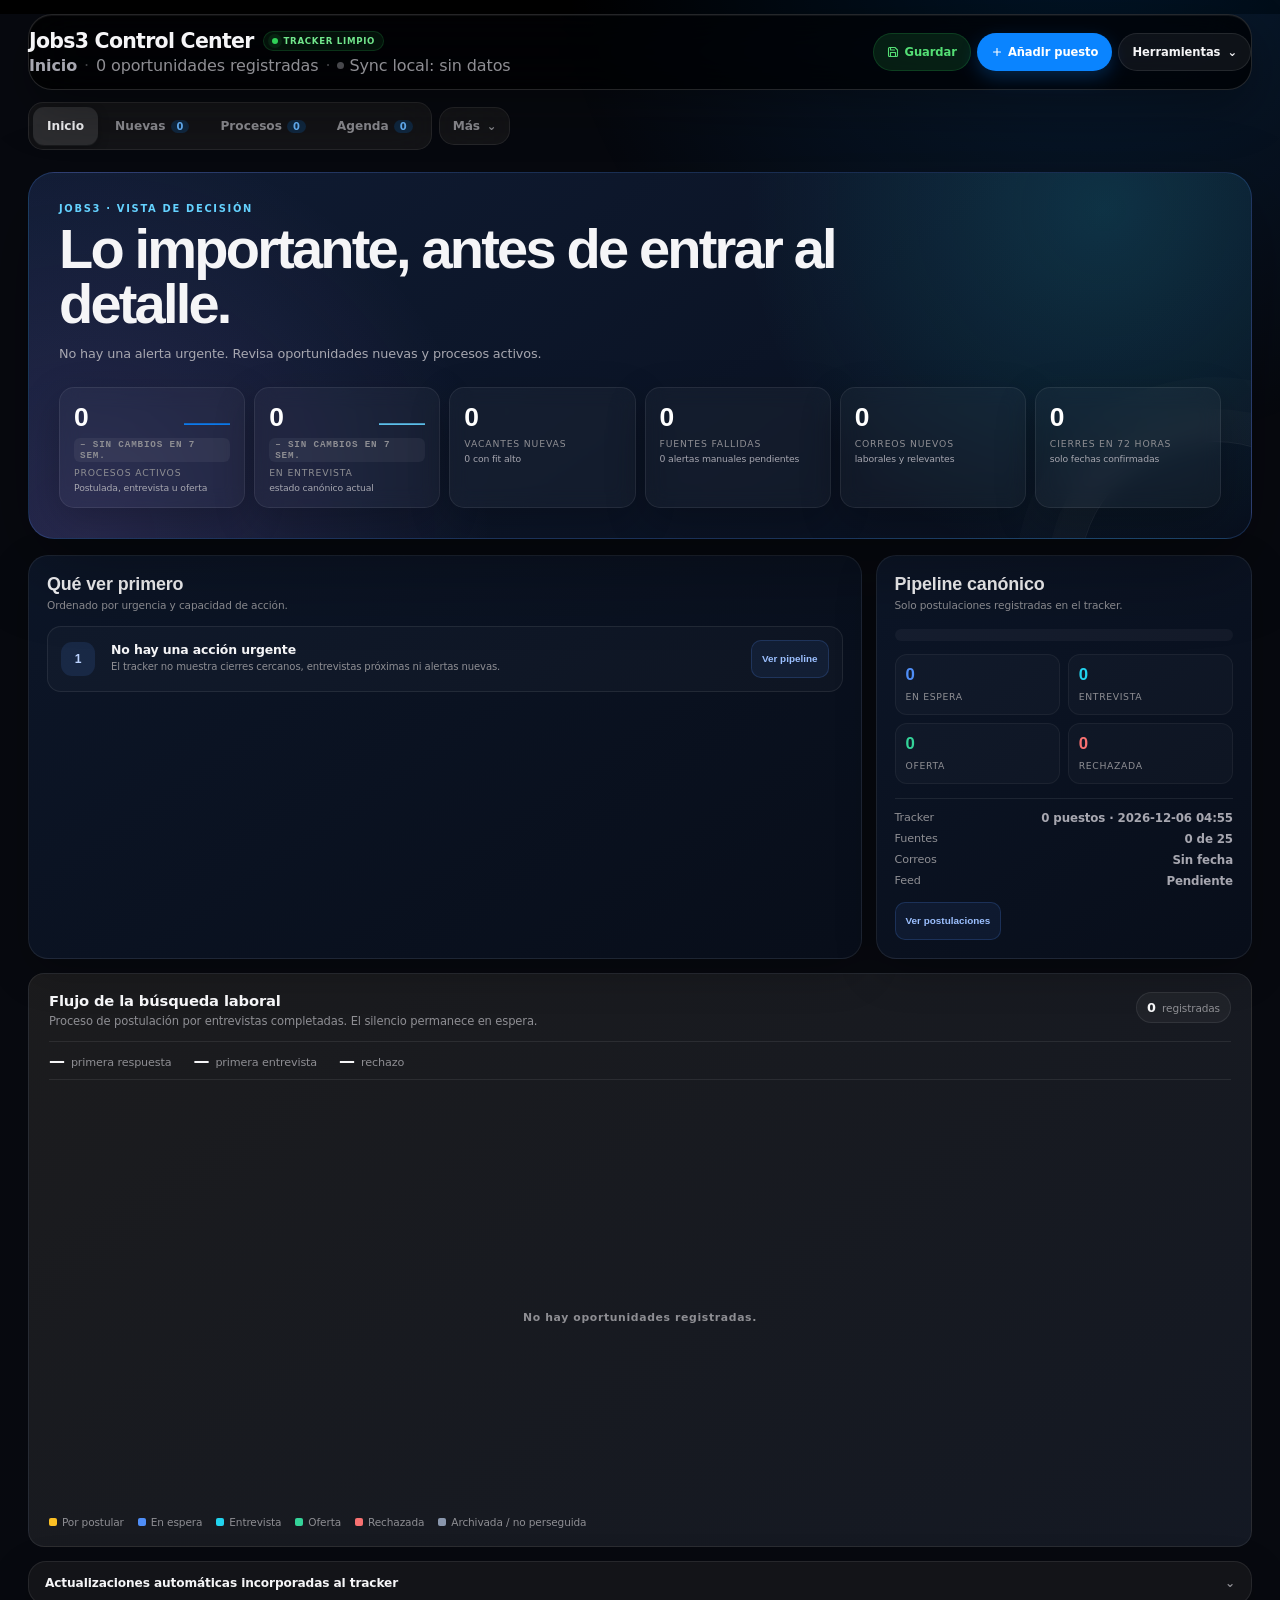
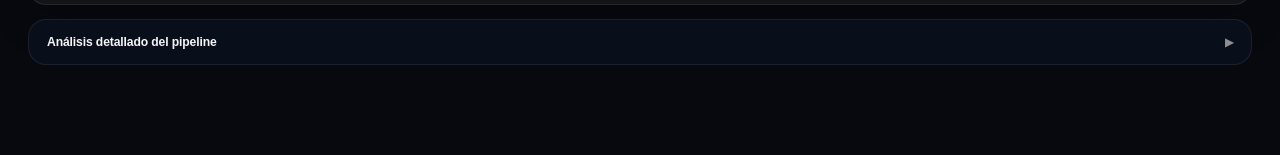
==== docs/job-tracker/index.html @ 02049992 "Publish data-free job tracker and training dashboard; refine credentials - docs/job-tracker and docs" ====
<!DOCTYPE html>
<html lang="es"><head>
<meta charset="UTF-8">
<meta name="viewport" content="width=device-width, initial-scale=1.0, viewport-fit=cover">
<meta http-equiv="Content-Security-Policy" content="default-src 'self'; script-src 'self' 'unsafe-inline'; style-src 'self' 'unsafe-inline'; img-src 'self' data:; font-src 'self'; connect-src 'self'; object-src 'none'; base-uri 'none'; form-action 'self'">
<title>Jobs3 · Centro de control 2026</title>
<script src="tracker-assets/chart.umd.js"></script>
<style>
:root{--bg:#000;--card:#1c1c1e;--card2:#242426;--border:rgba(255,255,255,.10);--border2:rgba(255,255,255,.18);--text:#f2f2f7;--text2:#c7c7cc;--text3:#98989d;--blue:#0a84ff;--blue2:#0071e3;--purple:#bf5af2;--cyan:#64d2ff;--green:#30d158;--amber:#ff9f0a;--red:#ff453a;--orange:#ff9f0a;}
*{margin:0;padding:0;box-sizing:border-box;}
html{scroll-behavior:smooth;}
body{background:var(--bg);color:var(--text);font-family:-apple-system,BlinkMacSystemFont,'SF Pro Text','Helvetica Neue',Arial,sans-serif;min-height:100vh;}
body::before{content:'';position:fixed;inset:0;background-image:linear-gradient(rgba(79,142,247,.02) 1px,transparent 1px),linear-gradient(90deg,rgba(79,142,247,.02) 1px,transparent 1px);background-size:44px 44px;pointer-events:none;z-index:0;}
.wrap{position:relative;z-index:95;max-width:1860px;margin:0 auto;padding:0 24px 80px;}
/* HEADER */
.hdr{display:flex;align-items:center;justify-content:space-between;padding:18px 0 14px;border-bottom:1px solid var(--border);margin-bottom:14px;flex-wrap:wrap;gap:10px;}
.hdr-l h1{font-family:-apple-system,BlinkMacSystemFont,'SF Pro Display',sans-serif;font-size:1.5rem;font-weight:800;background:linear-gradient(130deg,#0a84ff,#bf5af2,#64d2ff);-webkit-background-clip:text;-webkit-text-fill-color:transparent;letter-spacing:-.4px;}
.hdr-l p{color:var(--text3);font-size:.7rem;margin-top:2px;}
.hdr-r{display:flex;gap:7px;align-items:center;flex-wrap:wrap;}
.btn{display:inline-flex;align-items:center;gap:5px;padding:8px 13px;border-radius:11px;font-family:inherit;font-size:.76rem;font-weight:650;cursor:pointer;border:none;transition:all .15s;white-space:nowrap;}
.btn svg{width:12px;height:12px;stroke:currentColor;fill:none;stroke-width:2.2;stroke-linecap:round;stroke-linejoin:round;flex-shrink:0;}
.btn-primary{background:var(--blue);color:#fff;}.btn-primary:hover{background:var(--blue2);}
.btn-ghost{background:var(--card);color:var(--text);border:1px solid var(--border2);}.btn-ghost:hover{background:var(--card2);}
.btn-save{background:rgba(52,211,153,.12);color:var(--green);border:1px solid rgba(52,211,153,.2);}.btn-save:hover{background:rgba(52,211,153,.2);}
.btn-drop{background:rgba(34,211,238,.07);color:var(--cyan);border:1px dashed rgba(34,211,238,.3);}.btn-drop:hover{background:rgba(34,211,238,.15);border-style:solid;}
.btn-ai{background:rgba(159,122,234,.1);color:var(--purple);border:1px solid rgba(159,122,234,.25);}.btn-ai:hover{background:rgba(159,122,234,.2);}
/* NAV TABS */
.nav{display:flex;gap:4px;margin-bottom:16px;border-bottom:1px solid var(--border);}
.nav button{background:none;border:none;color:var(--text3);font-family:'DM Sans',sans-serif;font-size:.82rem;font-weight:600;padding:9px 16px;cursor:pointer;border-bottom:2px solid transparent;transition:.15s;}
.nav button:hover{color:var(--text2);}
.nav button.on{color:var(--blue);border-bottom-color:var(--blue);}
.nav button .cnt{font-size:.62rem;background:rgba(79,142,247,.12);color:var(--blue);border-radius:999px;padding:1px 7px;margin-left:5px;font-weight:700;}
.page{display:none;}
.page.active{display:block;}
/* STATS */
.stats-row{display:grid;grid-template-columns:auto 1fr;gap:14px;margin-bottom:14px;align-items:stretch;}
.stat-cards{display:flex;gap:10px;flex-wrap:wrap;}
.s-card{background:var(--card);border:1px solid var(--border);border-radius:12px;padding:12px 16px;min-width:110px;position:relative;overflow:hidden;flex:1;}
.s-card::before{content:'';position:absolute;top:0;left:0;right:0;height:2px;background:var(--acc,var(--blue));opacity:.6;}
.s-card .lbl{font-size:.6rem;color:var(--text2);text-transform:uppercase;letter-spacing:.07em;font-weight:700;margin-bottom:6px;}
.s-card .val{font-family:'Syne',sans-serif;font-size:1.6rem;font-weight:800;line-height:1;}
.s-card .sub{font-size:.62rem;color:var(--text3);margin-top:4px;}
.pipe-wrap{background:var(--card);border:1px solid var(--border);border-radius:12px;padding:12px 18px;display:flex;flex-direction:column;justify-content:center;gap:10px;}
.pipe-bar{display:flex;gap:2px;height:28px;border-radius:8px;overflow:hidden;}
.pipe-seg{display:flex;align-items:center;justify-content:center;font-size:.62rem;font-weight:700;color:#fff;min-width:28px;transition:flex .4s ease;}
.pipe-legend{display:flex;gap:12px;flex-wrap:wrap;}
.pipe-legend span{font-size:.62rem;color:var(--text2);display:flex;align-items:center;gap:4px;}
.pipe-legend .dot{width:7px;height:7px;border-radius:2px;flex-shrink:0;}
.secondary-stats{display:flex;gap:16px;flex-wrap:wrap;margin-top:2px;}
.ss{font-size:.65rem;color:var(--text3);}.ss b{color:var(--text2);font-weight:600;}
/* CHARTS (dashboard page: roomy 2x2) */
.charts{display:grid;grid-template-columns:1fr 1fr;gap:12px;}
.ch{background:var(--card);border:1px solid var(--border);border-radius:12px;padding:14px 16px;}
.ch h3{font-size:.62rem;text-transform:uppercase;letter-spacing:.08em;color:var(--text3);font-weight:700;margin-bottom:4px;}
.ch .ch-sub{font-size:.66rem;color:var(--text3);margin-bottom:8px;}
.ch-leg{display:flex;flex-wrap:wrap;gap:8px;margin-top:8px;}
.ch-leg span{display:flex;align-items:center;gap:3px;font-size:.6rem;color:var(--text3);}
.ch-leg .cd{width:7px;height:7px;border-radius:2px;flex-shrink:0;}
.sankey-card{margin:14px 0;background:linear-gradient(145deg,rgba(28,28,30,.98),rgba(20,25,36,.98));border:1px solid var(--border);border-radius:16px;padding:18px 20px;overflow:hidden;}
.sankey-head{display:flex;justify-content:space-between;align-items:flex-start;gap:18px;margin-bottom:12px;}
.sankey-head h3{font-size:.92rem;letter-spacing:-.01em;margin-bottom:4px;}
.sankey-head p{font-size:.72rem;color:var(--text3);line-height:1.45;max-width:720px;}
.sankey-total{font-size:.66rem;color:var(--text3);white-space:nowrap;background:rgba(255,255,255,.04);border:1px solid var(--border);border-radius:999px;padding:7px 10px;}
.sankey-total b{color:var(--text);font-size:.8rem;margin-right:3px;}
.sankey-timing{display:flex;gap:22px;flex-wrap:wrap;margin:4px 0 14px;padding:9px 0;border-top:1px solid var(--border);border-bottom:1px solid var(--border);}
.sankey-timing span{display:flex;align-items:baseline;gap:6px;font-size:.7rem;color:var(--text3);}.sankey-timing b{color:var(--text);font-size:1rem;}
.sankey-wrap{width:100%;overflow-x:auto;overscroll-behavior-inline:contain;}
.sankey-svg{display:block;width:100%;min-width:760px;height:auto;min-height:280px;}
.sankey-flow{fill:none;stroke-opacity:.32;transition:stroke-opacity .16s;}
.sankey-flow:hover{stroke-opacity:.62;}
.sankey-node{rx:7;ry:7;}
.sankey-label{fill:var(--text2);font-size:12px;font-weight:650;}
.sankey-value{fill:var(--text);font-size:17px;font-weight:800;}
.sankey-note{fill:var(--text3);font-size:11px;font-weight:700;letter-spacing:.06em;}
.sankey-foot{display:flex;gap:14px;flex-wrap:wrap;margin-top:8px;color:var(--text3);font-size:.66rem;}
.sankey-foot span{display:flex;align-items:center;gap:5px;}
.sankey-foot i{width:8px;height:8px;border-radius:2px;display:inline-block;}
@media(max-width:900px){.charts{grid-template-columns:1fr;}.stats-row{grid-template-columns:1fr;}}
@media(max-width:700px){.sankey-card{padding:16px 14px}.sankey-head{display:block}.sankey-total{display:inline-block;margin-top:10px}.sankey-svg{min-width:700px}.sankey-wrap{padding-bottom:6px}}
/* FILTER */
.fbar{display:flex;gap:7px;margin-bottom:12px;flex-wrap:wrap;align-items:center;}
.f-search{flex:1;min-width:170px;background:var(--card);border:1px solid var(--border);color:var(--text);padding:8px 12px;border-radius:8px;font-family:inherit;font-size:.78rem;}
.f-search:focus{outline:none;border-color:var(--border2);}
.f-sel{background:var(--card);border:1px solid var(--border);color:var(--text);padding:8px 11px;border-radius:8px;font-family:inherit;font-size:.78rem;cursor:pointer;}.f-sel:focus{outline:none;}
.sort-btn{background:var(--card);border:1px solid var(--border);color:var(--text3);padding:8px 11px;border-radius:8px;font-size:.72rem;cursor:pointer;font-family:inherit;font-weight:600;transition:.15s;}.sort-btn:hover{color:var(--text);}.sort-btn.on{color:var(--blue);border-color:rgba(79,142,247,.35);}
/* TABLE */
.t-wrap{background:var(--card);border:1px solid var(--border);border-radius:14px;overflow:hidden;}
.t-scroll{width:100%;overflow-x:auto;}
table{width:100%;border-collapse:collapse;min-width:840px;}
thead th{background:var(--card2);padding:10px 14px;text-align:left;font-size:.62rem;text-transform:uppercase;letter-spacing:.08em;color:var(--text3);font-weight:700;border-bottom:1px solid var(--border);white-space:nowrap;}
.co-hdr{background:linear-gradient(90deg,rgba(79,142,247,.06),transparent);border-bottom:1px solid var(--border);cursor:pointer;user-select:none;transition:.15s;}
.co-hdr:hover{background:linear-gradient(90deg,rgba(79,142,247,.11),transparent);}
.co-hdr td{padding:11px 14px;}
.co-arrow{display:inline-flex;align-items:center;justify-content:center;width:18px;height:18px;border-radius:5px;background:rgba(79,142,247,.12);color:var(--blue);font-size:.6rem;transition:transform .2s;margin-right:8px;}
.co-arrow.open{transform:rotate(90deg);}
.co-nm{font-weight:700;font-size:.88rem;color:var(--blue);}
.co-type{font-size:.68rem;color:var(--text3);margin-left:7px;}
.co-pills{display:flex;gap:4px;flex-wrap:wrap;}
.sp{font-size:.6rem;font-weight:700;padding:2px 7px;border-radius:999px;}
.j-row{border-bottom:1px solid rgba(255,255,255,.025);transition:.1s;}
.j-row:hover{background:rgba(255,255,255,.018);}
.j-row td{padding:11px 14px;vertical-align:middle;font-size:.8rem;}
.j-row.hidden{display:none;}
.sbadge{display:inline-flex;align-items:center;min-height:36px;padding:9px 12px;border-radius:999px;font-size:.67rem;font-weight:700;cursor:pointer;transition:.1s;}.sbadge:hover{filter:brightness(1.15);}
.s-todo{background:rgba(251,191,36,.12);color:#fbbf24;}.s-applied{background:rgba(79,142,247,.12);color:#4f8ef7;}.s-interview{background:rgba(34,211,238,.12);color:#22d3ee;}.s-offer{background:rgba(52,211,153,.12);color:#34d399;}.s-rejected{background:rgba(248,113,113,.12);color:#f87171;}.s-withdrawn{background:rgba(138,151,173,.12);color:#8a97ad;}
.pbadge{font-size:.62rem;font-weight:800;letter-spacing:.05em;padding:2px 8px;border-radius:5px;}
.p-HIGH{background:rgba(52,211,153,.1);color:#34d399;}.p-MEDIUM{background:rgba(251,191,36,.1);color:#fbbf24;}.p-LOW{background:rgba(248,113,113,.1);color:#f87171;}
.fscore{font-family:'JetBrains Mono',monospace;font-weight:500;font-size:.82rem;}
.fh{color:#34d399;}.fm{color:#fbbf24;}.fl{color:#f87171;}
.dl-tag{font-size:.6rem;font-weight:700;padding:1px 6px;border-radius:4px;margin-left:4px;}
.dl-over{background:rgba(248,113,113,.12);color:#f87171;}.dl-soon{background:rgba(251,191,36,.1);color:#fbbf24;}.dl-ok{background:rgba(52,211,153,.08);color:#34d399;}
/* STAGE pills */
.stage-pill{display:inline-block;font-size:.64rem;font-weight:700;padding:2px 8px;border-radius:999px;white-space:nowrap;}
.stg-iv{background:rgba(34,211,238,.1);color:#22d3ee;}
.stg-rej{background:rgba(248,113,113,.1);color:#f87171;}
.stg-none{color:var(--text3);font-weight:500;}
.iv-next{display:block;font-size:.62rem;color:#22d3ee;margin-top:2px;}
.acts{display:flex;gap:6px;}
.ibtn{width:36px;height:36px;border-radius:8px;border:none;cursor:pointer;display:flex;align-items:center;justify-content:center;transition:.15s;font-size:12px;font-family:inherit;}
.ibtn-e{background:rgba(79,142,247,.1);color:var(--blue);}.ibtn-e:hover{background:rgba(79,142,247,.2);}
.ibtn-d{background:rgba(248,113,113,.1);color:var(--red);}.ibtn-d:hover{background:rgba(248,113,113,.2);}
.ibtn-v{background:rgba(159,122,234,.1);color:var(--purple);}.ibtn-v:hover{background:rgba(159,122,234,.2);}
.ibtn-a{background:rgba(52,211,153,.1);color:var(--green);}.ibtn-a:hover{background:rgba(52,211,153,.2);}
.ibtn-f{background:rgba(251,191,36,.08);color:var(--amber);}.ibtn-f:hover{background:rgba(251,191,36,.18);}
/* DETAIL */
.d-row{display:none;}.d-row.open{display:table-row;}
.d-row td{padding:0;background:rgba(8,14,28,.5);border-bottom:1px solid var(--border);}
.d-inner{padding:16px 20px;display:grid;grid-template-columns:repeat(4,1fr);gap:12px;}
.d-sec h4{font-size:.6rem;text-transform:uppercase;letter-spacing:.08em;color:var(--text3);font-weight:700;margin-bottom:8px;}
.d-sec ul{list-style:none;padding:0;}.d-sec ul li{font-size:.74rem;color:var(--text2);padding:2px 0 2px 10px;position:relative;}.d-sec ul li::before{content:'›';position:absolute;left:0;color:var(--text3);}
.d-notes{grid-column:1/-1;background:rgba(255,255,255,.02);border-radius:8px;padding:12px;}
.d-notes h4{font-size:.6rem;text-transform:uppercase;letter-spacing:.08em;color:var(--text3);font-weight:700;margin-bottom:6px;}
.d-notes p{font-size:.76rem;color:var(--text2);white-space:pre-line;line-height:1.6;}
.kws{grid-column:1/-1;display:flex;flex-wrap:wrap;gap:4px;}
.kw{background:rgba(255,255,255,.03);border:1px solid var(--border);padding:2px 8px;border-radius:5px;font-size:.66rem;color:var(--text2);}
.d-meta{grid-column:1/-1;display:flex;gap:16px;flex-wrap:wrap;}.d-meta-item{font-size:.7rem;color:var(--text3);}.d-meta-item span{color:var(--text2);font-weight:600;}
.d-link{font-size:.7rem;color:var(--blue);}
/* Interview timeline in detail */
.iv-timeline{grid-column:1/-1;background:rgba(34,211,238,.03);border:1px solid rgba(34,211,238,.1);border-radius:8px;padding:12px;}
.iv-timeline h4{font-size:.6rem;text-transform:uppercase;letter-spacing:.08em;color:var(--cyan);font-weight:700;margin-bottom:8px;}
.iv-item{display:flex;align-items:baseline;gap:10px;padding:5px 0;border-bottom:1px solid rgba(255,255,255,.03);font-size:.75rem;flex-wrap:wrap;}
.iv-item:last-child{border-bottom:none;}
.iv-round{font-family:'JetBrains Mono',monospace;color:var(--cyan);font-weight:600;font-size:.7rem;min-width:32px;}
.iv-date{color:var(--text);font-weight:600;}
.iv-type{font-size:.62rem;background:rgba(34,211,238,.1);color:var(--cyan);border-radius:4px;padding:1px 7px;}
.iv-notes{color:var(--text2);flex:1;min-width:140px;}
/* Folder bar in detail */
.d-folder{grid-column:1/-1;display:flex;align-items:center;gap:8px;background:rgba(251,191,36,.04);border:1px solid rgba(251,191,36,.12);border-radius:8px;padding:8px 12px;flex-wrap:wrap;}
.d-folder .fp{font-family:'JetBrains Mono',monospace;font-size:.72rem;color:var(--amber);word-break:break-all;}
.copy-mini{background:rgba(255,255,255,.05);border:1px solid var(--border2);color:var(--text2);border-radius:5px;padding:2px 8px;font-size:.62rem;cursor:pointer;font-family:inherit;}
.copy-mini:hover{color:var(--text);background:rgba(255,255,255,.09);}
/* AI EXPORT PAGE */
.ai-grid{display:grid;grid-template-columns:280px 1fr;gap:14px;align-items:start;}
@media(max-width:900px){.ai-grid{grid-template-columns:1fr;}}
.ai-side{background:var(--card);border:1px solid var(--border);border-radius:12px;padding:16px;display:flex;flex-direction:column;gap:12px;}
.ai-side h3{font-family:'Syne',sans-serif;font-size:.95rem;font-weight:800;}
.ai-side p{font-size:.72rem;color:var(--text2);line-height:1.55;}
.ai-opt{display:flex;align-items:center;gap:8px;font-size:.74rem;color:var(--text2);cursor:pointer;}
.ai-opt input{accent-color:var(--blue);}
.ai-main{background:var(--card);border:1px solid var(--border);border-radius:12px;padding:14px;display:flex;flex-direction:column;gap:10px;}
.ai-bar{display:flex;gap:7px;align-items:center;flex-wrap:wrap;}
.ai-area{width:100%;min-height:420px;background:#060d1c;border:1px solid var(--border);border-radius:10px;color:var(--text2);font-family:'JetBrains Mono',monospace;font-size:.7rem;line-height:1.6;padding:14px;resize:vertical;white-space:pre;overflow:auto;}
.ai-area:focus{outline:none;border-color:rgba(79,142,247,.4);}
.ai-block{margin-bottom:18px;}
.ai-block .ai-area.short{min-height:260px;}
.ins-row{display:grid;grid-template-columns:2fr 3fr;gap:14px;margin-bottom:14px;}
@media(max-width:900px){.ins-row{grid-template-columns:1fr;}}
.tim-grid{display:grid;grid-template-columns:1fr 1fr;gap:8px;margin-top:8px;}
.tim-item{background:rgba(255,255,255,.02);border:1px solid var(--border);border-radius:9px;padding:9px 11px;}
.tim-item .tv{font-family:'Syne',sans-serif;font-size:1.15rem;font-weight:800;}
.tim-item .tl{font-size:.6rem;text-transform:uppercase;letter-spacing:.07em;color:var(--text3);margin-top:2px;line-height:1.4;}
.stale-list{margin-top:8px;display:flex;flex-direction:column;gap:5px;max-height:170px;overflow:auto;}
.stale-it{display:flex;align-items:center;gap:8px;font-size:.72rem;background:rgba(251,191,36,.05);border:1px solid rgba(251,191,36,.18);border-radius:8px;padding:6px 10px;}
.stale-it b{color:var(--text);font-weight:700;}
.stale-it .sd{margin-left:auto;font-family:'JetBrains Mono',monospace;font-size:.66rem;color:#fbbf24;white-space:nowrap;}
.stale-it.dead .sd{color:#f87171;}
.stale-it.dead{background:rgba(248,113,113,.05);border-color:rgba(248,113,113,.2);}
/* MODAL */
.moverlay{position:fixed;inset:0;background:rgba(0,0,0,.78);z-index:100;display:flex;align-items:center;justify-content:center;padding:16px;opacity:0;pointer-events:none;transition:opacity .2s;backdrop-filter:blur(5px);}
.moverlay.open{opacity:1;pointer-events:all;}
.modal{background:#0c1525;border:1px solid var(--border2);border-radius:18px;width:100%;max-width:860px;max-height:90vh;display:flex;flex-direction:column;transform:translateY(16px);transition:transform .2s;}
.moverlay.open .modal{transform:translateY(0);}
.mhdr{display:flex;align-items:center;justify-content:space-between;padding:16px 22px;border-bottom:1px solid var(--border);flex-shrink:0;}
.mhdr h2{font-family:'Syne',sans-serif;font-size:1.05rem;font-weight:800;}
.mbody{flex:1;overflow-y:auto;padding:20px 22px;}
.mftr{padding:12px 22px;border-top:1px solid var(--border);display:flex;gap:8px;justify-content:flex-end;flex-shrink:0;}
.fg{display:flex;flex-direction:column;gap:4px;}
.fg label{font-size:.62rem;font-weight:700;text-transform:uppercase;letter-spacing:.06em;color:var(--text3);}
.fg input,.fg select,.fg textarea{background:rgba(255,255,255,.04);border:1px solid var(--border);color:var(--text);padding:8px 10px;border-radius:7px;font-family:'DM Sans',sans-serif;font-size:.8rem;transition:border-color .15s;}
.fg input:focus,.fg select:focus,.fg textarea:focus{outline:none;border-color:rgba(79,142,247,.5);}
.fg textarea{resize:vertical;min-height:70px;line-height:1.5;}
.fgrid{display:grid;gap:10px;margin-bottom:10px;}.g2{grid-template-columns:1fr 1fr;}.g3{grid-template-columns:1fr 1fr 1fr;}.g4{grid-template-columns:1fr 1fr 1fr 1fr;}.g1{grid-template-columns:1fr;}
.sec-ttl{font-size:.62rem;font-weight:700;text-transform:uppercase;letter-spacing:.08em;color:var(--blue);margin:16px 0 10px;padding-bottom:6px;border-bottom:1px solid rgba(79,142,247,.12);}.sec-ttl:first-child{margin-top:0;}
input[type="range"]{-webkit-appearance:none;width:100%;height:4px;border-radius:2px;background:var(--border);outline:none;cursor:pointer;}
input[type="range"]::-webkit-slider-thumb{-webkit-appearance:none;width:15px;height:15px;border-radius:50%;background:var(--blue);cursor:pointer;}
/* Interview rows in modal */
.iv-row{display:grid;grid-template-columns:44px 130px 130px 1fr 30px;gap:7px;align-items:center;margin-bottom:7px;}
.iv-row .rnd{font-family:'JetBrains Mono',monospace;font-size:.68rem;color:var(--cyan);text-align:center;}
.iv-row input,.iv-row select{background:rgba(255,255,255,.04);border:1px solid var(--border);color:var(--text);padding:7px 9px;border-radius:7px;font-family:'DM Sans',sans-serif;font-size:.76rem;}
.iv-row input:focus,.iv-row select:focus{outline:none;border-color:rgba(34,211,238,.5);}
.iv-del{width:27px;height:27px;border-radius:6px;border:none;cursor:pointer;background:rgba(248,113,113,.1);color:var(--red);font-size:12px;}
.iv-del:hover{background:rgba(248,113,113,.2);}
.fold-row{display:grid;grid-template-columns:1fr auto;gap:7px;align-items:end;}
.toast{position:fixed;bottom:20px;right:20px;background:var(--card2);border:1px solid var(--border2);border-radius:10px;padding:10px 16px;font-size:.78rem;color:var(--text);z-index:999;transform:translateY(70px);opacity:0;pointer-events:none;transition:all .3s cubic-bezier(.34,1.56,.64,1);}.toast.show{transform:translateY(0);opacity:1;pointer-events:auto;}
.empty{text-align:center;padding:50px 20px;color:var(--text3);}.empty p{margin-top:8px;font-size:.85rem;}
/* DROP */
.drop-overlay{position:fixed;inset:0;z-index:200;display:flex;align-items:center;justify-content:center;pointer-events:none;opacity:0;transition:opacity .18s;background:rgba(2,6,14,.85);backdrop-filter:blur(6px);}
.drop-overlay.active{opacity:1;pointer-events:all;}
.drop-ring{border:2px dashed rgba(34,211,238,.4);border-radius:22px;padding:60px 80px;text-align:center;transition:.18s;}
.drop-overlay.over .drop-ring{border-color:var(--cyan);background:rgba(34,211,238,.05);transform:scale(1.02);}
.drop-ring h2{font-family:'Syne',sans-serif;font-size:1.3rem;font-weight:800;margin-bottom:6px;}
.drop-ring p{color:var(--text2);font-size:.8rem;}
.drop-ring .hint{margin-top:14px;font-size:.66rem;color:var(--text3);}
.parse-field{display:flex;gap:8px;font-size:.76rem;padding:3px 0;}
.parse-key{color:var(--text3);min-width:90px;font-weight:600;}
.parse-val{color:var(--text);}
.parse-list{list-style:none;padding:0;}
.parse-list li{font-size:.72rem;color:var(--text2);padding:2px 0 2px 10px;position:relative;}
.parse-list li::before{content:'›';position:absolute;left:0;color:var(--text3);}
@media(max-width:700px){.d-inner{grid-template-columns:1fr;}.iv-row{grid-template-columns:36px 1fr 1fr;grid-auto-rows:auto;}.iv-row input.iv-notes-in{grid-column:1/-1;}}

/* iOS inspired visual system */
:root{
  color-scheme:dark;
  --bg:#07090f;
  --card:rgba(28,28,30,.76);
  --card2:rgba(44,44,46,.78);
  --border:rgba(255,255,255,.08);
  --border2:rgba(255,255,255,.14);
  --text:#f5f5f7;
  --text2:#a7a7b0;
  --text3:#8e8e93;
  --blue:#0a84ff;
  --blue2:#0071e3;
  --purple:#bf5af2;
  --cyan:#64d2ff;
  --green:#30d158;
  --amber:#ffd60a;
  --red:#ff453a;
  --orange:#ff9f0a;
}
body{
  font-family:-apple-system,BlinkMacSystemFont,'SF Pro Text','SF Pro Display','DM Sans',system-ui,sans-serif;
  background:#07090f;
  letter-spacing:-.008em;
}
body::before{
  background:
    radial-gradient(circle at 12% -8%,rgba(10,132,255,.22),transparent 30%),
    radial-gradient(circle at 88% 4%,rgba(191,90,242,.16),transparent 27%),
    radial-gradient(circle at 52% 108%,rgba(48,209,88,.08),transparent 34%);
  background-size:auto;
}
.wrap{max-width:1700px;padding:0 28px 90px;}
.hdr{
  position:sticky;
  top:12px;
  z-index:40;
  padding:13px 16px;
  margin:14px 0 12px;
  border:1px solid var(--border2);
  border-radius:24px;
  background:rgba(22,22,24,.72);
  box-shadow:0 20px 50px rgba(0,0,0,.32),inset 0 1px 0 rgba(255,255,255,.06);
  -webkit-backdrop-filter:saturate(180%) blur(24px);
  backdrop-filter:saturate(180%) blur(24px);
}
.hdr-l h1{
  font-family:inherit;
  font-size:1.28rem;
  font-weight:760;
  letter-spacing:-.035em;
  background:none;
  -webkit-text-fill-color:var(--text);
}
.hdr-l p{color:var(--text3);font-size:.69rem;margin-top:3px;}
.hdr-r{gap:6px;}
.btn{
  min-height:34px;
  border-radius:999px;
  padding:7px 13px;
  font-family:inherit;
  font-size:.72rem;
  letter-spacing:-.005em;
  border:1px solid transparent;
  transition:transform .18s ease,background .18s ease,border-color .18s ease,box-shadow .18s ease;
}
.btn:hover{transform:translateY(-1px);}
.btn:active{transform:scale(.97);}
.btn-primary{background:var(--blue);box-shadow:0 7px 18px rgba(10,132,255,.25);}
.btn-primary:hover{background:#2492ff;}
.btn-ghost{background:rgba(255,255,255,.055);border-color:rgba(255,255,255,.09);}
.btn-ghost:hover{background:rgba(255,255,255,.1);}
.btn-save{background:rgba(48,209,88,.13);color:#54df75;border-color:rgba(48,209,88,.18);}
.btn-drop{background:rgba(100,210,255,.08);color:var(--cyan);border:1px solid rgba(100,210,255,.2);}
.btn-ai{background:rgba(191,90,242,.11);color:#d28cff;border-color:rgba(191,90,242,.2);}
.nav{
  width:max-content;
  max-width:100%;
  gap:3px;
  margin:0 0 22px;
  padding:4px;
  border:1px solid var(--border);
  border-radius:15px;
  background:rgba(28,28,30,.66);
  -webkit-backdrop-filter:blur(18px);
  backdrop-filter:blur(18px);
}
.nav button{
  border:0;
  border-radius:11px;
  padding:8px 14px;
  color:var(--text3);
  font-family:inherit;
  font-size:.76rem;
}
.nav button.on{
  color:var(--text);
  border:0;
  background:rgba(255,255,255,.11);
  box-shadow:0 1px 1px rgba(255,255,255,.05),0 3px 12px rgba(0,0,0,.22);
}
.nav button .cnt{background:rgba(10,132,255,.18);color:#68b7ff;padding:1px 6px;}
.page.active{animation:iosIn .26s cubic-bezier(.22,.8,.34,1);}
@keyframes iosIn{from{opacity:0;transform:translateY(5px)}to{opacity:1;transform:none}}
.app-toolbar{
  display:flex;
  align-items:flex-end;
  justify-content:space-between;
  gap:20px;
  margin:0 2px 15px;
}
.app-title .eyebrow{
  display:block;
  margin-bottom:3px;
  color:var(--blue);
  font-size:.63rem;
  font-weight:750;
  letter-spacing:.08em;
  text-transform:uppercase;
}
.app-title h2{font-size:1.65rem;font-weight:760;letter-spacing:-.045em;line-height:1.08;}
.app-title p{margin-top:5px;color:var(--text3);font-size:.75rem;}
.scope-segment{
  display:flex;
  gap:3px;
  padding:4px;
  border:1px solid var(--border);
  border-radius:14px;
  background:rgba(44,44,46,.72);
  box-shadow:inset 0 1px 0 rgba(255,255,255,.04);
}
.scope-btn{
  border:0;
  border-radius:10px;
  padding:8px 13px;
  background:transparent;
  color:var(--text3);
  font:650 .73rem/1 inherit;
  cursor:pointer;
  transition:.18s ease;
  white-space:nowrap;
}
.scope-btn span{margin-left:5px;color:inherit;font-size:.63rem;opacity:.75;}
.scope-btn:hover{color:var(--text2);}
.scope-btn.on{
  color:var(--text);
  background:rgba(255,255,255,.13);
  box-shadow:0 3px 10px rgba(0,0,0,.2),inset 0 1px 0 rgba(255,255,255,.07);
}
.fbar{
  gap:8px;
  margin-bottom:12px;
  padding:10px;
  border:1px solid var(--border);
  border-radius:18px;
  background:rgba(28,28,30,.62);
  -webkit-backdrop-filter:blur(18px);
  backdrop-filter:blur(18px);
}
.f-search,.f-sel,.sort-btn{
  min-height:36px;
  border-color:rgba(255,255,255,.08);
  border-radius:11px;
  background:rgba(255,255,255,.055);
  color:var(--text);
  font-family:inherit;
}
.f-search{padding:8px 13px;}
.f-search:focus,.f-sel:focus{border-color:rgba(10,132,255,.6);box-shadow:0 0 0 3px rgba(10,132,255,.13);}
.sort-btn.on{color:#68b7ff;border-color:rgba(10,132,255,.35);background:rgba(10,132,255,.1);}
.stats-row{gap:12px;margin-bottom:12px;}
.stat-cards{gap:9px;}
.s-card,.pipe-wrap,.ch,.ai-side,.ai-main{
  border-color:var(--border);
  background:var(--card);
  box-shadow:0 14px 32px rgba(0,0,0,.18),inset 0 1px 0 rgba(255,255,255,.035);
  -webkit-backdrop-filter:saturate(150%) blur(18px);
  backdrop-filter:saturate(150%) blur(18px);
}
.s-card{border-radius:20px;padding:15px 17px;}
.s-card::before{left:16px;right:auto;width:30px;height:3px;top:10px;border-radius:99px;opacity:.9;}
.s-card .lbl{margin-top:6px;color:var(--text3);letter-spacing:.06em;}
.s-card .val,.tim-item .tv{font-family:inherit;font-weight:760;letter-spacing:-.045em;}
.pipe-wrap,.ch{border-radius:20px;}
.pipe-bar{height:30px;border-radius:10px;}
.pipe-seg:first-child{border-radius:9px 0 0 9px}.pipe-seg:last-child{border-radius:0 9px 9px 0}
.ch{padding:17px 18px;}
.ch h3{color:var(--text2);font-size:.64rem;letter-spacing:.07em;}
.tim-item{border-radius:13px;background:rgba(255,255,255,.035);}
.stale-it{border-radius:12px;}
.t-wrap{
  border-color:var(--border);
  border-radius:22px;
  background:rgba(28,28,30,.68);
  box-shadow:0 22px 50px rgba(0,0,0,.22),inset 0 1px 0 rgba(255,255,255,.035);
  -webkit-backdrop-filter:blur(18px);
  backdrop-filter:blur(18px);
}
thead th{background:rgba(44,44,46,.9);color:#7e7e88;border-color:var(--border);}
.co-hdr{background:linear-gradient(90deg,rgba(10,132,255,.1),rgba(10,132,255,.025));}
.co-hdr:hover{background:linear-gradient(90deg,rgba(10,132,255,.16),rgba(10,132,255,.04));}
.co-arrow{border-radius:7px;background:rgba(10,132,255,.15);color:#62b2ff;}
.co-nm{color:#62b2ff;}
.j-row{border-color:rgba(255,255,255,.045);}
.j-row:hover{background:rgba(255,255,255,.035);}
.j-row td{padding-top:12px;padding-bottom:12px;}
.sbadge,.stage-pill,.sp{border-radius:999px;}
.s-applied{background:rgba(10,132,255,.14);color:#62b2ff;}
.s-interview{background:rgba(100,210,255,.14);color:#8bdeff;}
.s-offer{background:rgba(48,209,88,.14);color:#55df76;}
.s-rejected{background:rgba(255,69,58,.14);color:#ff6961;}
.ibtn{width:36px;height:36px;border-radius:9px;}
.d-row td{background:rgba(10,10,12,.55);}
.d-inner{padding:19px 22px;gap:14px;}
.d-notes,.iv-timeline,.d-folder{border-radius:14px;}
.kw,.copy-mini{border-radius:8px;}
.ai-grid{grid-template-columns:310px 1fr;gap:12px;}
.ai-block{margin-bottom:14px;}
.ai-side,.ai-main{border-radius:20px;padding:17px;}
.ai-side h3{font-family:inherit;font-size:1.05rem;font-weight:750;letter-spacing:-.025em;}
.ai-side p{font-size:.74rem;line-height:1.58;}
.ai-area{
  min-height:420px;
  border-color:rgba(255,255,255,.07);
  border-radius:15px;
  background:rgba(0,0,0,.24);
  color:#b6b6bf;
  font-size:.69rem;
}
.ai-area:focus{border-color:rgba(10,132,255,.55);box-shadow:0 0 0 3px rgba(10,132,255,.12);}
.live-context-block .ai-side{background:linear-gradient(150deg,rgba(10,132,255,.16),rgba(28,28,30,.8) 58%);}
.live-pill{
  display:inline-flex;
  align-items:center;
  align-self:flex-start;
  gap:7px;
  padding:5px 9px;
  border:1px solid rgba(48,209,88,.2);
  border-radius:999px;
  background:rgba(48,209,88,.1);
  color:#67e183;
  font-size:.61rem;
  font-weight:720;
  letter-spacing:.035em;
  text-transform:uppercase;
}
.live-pill span{width:6px;height:6px;border-radius:50%;background:#30d158;box-shadow:0 0 0 4px rgba(48,209,88,.1);}
.live-note{padding:10px 11px;border-radius:12px;background:rgba(255,255,255,.045);color:var(--text3);font-size:.67rem;line-height:1.5;}
.live-area{min-height:300px!important;}
.ai-meta{font-size:.7rem;color:var(--text3);}
.modal{background:rgba(28,28,30,.93);border-color:var(--border2);border-radius:24px;box-shadow:0 30px 90px rgba(0,0,0,.55);-webkit-backdrop-filter:blur(28px);backdrop-filter:blur(28px);}
.mhdr h2{font-family:inherit;font-weight:750;letter-spacing:-.025em;}
.fg input,.fg select,.fg textarea,.iv-row input,.iv-row select{border-radius:11px;background:rgba(255,255,255,.055);}
.toast{right:24px;bottom:24px;border-radius:15px;background:rgba(44,44,46,.9);box-shadow:0 16px 40px rgba(0,0,0,.35);-webkit-backdrop-filter:blur(18px);backdrop-filter:blur(18px);}
*{scrollbar-width:thin;scrollbar-color:rgba(255,255,255,.15) transparent;}
*::-webkit-scrollbar{width:8px;height:8px;}*::-webkit-scrollbar-track{background:transparent;}*::-webkit-scrollbar-thumb{background:rgba(255,255,255,.13);border-radius:999px;}
button:focus-visible,input:focus-visible,select:focus-visible,textarea:focus-visible{outline:2px solid rgba(10,132,255,.75);outline-offset:2px;}
@media(max-width:900px){
  .wrap{padding-left:16px;padding-right:16px;}
  .hdr{position:static;border-radius:20px;}
  .app-toolbar{align-items:stretch;flex-direction:column;gap:12px;}
  .scope-segment{align-self:flex-start;}
  .ai-grid{grid-template-columns:1fr;}
}
@media(max-width:620px){
  .wrap{padding-left:10px;padding-right:10px;}
  .hdr{padding:13px;}
  .hdr-r{width:100%;overflow-x:auto;flex-wrap:nowrap;padding-bottom:2px;}
  .nav{width:100%;}.nav button{flex:1;padding-left:8px;padding-right:8px;}
  .scope-segment{width:100%;}.scope-btn{flex:1;padding-left:8px;padding-right:8px;}
  .app-title h2{font-size:1.45rem;}
  .fbar{padding:8px;}
}

/* Unified Jobs3 report */
.report-hero{position:relative;overflow:hidden;border:1px solid rgba(124,152,255,.22);border-radius:24px;padding:28px;margin-bottom:18px;background:radial-gradient(circle at 86% 10%,rgba(34,211,238,.17),transparent 30%),radial-gradient(circle at 7% 88%,rgba(159,122,234,.18),transparent 32%),linear-gradient(145deg,rgba(14,25,48,.96),rgba(8,15,30,.98));box-shadow:0 24px 70px rgba(0,0,0,.28);}
.report-hero::after{content:'';position:absolute;width:240px;height:240px;border-radius:50%;right:-90px;bottom:-150px;border:1px solid rgba(255,255,255,.08);box-shadow:0 0 0 28px rgba(255,255,255,.018),0 0 0 56px rgba(255,255,255,.012);pointer-events:none;}
.hero-kicker{font-size:.64rem;text-transform:uppercase;letter-spacing:.16em;color:var(--cyan);font-weight:800;margin-bottom:8px;}
.report-hero h2{font-family:'Syne',sans-serif;font-size:clamp(1.7rem,4vw,2.8rem);line-height:1.02;max-width:760px;letter-spacing:-.045em;}
.report-hero p{color:var(--text2);font-size:.82rem;line-height:1.65;max-width:780px;margin-top:10px;}
.hero-metrics{display:grid;grid-template-columns:repeat(4,minmax(120px,1fr));gap:10px;margin-top:22px;max-width:900px;}
.hero-metric{padding:13px 15px;border:1px solid rgba(255,255,255,.08);border-radius:14px;background:rgba(255,255,255,.035);backdrop-filter:blur(12px);}
.hero-metric b{display:block;font-family:'Syne',sans-serif;font-size:1.4rem;color:#fff;}
.hero-metric span{display:block;font-size:.62rem;color:var(--text3);text-transform:uppercase;letter-spacing:.09em;margin-top:3px;}
.section-head{display:flex;align-items:end;justify-content:space-between;gap:14px;margin:22px 2px 12px;}
.section-head h3{font-family:'Syne',sans-serif;font-size:1.15rem;}
.section-head p{color:var(--text3);font-size:.7rem;margin-top:3px;}
.mode-segment{display:inline-flex;background:rgba(255,255,255,.04);border:1px solid var(--border);border-radius:12px;padding:3px;gap:3px;}
.mode-btn{border:none;background:transparent;color:var(--text3);padding:7px 12px;border-radius:9px;font:700 .69rem 'DM Sans',sans-serif;cursor:pointer;}
.mode-btn.on{background:rgba(79,142,247,.18);color:#bcd3ff;box-shadow:inset 0 0 0 1px rgba(79,142,247,.2);}
.history-controls{display:grid;grid-template-columns:minmax(220px,1fr) 220px auto;gap:8px;padding:10px;background:rgba(13,21,38,.72);border:1px solid var(--border);border-radius:16px;margin-bottom:10px;}
.history-count{display:flex;align-items:center;justify-content:center;padding:0 12px;border-radius:10px;background:rgba(255,255,255,.035);color:var(--text3);font-size:.68rem;white-space:nowrap;}
.history-list{display:grid;gap:8px;}
.history-row{display:grid;grid-template-columns:42px minmax(230px,1.8fr) minmax(140px,.75fr) minmax(150px,.85fr) auto 104px;gap:14px;align-items:center;padding:12px 14px;background:linear-gradient(135deg,rgba(14,24,43,.94),rgba(9,17,31,.96));border:1px solid var(--border);border-radius:15px;transition:transform .16s,border-color .16s,background .16s;}
.history-row:hover{transform:translateY(-1px);border-color:rgba(124,152,255,.2);background:linear-gradient(135deg,rgba(17,29,52,.97),rgba(10,19,35,.98));}
.company-mark{width:38px;height:38px;border-radius:12px;display:flex;align-items:center;justify-content:center;background:linear-gradient(145deg,rgba(79,142,247,.2),rgba(159,122,234,.14));border:1px solid rgba(124,152,255,.18);color:#c9d8ff;font-family:'Syne',sans-serif;font-size:.7rem;font-weight:800;}
.history-main{min-width:0;}.history-main strong{display:block;font-size:.82rem;color:var(--text);white-space:nowrap;overflow:hidden;text-overflow:ellipsis;}.history-main span{display:block;color:var(--text3);font-size:.64rem;margin-top:3px;white-space:nowrap;overflow:hidden;text-overflow:ellipsis;}
.history-meta{font-size:.68rem;color:var(--text2);min-width:0;}.history-meta b{display:block;color:var(--text3);font-size:.58rem;text-transform:uppercase;letter-spacing:.08em;margin-bottom:3px;}.history-meta span{display:block;white-space:nowrap;overflow:hidden;text-overflow:ellipsis;}
.source-badge,.mail-badge{display:inline-flex;align-items:center;width:max-content;max-width:100%;padding:4px 8px;border-radius:999px;font-size:.6rem;font-weight:800;letter-spacing:.02em;white-space:nowrap;}
.src-open,.mail-confirmed{background:rgba(52,211,153,.11);color:var(--green);}.src-removed{background:rgba(248,113,113,.11);color:var(--red);}.src-unverified,.mail-action{background:rgba(251,191,36,.11);color:var(--amber);}.src-linkedin{background:rgba(34,211,238,.1);color:var(--cyan);}.mail-info{background:rgba(79,142,247,.12);color:#8db8ff;}
.history-link{display:inline-flex;align-items:center;justify-content:center;text-decoration:none;border:1px solid rgba(79,142,247,.2);border-radius:9px;padding:7px 9px;color:#8db8ff;font-size:.64rem;font-weight:700;background:rgba(79,142,247,.07);}.history-link:hover{background:rgba(79,142,247,.15);}
.mail-summary{display:grid;grid-template-columns:repeat(3,1fr);gap:10px;margin-bottom:14px;}
.mail-summary-card{padding:15px;border-radius:16px;border:1px solid var(--border);background:rgba(13,21,38,.78);}.mail-summary-card b{font-family:'Syne',sans-serif;font-size:1.35rem;display:block;}.mail-summary-card span{color:var(--text3);font-size:.64rem;display:block;margin-top:3px;}
.mail-list{display:grid;gap:10px;}
.mail-card{display:block;border:1px solid var(--border);border-radius:18px;background:linear-gradient(135deg,rgba(14,24,43,.96),rgba(8,15,29,.98));overflow:hidden;}
.mail-card>summary{list-style:none;display:grid;grid-template-columns:10px minmax(220px,1fr) auto;gap:16px;align-items:center;padding:16px;cursor:pointer}.mail-card>summary::-webkit-details-marker{display:none}.mail-card>summary::after{content:'▶';color:var(--text3);font-size:.68rem;transition:transform .16s}.mail-card[open]>summary::after{transform:rotate(90deg)}.mail-expanded{display:grid;grid-template-columns:minmax(260px,1.8fr) 190px;gap:16px;padding:0 16px 16px 42px;border-top:1px solid rgba(255,255,255,.05);padding-top:14px}
.mail-accent{border-radius:999px;background:var(--blue);box-shadow:0 0 20px rgba(79,142,247,.34);}.mail-accent.confirmed{background:var(--green);box-shadow:0 0 20px rgba(52,211,153,.3);}.mail-accent.action{background:var(--amber);box-shadow:0 0 20px rgba(251,191,36,.28);}
.mail-card h4{font-size:.86rem;margin:7px 0 4px;}.mail-from{font-size:.62rem;color:var(--text3);white-space:nowrap;overflow:hidden;text-overflow:ellipsis;}.mail-time{font-family:'JetBrains Mono',monospace;font-size:.6rem;color:var(--text3);margin-top:8px;}.mail-body{font-size:.72rem;line-height:1.6;color:var(--text2);}.mail-body strong{color:var(--text);}.mail-action-box{padding:11px;border-radius:12px;background:rgba(255,255,255,.03);border:1px solid var(--border);font-size:.67rem;color:var(--text2);line-height:1.5;}.mail-action-box b{display:block;color:var(--text3);font-size:.58rem;text-transform:uppercase;letter-spacing:.08em;margin-bottom:5px;}.mail-action-box a{display:inline-block;margin-top:8px;color:#8db8ff;text-decoration:none;font-weight:700;}
.data-boundary{display:flex;gap:8px;align-items:flex-start;padding:11px 13px;border:1px solid rgba(34,211,238,.14);background:rgba(34,211,238,.045);border-radius:13px;color:var(--text2);font-size:.68rem;line-height:1.55;margin-top:12px;}.data-boundary b{color:var(--cyan);}
.collapse-stack{display:grid;gap:9px}.collapse-card{border:1px solid var(--border);border-radius:16px;background:linear-gradient(135deg,rgba(14,24,43,.94),rgba(9,17,31,.96));overflow:hidden}.collapse-card>summary{list-style:none;display:grid;grid-template-columns:minmax(220px,1fr) auto auto;gap:12px;align-items:center;padding:14px 16px;cursor:pointer}.collapse-card>summary::-webkit-details-marker{display:none}.collapse-card>summary::after{content:'▶';font-size:.68rem;color:var(--text3);transition:transform .16s}.collapse-card[open]>summary::after{transform:rotate(90deg)}.collapse-title{min-width:0}.collapse-title strong{display:block;font-size:.82rem}.collapse-title span{display:block;font-size:.64rem;color:var(--text3);margin-top:3px;white-space:nowrap;overflow:hidden;text-overflow:ellipsis}.collapse-body{padding:14px 16px 16px;border-top:1px solid rgba(255,255,255,.06);font-size:.72rem;line-height:1.58;color:var(--text2)}.collapse-body p+p{margin-top:9px}.collapse-body b{color:var(--text)}.decision-pill{padding:5px 9px;border-radius:999px;font-size:.6rem;font-weight:800;white-space:nowrap}.decision-no{color:var(--red);background:rgba(248,113,113,.11)}.decision-consider{color:var(--amber);background:rgba(251,191,36,.11)}.decision-yes{color:var(--green);background:rgba(52,211,153,.11)}.review-grid{display:grid;grid-template-columns:repeat(2,minmax(0,1fr));gap:9px}.source-time{font-family:'JetBrains Mono',monospace;font-size:.59rem;color:var(--text3)}.incident-box{border:1px solid rgba(251,191,36,.3);border-radius:20px;background:radial-gradient(circle at 8% 20%,rgba(251,191,36,.14),transparent 34%),linear-gradient(145deg,rgba(37,27,10,.72),rgba(15,17,25,.96));padding:18px;margin-bottom:15px}.incident-head{display:flex;gap:12px;align-items:center}.incident-eye{width:45px;height:45px;border-radius:14px;display:flex;align-items:center;justify-content:center;background:rgba(251,191,36,.13);border:1px solid rgba(251,191,36,.24);font-size:1.25rem}.incident-head h3{font-family:'Syne',sans-serif;font-size:1.08rem;color:#ffe3a3}.incident-head p{font-size:.7rem;color:var(--text2);margin-top:3px}.scope-note{padding:12px 14px;border-radius:14px;border:1px solid rgba(79,142,247,.18);background:rgba(79,142,247,.06);font-size:.69rem;line-height:1.55;color:var(--text2);margin-bottom:12px}.scope-note b{color:#bcd3ff}
.home-hero{position:relative;overflow:hidden;padding:30px;border:1px solid rgba(79,142,247,.22);border-radius:26px;background:radial-gradient(circle at 88% 10%,rgba(34,211,238,.16),transparent 32%),radial-gradient(circle at 5% 100%,rgba(159,122,234,.18),transparent 33%),linear-gradient(145deg,rgba(16,28,52,.98),rgba(8,15,29,.98));box-shadow:0 28px 80px rgba(0,0,0,.3);margin-bottom:16px}.home-hero::after{content:'';position:absolute;width:270px;height:270px;right:-100px;bottom:-175px;border-radius:50%;border:1px solid rgba(255,255,255,.07);box-shadow:0 0 0 32px rgba(255,255,255,.016),0 0 0 64px rgba(255,255,255,.01);pointer-events:none}.home-kicker{font-size:.62rem;text-transform:uppercase;letter-spacing:.17em;color:var(--cyan);font-weight:800}.home-hero h2{font-family:'Syne',sans-serif;font-size:clamp(2rem,5vw,3.5rem);line-height:.98;letter-spacing:-.05em;max-width:780px;margin-top:8px}.home-hero>p{max-width:760px;color:var(--text2);font-size:.8rem;line-height:1.65;margin-top:11px}.home-metrics{display:grid;grid-template-columns:repeat(6,minmax(110px,1fr));gap:9px;margin-top:23px;position:relative;z-index:1}.home-metric{min-height:92px;padding:14px;border:1px solid rgba(255,255,255,.08);border-radius:15px;background:rgba(255,255,255,.035);backdrop-filter:blur(10px)}.home-metric b{display:block;font:800 1.65rem 'Syne',sans-serif;color:#fff}.home-metric span{display:block;font-size:.58rem;color:var(--text3);text-transform:uppercase;letter-spacing:.09em;margin-top:5px}.home-metric small{display:block;font-size:.58rem;color:var(--text2);margin-top:4px}.home-metric.has-spark{display:flex;flex-direction:column}.home-metric-row{display:flex;align-items:baseline;justify-content:space-between;gap:6px}.home-metric-row svg{flex:none;opacity:.9}.home-metric-trend{display:inline-block;margin-top:3px;font:700 .58rem 'JetBrains Mono',monospace;padding:1px 6px;border-radius:6px;width:fit-content}.home-metric-trend.good{color:#9bf5c9;background:rgba(52,211,153,.14)}.home-metric-trend.bad{color:#ffabab;background:rgba(248,113,113,.14)}.home-metric-trend.flat{color:var(--text3);background:rgba(255,255,255,.05)}.home-main{display:grid;grid-template-columns:minmax(0,1.55fr) minmax(280px,.7fr);gap:14px;margin-bottom:14px}.home-panel{border:1px solid var(--border);border-radius:20px;background:linear-gradient(145deg,rgba(13,23,42,.94),rgba(8,14,26,.98));padding:18px}.home-panel-head{display:flex;align-items:flex-end;justify-content:space-between;gap:12px;margin-bottom:12px}.home-panel h3{font-family:'Syne',sans-serif;font-size:1.12rem}.home-panel-head p,.home-panel>p{font-size:.66rem;color:var(--text3);line-height:1.5;margin-top:3px}.home-priority-list{display:grid;gap:8px}.home-priority{display:grid;grid-template-columns:38px minmax(0,1fr) auto;gap:12px;align-items:center;padding:13px;border:1px solid var(--border);border-radius:14px;background:rgba(255,255,255,.025)}.home-priority.alert{border-color:rgba(251,191,36,.22);background:rgba(251,191,36,.045)}.home-priority.urgent{border-color:rgba(248,113,113,.24);background:rgba(248,113,113,.05)}.home-rank{width:34px;height:34px;border-radius:11px;display:flex;align-items:center;justify-content:center;background:rgba(79,142,247,.13);color:#bcd3ff;font:800 .76rem 'Syne',sans-serif}.home-priority.alert .home-rank{background:rgba(251,191,36,.12);color:var(--amber)}.home-priority.urgent .home-rank{background:rgba(248,113,113,.12);color:var(--red)}.home-priority-main{min-width:0}.home-priority-main b{display:block;font-size:.78rem}.home-priority-main span{display:block;font-size:.63rem;color:var(--text3);line-height:1.45;margin-top:3px}.home-go{border:1px solid rgba(79,142,247,.2);background:rgba(79,142,247,.08);color:#9cc0ff;border-radius:10px;padding:8px 10px;font:800 .62rem 'DM Sans',sans-serif;cursor:pointer;white-space:nowrap}.home-go:hover{background:rgba(79,142,247,.16)}.home-pipeline{margin-top:15px}.home-pipeline-bar{height:12px;display:flex;overflow:hidden;border-radius:999px;background:rgba(255,255,255,.04)}.home-pipeline-bar span{min-width:2px}.home-pipeline-legend{display:grid;grid-template-columns:1fr 1fr;gap:8px;margin-top:13px}.home-pipeline-item{padding:10px;border-radius:12px;background:rgba(255,255,255,.025);border:1px solid rgba(255,255,255,.05)}.home-pipeline-item b{display:block;font:800 1.05rem 'Syne',sans-serif}.home-pipeline-item span{font-size:.58rem;color:var(--text3);text-transform:uppercase;letter-spacing:.07em}.home-freshness{margin-top:14px;padding-top:12px;border-top:1px solid var(--border);display:grid;gap:7px}.home-freshness div{display:flex;justify-content:space-between;gap:12px;font-size:.59rem;color:var(--text3)}.home-freshness b{color:var(--text2);font-weight:700;text-align:right}.home-analytics{border:1px solid var(--border);border-radius:18px;background:rgba(10,17,30,.78);overflow:hidden}.home-analytics>summary{list-style:none;display:flex;align-items:center;justify-content:space-between;gap:12px;padding:15px 18px;cursor:pointer;font:800 .76rem 'Syne',sans-serif}.home-analytics>summary::-webkit-details-marker{display:none}.home-analytics>summary::after{content:'▶';font-size:.68rem;color:var(--text3);transition:transform .16s}.home-analytics[open]>summary::after{transform:rotate(90deg)}.home-analytics-body{padding:0 14px 14px;border-top:1px solid var(--border)}
.home-analytics,.home-analytics-body,.home-analytics .stats-row,.home-analytics .stat-cards,.home-analytics .pipe-wrap,.home-analytics .ins-row,.home-analytics .charts,.home-analytics .ch{min-width:0;max-width:100%}
.home-analytics-body{overflow:hidden}
.home-analytics .stats-row{grid-template-columns:minmax(0,1fr) minmax(0,1fr)}
.home-analytics .stat-cards{display:grid;grid-template-columns:repeat(auto-fit,minmax(110px,1fr))}
.home-analytics .ins-row{grid-template-columns:minmax(0,2fr) minmax(0,3fr)}
.home-analytics .charts{grid-template-columns:repeat(2,minmax(0,1fr))}
.home-analytics .ch>div[style*="position:relative"]{min-width:0;max-width:100%;overflow:hidden}
.home-analytics canvas{display:block!important;width:100%!important;max-width:100%!important;min-width:0!important}
.mail-action-box a{display:block;}
.fit-score{display:inline-flex;align-items:center;justify-content:center;min-width:62px;padding:5px 9px;border-radius:999px;font:800 .61rem 'DM Sans',sans-serif;white-space:nowrap}.fit-high{color:#9bf5c9;background:rgba(52,211,153,.15);box-shadow:inset 0 0 0 1px rgba(52,211,153,.2)}.fit-good{color:#87e9f6;background:rgba(34,211,238,.13);box-shadow:inset 0 0 0 1px rgba(34,211,238,.18)}.fit-stretch{color:#ffd47b;background:rgba(251,191,36,.13);box-shadow:inset 0 0 0 1px rgba(251,191,36,.18)}.fit-low{color:#ff9c9c;background:rgba(248,113,113,.12);box-shadow:inset 0 0 0 1px rgba(248,113,113,.17)}
.job-fit-high{border-color:rgba(52,211,153,.3)}.job-fit-good{border-color:rgba(34,211,238,.25)}.job-fit-stretch{border-color:rgba(251,191,36,.22)}.job-fit-low{border-color:rgba(248,113,113,.2)}
.fit-legend{display:flex;gap:7px;flex-wrap:wrap;margin:0 0 12px}.high-fit-alert{padding:14px 16px;border-radius:16px;margin-bottom:13px;border:1px solid rgba(52,211,153,.28);background:rgba(52,211,153,.07);font-size:.72rem;line-height:1.55;color:var(--text2)}.high-fit-alert b{color:var(--green)}.high-fit-alert.none{border-color:var(--border);background:rgba(255,255,255,.025)}.high-fit-alert.none b{color:var(--text2)}
.source-actions{display:flex;gap:8px;flex-wrap:wrap;margin-top:13px}.source-action{border:1px solid rgba(79,142,247,.22);background:rgba(79,142,247,.08);color:#a9c8ff;border-radius:10px;padding:8px 10px;font:800 .62rem 'DM Sans',sans-serif;cursor:pointer}.source-action:hover{background:rgba(79,142,247,.16)}.source-action.dismiss{border-color:rgba(248,113,113,.2);background:rgba(248,113,113,.06);color:#ffabab}.source-action.reset{border-color:var(--border);background:rgba(255,255,255,.035);color:var(--text2)}.source-review-note{margin-top:11px;padding:10px 12px;border:1px solid var(--border);border-radius:11px;background:rgba(255,255,255,.025);font-size:.65rem;line-height:1.5}.source-state-reviewed{color:var(--green);background:rgba(52,211,153,.11)}.source-state-dismissed{color:var(--text3);background:rgba(255,255,255,.06)}
.source-state-open{color:var(--cyan);background:rgba(34,211,238,.11)}.source-state-zero{color:var(--green);background:rgba(52,211,153,.11)}.source-state-failed{color:var(--red);background:rgba(248,113,113,.11)}.source-state-inconclusive{color:var(--amber);background:rgba(251,191,36,.11)}
.source-review-modal{max-width:780px}.source-review-intro{padding:13px 14px;border:1px solid rgba(79,142,247,.18);border-radius:14px;background:rgba(79,142,247,.06);font-size:.7rem;line-height:1.6;color:var(--text2)}.source-review-steps{display:grid;grid-template-columns:repeat(3,minmax(0,1fr));gap:8px;margin:12px 0}.source-review-step{padding:11px;border:1px solid var(--border);border-radius:12px;background:rgba(255,255,255,.025);font-size:.64rem;line-height:1.45;color:var(--text2)}.source-review-step b{display:block;margin-bottom:4px;color:var(--text);font-size:.68rem}.source-review-step kbd{display:inline-flex;padding:2px 5px;border:1px solid var(--border2);border-radius:5px;background:rgba(255,255,255,.06);color:var(--text);font:700 .58rem 'DM Sans',sans-serif}.source-review-toolbar{display:flex;align-items:center;justify-content:space-between;gap:10px;margin:8px 0}.source-review-toolbar span{font-size:.61rem;color:var(--text3)}.source-review-paste{width:100%;min-height:220px;resize:vertical;padding:12px;border:1px solid var(--border);border-radius:13px;background:rgba(255,255,255,.04);color:var(--text);font:400 .72rem/1.55 'DM Sans',sans-serif}.source-review-paste:focus{outline:none;border-color:rgba(79,142,247,.55);box-shadow:0 0 0 3px rgba(79,142,247,.1)}.source-review-analysis{margin-top:11px;padding:13px;border:1px solid var(--border);border-radius:13px;background:rgba(255,255,255,.025);font-size:.68rem;line-height:1.55;color:var(--text2)}.source-review-analysis strong{display:block;margin-bottom:5px;color:var(--text)}.source-review-analysis.open{border-color:rgba(34,211,238,.22);background:rgba(34,211,238,.055)}.source-review-analysis.zero{border-color:rgba(52,211,153,.22);background:rgba(52,211,153,.055)}.source-review-analysis.failed{border-color:rgba(248,113,113,.22);background:rgba(248,113,113,.055)}.source-review-analysis.inconclusive{border-color:rgba(251,191,36,.22);background:rgba(251,191,36,.05)}.source-review-evidence{display:flex;gap:7px;flex-wrap:wrap;margin-top:8px}.source-review-evidence span{padding:4px 7px;border:1px solid var(--border);border-radius:999px;background:rgba(255,255,255,.035);font-size:.57rem;color:var(--text3)}.source-review-confirm{display:grid;grid-template-columns:1fr 1.4fr;gap:10px;margin-top:12px}.source-review-boundary{margin-top:10px;color:var(--text3);font-size:.61rem;line-height:1.5}.source-review-outcome{display:inline-flex;margin:4px 0;padding:4px 7px;border-radius:999px;background:rgba(255,255,255,.055);color:var(--text2);font-weight:800}
@media(max-width:700px){.source-review-steps,.source-review-confirm{grid-template-columns:1fr}.source-review-paste{min-height:180px}.source-review-toolbar{align-items:flex-start;flex-direction:column}}
.interest-grid{display:grid;gap:10px}.interest-card .collapse-body{display:grid;grid-template-columns:minmax(0,1.55fr) minmax(230px,.7fr);gap:16px}.interest-risk{padding:12px;border-radius:13px;border:1px solid rgba(248,113,113,.18);background:rgba(248,113,113,.05)}.interest-risk b{color:#ffabab}
.collapse-card>summary{grid-template-columns:minmax(220px,1fr) auto auto auto}
.source-ok{border-color:rgba(52,211,153,.24);background:linear-gradient(135deg,rgba(12,43,37,.55),rgba(8,23,28,.96))}.source-ok>summary{background:rgba(52,211,153,.035)}.source-ok .collapse-title strong{color:#b3f7d7}.source-ok-badge{color:var(--green);background:rgba(52,211,153,.12)}
.linkedin-secondary{border:1px solid rgba(34,211,238,.25);border-radius:18px;background:linear-gradient(135deg,rgba(9,35,49,.72),rgba(8,18,31,.97));padding:16px}.linkedin-secondary-head{display:flex;align-items:flex-start;justify-content:space-between;gap:12px}.linkedin-secondary h4{font-family:'Syne',sans-serif;font-size:.95rem;color:#b9f5ff}.linkedin-secondary p{margin-top:7px;color:var(--text2);font-size:.69rem;line-height:1.55}.linkedin-secondary .decision-pill{display:inline-flex}.saved-search-grid{display:grid;grid-template-columns:repeat(2,minmax(0,1fr));gap:10px}.saved-search-card{border:1px solid var(--border);border-radius:16px;background:linear-gradient(135deg,rgba(14,24,43,.94),rgba(9,17,31,.96));padding:14px}.saved-search-card h4{font-size:.8rem}.saved-search-card p{margin:6px 0 11px;color:var(--text3);font-size:.63rem;line-height:1.45}.saved-search-actions{display:flex;gap:7px;flex-wrap:wrap}.saved-search-actions a{display:inline-flex;padding:7px 9px;border:1px solid rgba(79,142,247,.22);border-radius:9px;background:rgba(79,142,247,.08);color:#b9d2ff;text-decoration:none;font-size:.6rem;font-weight:800}.linkedin-signal-valid{color:var(--green);background:rgba(52,211,153,.12)}.linkedin-signal-pending{color:var(--amber);background:rgba(251,191,36,.11)}
.age-row{display:flex;gap:7px;flex-wrap:wrap;margin-top:10px}.age-pill{display:inline-flex;padding:5px 8px;border-radius:999px;background:rgba(255,255,255,.045);border:1px solid var(--border);font-size:.59rem;color:var(--text2)}.age-pill.next{color:#a9c8ff;border-color:rgba(79,142,247,.18);background:rgba(79,142,247,.06)}
.job-jump{border:0;background:transparent;color:inherit;font:inherit;font-weight:800;padding:0;cursor:pointer;text-align:left}.job-jump:hover{color:#9cc0ff;text-decoration:underline}.j-row.jump-highlight td{animation:jumpPulse 2.2s ease}@keyframes jumpPulse{0%,100%{background:transparent}20%,70%{background:rgba(79,142,247,.13)}}
.new-filter-panel{border:1px solid var(--border);border-radius:18px;padding:12px;background:rgba(10,18,33,.82);margin-bottom:13px}.new-filter-grid{display:grid;grid-template-columns:minmax(210px,1.4fr) repeat(4,minmax(130px,.65fr));gap:8px}.fit-filter-row{display:flex;gap:7px;flex-wrap:wrap;margin-top:10px}.fit-filter{border:0;cursor:pointer;opacity:.78}.fit-filter:hover,.fit-filter.on{opacity:1;transform:translateY(-1px);box-shadow:0 0 0 2px rgba(255,255,255,.14)}.filter-result-line{margin-top:9px;font-size:.64rem;color:var(--text3)}
.weekly-fit-box{border:1px solid rgba(34,211,238,.23);border-radius:18px;background:radial-gradient(circle at 90% 0,rgba(34,211,238,.1),transparent 32%),rgba(10,23,34,.84);padding:16px;margin-bottom:14px}.weekly-fit-head{display:flex;justify-content:space-between;gap:12px;align-items:end;margin-bottom:10px}.weekly-fit-head h3{font:800 1rem 'Syne',sans-serif}.weekly-fit-head p{font-size:.64rem;color:var(--text3);margin-top:3px}.weekly-fit-list{display:grid;grid-template-columns:repeat(2,minmax(0,1fr));gap:8px}.weekly-fit-item{display:grid;grid-template-columns:minmax(0,1fr) auto;gap:8px;align-items:center;padding:11px;border:1px solid var(--border);border-radius:12px;background:rgba(255,255,255,.025)}.weekly-fit-item b{display:block;font-size:.72rem}.weekly-fit-item span{display:block;font-size:.59rem;color:var(--text3);margin-top:3px}
.compare-empty{grid-column:1/-1;padding:20px;border:1px dashed var(--border2);border-radius:13px;text-align:center;color:var(--text3);font-size:.68rem}.compare-toggle{display:inline-flex;align-items:center;justify-content:center;min-height:36px;margin-top:11px;border:1px solid rgba(159,122,234,.24);background:rgba(159,122,234,.08);color:#d4c1ff;border-radius:10px;padding:8px 12px;font:800 .62rem 'DM Sans',sans-serif;cursor:pointer}.compare-toggle.on{color:#fff;background:rgba(159,122,234,.22)}
.intl-box{border-color:rgba(159,122,234,.24);background:radial-gradient(circle at 90% 0,rgba(159,122,234,.1),transparent 32%),rgba(15,14,31,.84)}.intl-box .fit-score{background:rgba(159,122,234,.14);color:var(--purple)}
.swipe-stack-wrap{display:flex;flex-direction:column;gap:12px;margin-top:10px}.swipe-stack{position:relative;height:270px;touch-action:pan-y}.swipe-card{position:absolute;inset:0;cursor:grab;user-select:none;will-change:transform;transition:transform .25s ease}.swipe-card.dragging{transition:none;cursor:grabbing}.swipe-card-peek{transform:scale(.96) translateY(10px);opacity:.6;pointer-events:none}.swipe-card-inner{padding:16px;height:100%;display:flex;flex-direction:column;gap:8px;overflow:auto}.swipe-card-inner p{font-size:.74rem;color:var(--text2);line-height:1.5}.swipe-badges{display:flex;gap:6px;flex-wrap:wrap}.swipe-stamp{position:absolute;top:14px;padding:5px 12px;border:2px solid;border-radius:8px;font:800 .72rem 'DM Sans',sans-serif;opacity:0;pointer-events:none}.swipe-stamp-like{left:14px;color:#9bf5c9;border-color:#9bf5c9}.swipe-stamp-nope{right:14px;color:#ff9c9c;border-color:#ff9c9c}.swipe-controls{display:flex;justify-content:space-between;align-items:center;gap:10px}.swipe-progress{font-size:.66rem;color:var(--text3);font-weight:700}.swipe-empty{padding:40px 20px;text-align:center;color:var(--text3);font-size:.72rem;border:1px dashed var(--border2);border-radius:14px}@media(max-width:700px){.swipe-stack{height:320px}}
.calendar-controls{display:flex;gap:8px;align-items:center;justify-content:space-between;margin:0 0 12px}.calendar-controls div{display:flex;gap:7px}.calendar-title{font:800 1.1rem 'Syne',sans-serif}.calendar-grid{display:grid;grid-template-columns:repeat(7,minmax(0,1fr));border-left:1px solid var(--border);border-top:1px solid var(--border);border-radius:16px;overflow:hidden}.calendar-weekday,.calendar-day{border-right:1px solid var(--border);border-bottom:1px solid var(--border)}.calendar-weekday{padding:8px;text-align:center;font-size:.58rem;color:var(--text3);text-transform:uppercase;letter-spacing:.08em;background:rgba(255,255,255,.035)}.calendar-day{min-height:112px;padding:8px;background:rgba(10,18,32,.72)}.calendar-day.out{opacity:.32}.calendar-day.today{box-shadow:inset 0 0 0 1px var(--blue);background:rgba(79,142,247,.05)}.calendar-number{font:800 .67rem 'DM Sans',sans-serif;color:var(--text2)}.calendar-events{display:grid;gap:4px;margin-top:7px}.calendar-event{border:0;border-left:3px solid var(--blue);border-radius:6px;background:rgba(79,142,247,.09);color:var(--text2);font:700 .54rem 'DM Sans',sans-serif;text-align:left;padding:5px;cursor:pointer;line-height:1.3}.calendar-event.interview{border-color:var(--cyan);background:rgba(34,211,238,.08)}.calendar-event.deadline{border-color:var(--red);background:rgba(248,113,113,.08)}.calendar-event.followup{border-color:var(--amber);background:rgba(251,191,36,.07)}.calendar-agenda{display:grid;gap:8px;margin-top:14px}.calendar-agenda-item{display:grid;grid-template-columns:88px minmax(0,1fr) auto;gap:12px;align-items:center;padding:11px 13px;border:1px solid var(--border);border-radius:12px;background:rgba(255,255,255,.025)}.calendar-date{font:800 .63rem 'JetBrains Mono',monospace;color:var(--text2)}.calendar-agenda-item b{display:block;font-size:.72rem}.calendar-agenda-item span{display:block;font-size:.6rem;color:var(--text3);margin-top:3px}.calendar-legend{display:flex;gap:8px;flex-wrap:wrap;margin-bottom:12px}.calendar-legend span{font-size:.61rem;color:var(--text2)}.calendar-dot{display:inline-block;width:8px;height:8px;border-radius:50%;margin-right:5px}
.decision-score{display:inline-flex;align-items:center;justify-content:center;min-width:82px;padding:5px 9px;border-radius:999px;font:800 .61rem 'DM Sans',sans-serif;white-space:nowrap}.decision-score-high{color:#9bf5c9;background:rgba(52,211,153,.15);box-shadow:inset 0 0 0 1px rgba(52,211,153,.2)}.decision-score-good{color:#87e9f6;background:rgba(34,211,238,.13);box-shadow:inset 0 0 0 1px rgba(34,211,238,.18)}.decision-score-review{color:#ffd47b;background:rgba(251,191,36,.13);box-shadow:inset 0 0 0 1px rgba(251,191,36,.18)}.decision-score-low{color:#ff9c9c;background:rgba(248,113,113,.12);box-shadow:inset 0 0 0 1px rgba(248,113,113,.17)}
.decision-breakdown{display:grid;grid-template-columns:repeat(5,minmax(0,1fr));gap:7px;margin:11px 0}.decision-part{padding:9px;border:1px solid var(--border);border-radius:11px;background:rgba(255,255,255,.025)}.decision-part b{display:block;font:800 .75rem 'Syne',sans-serif}.decision-part span{display:block;margin-top:3px;font-size:.55rem;color:var(--text3);text-transform:uppercase;letter-spacing:.06em}.decision-method{padding:11px 13px;border-radius:13px;border:1px solid rgba(34,211,238,.16);background:rgba(34,211,238,.045);font-size:.64rem;line-height:1.55;color:var(--text2);margin-bottom:13px}.decision-method b{color:var(--cyan)}
.radar-controls{display:grid;grid-template-columns:minmax(220px,1.4fr) repeat(2,minmax(150px,.65fr));gap:9px;margin-bottom:13px}.radar-list{display:grid;gap:9px}
.radar-summary{display:grid;grid-template-columns:repeat(4,minmax(0,1fr));gap:9px;margin-bottom:14px}.radar-summary-card{padding:14px;border:1px solid var(--border);border-radius:15px;background:rgba(255,255,255,.025)}.radar-summary-card b{display:block;font:800 1.45rem 'Syne',sans-serif}.radar-summary-card span{display:block;margin-top:4px;font-size:.59rem;color:var(--text3);text-transform:uppercase;letter-spacing:.07em}.radar-company>summary{grid-template-columns:minmax(220px,1fr) auto auto}.radar-kpis{display:grid;grid-template-columns:repeat(4,minmax(0,1fr));gap:8px;margin:10px 0}.radar-kpi{padding:10px;border:1px solid var(--border);border-radius:12px;background:rgba(255,255,255,.024)}.radar-kpi b{display:block;font:800 1rem 'Syne',sans-serif}.radar-kpi span{display:block;font-size:.56rem;color:var(--text3);margin-top:3px;text-transform:uppercase;letter-spacing:.06em}.radar-routes{display:grid;gap:6px;margin-top:10px}.radar-route{display:grid;grid-template-columns:minmax(150px,1fr) 2fr auto;gap:9px;align-items:center;font-size:.62rem;color:var(--text2)}.radar-track{height:7px;border-radius:999px;background:rgba(255,255,255,.05);overflow:hidden}.radar-fill{display:block;height:100%;border-radius:999px;background:linear-gradient(90deg,var(--blue),var(--cyan))}.radar-confidence{font-size:.61rem;color:var(--text3);margin-top:9px}.radar-confidence.warn{color:var(--amber)}
@media(max-width:1050px){.history-row{grid-template-columns:42px minmax(220px,1.5fr) minmax(130px,.7fr) auto 104px}.history-row .history-meta:nth-of-type(4){display:none}.mail-expanded{grid-template-columns:1fr}.hero-metrics{grid-template-columns:repeat(2,1fr)}.home-metrics{grid-template-columns:repeat(3,1fr)}.home-main{grid-template-columns:1fr}.home-analytics .stats-row,.home-analytics .ins-row,.home-analytics .charts{grid-template-columns:minmax(0,1fr)}.home-analytics .ch[style*="grid-column"]{grid-column:auto!important}}
@media(max-width:700px){.report-hero{padding:20px;border-radius:20px}.hero-metrics,.mail-summary,.review-grid{grid-template-columns:1fr}.history-controls{grid-template-columns:1fr}.history-row{grid-template-columns:38px 1fr;gap:10px}.history-row>.history-meta,.history-row>.source-badge,.history-row>.history-link{grid-column:2}.mail-card>summary{grid-template-columns:7px 1fr auto}.mail-expanded{padding-left:33px}.collapse-card>summary{grid-template-columns:1fr auto}.collapse-card>summary .decision-pill{grid-row:2}.section-head{align-items:flex-start;flex-direction:column}.nav{overflow-x:auto}.nav button{flex:none!important}.home-hero{padding:20px;border-radius:21px}.home-metrics{grid-template-columns:1fr 1fr}.home-metric{min-height:82px}.home-priority{grid-template-columns:34px 1fr}.home-go{grid-column:2;width:max-content}.home-panel{padding:14px}.home-pipeline-legend{grid-template-columns:1fr 1fr}.home-analytics-body{padding:0 8px 8px}.home-analytics .stat-cards{grid-template-columns:repeat(2,minmax(0,1fr))}.interest-card .collapse-body{grid-template-columns:1fr}.new-filter-grid,.weekly-fit-list,.radar-controls,.radar-summary,.decision-breakdown,.radar-kpis{grid-template-columns:1fr}.radar-route{grid-template-columns:1fr}.calendar-day{min-height:80px;padding:5px}.calendar-event{font-size:.48rem;padding:4px}.calendar-agenda-item{grid-template-columns:1fr}.calendar-controls{align-items:flex-start;flex-direction:column}}
@media(max-width:700px){.saved-search-grid{grid-template-columns:1fr}.linkedin-secondary-head{flex-direction:column}}

/* Decision first navigation */
.hdr{overflow:visible;}
.hdr-l{min-width:0;}
.hdr-title-row{display:flex;align-items:center;gap:9px;min-width:0;}
.tracker-live{display:inline-flex;align-items:center;gap:6px;flex:none;padding:4px 8px;border:1px solid rgba(48,209,88,.17);border-radius:999px;background:rgba(48,209,88,.08);color:#72e68c;font-size:.54rem;font-weight:800;letter-spacing:.08em;text-transform:uppercase;}
.tracker-live::before{content:'';width:6px;height:6px;border-radius:50%;background:#30d158;box-shadow:0 0 0 4px rgba(48,209,88,.09);}
.header-context{display:flex;align-items:center;gap:7px;min-width:0;color:var(--text3);}
.header-context strong{color:var(--text2);font-weight:720;}
.header-context .context-separator{opacity:.45;}
.sync-badge{display:inline-flex;align-items:center;gap:5px;}
.sync-badge .sync-dot{width:7px;height:7px;border-radius:50%;flex:none;background:var(--amber);box-shadow:0 0 0 3px rgba(255,159,10,.12);}
.sync-badge.ok .sync-dot{background:var(--green);box-shadow:0 0 0 3px rgba(48,209,88,.12);}
.sync-badge.off .sync-dot{background:var(--red);box-shadow:0 0 0 3px rgba(255,69,58,.12);}
.sync-badge.unknown .sync-dot{background:var(--text3);box-shadow:none;opacity:.5;}
.hdr-r{align-items:center;}
.action-menu,.nav-more{position:relative;}
.action-menu>summary,.nav-more>summary{list-style:none;cursor:pointer;user-select:none;}
.action-menu>summary::-webkit-details-marker,.nav-more>summary::-webkit-details-marker{display:none;}
.action-menu>summary::after{content:'⌄';margin-left:2px;font-size:.72rem;transition:transform .16s ease;}
.action-menu[open]>summary::after{transform:rotate(180deg);}
.action-menu-pop{position:absolute;top:calc(100% + 10px);right:0;z-index:70;display:grid;gap:5px;width:245px;padding:8px;border:1px solid var(--border2);border-radius:16px;background:rgba(28,28,30,.97);box-shadow:0 24px 65px rgba(0,0,0,.48);backdrop-filter:blur(24px);}
.action-menu-pop .btn{width:100%;justify-content:flex-start;border-radius:10px;background:transparent;color:var(--text2);}
.action-menu-pop .btn:hover{background:rgba(255,255,255,.075);color:var(--text);transform:none;}
.nav-shell{display:flex;align-items:center;gap:7px;max-width:100%;margin:0 0 22px;}
.nav-shell .nav{width:auto;min-width:0;max-width:100%;margin:0;}
.nav-primary{display:flex;overflow-x:auto;overscroll-behavior-inline:contain;scrollbar-width:none;}
.nav-primary::-webkit-scrollbar{display:none;}
.nav-more{flex:none;}
.nav-more>summary{display:flex;align-items:center;gap:7px;padding:11px 13px;border:1px solid var(--border);border-radius:15px;background:rgba(28,28,30,.66);color:var(--text3);font-size:.76rem;font-weight:720;backdrop-filter:blur(18px);}
.nav-more>summary::after{content:'⌄';font-size:.72rem;transition:transform .16s ease;}
.nav-more[open]>summary::after{transform:rotate(180deg);}
.nav-more.has-active>summary{color:var(--text);border-color:rgba(10,132,255,.25);background:rgba(10,132,255,.11);}
.nav-more-indicator{display:none;width:6px;height:6px;border-radius:50%;background:var(--blue);box-shadow:0 0 0 3px rgba(10,132,255,.12);}
.nav-more.has-active .nav-more-indicator{display:inline-block;}
.nav-more-pop{position:absolute;top:calc(100% + 9px);right:0;z-index:60;width:280px;padding:14px;border:1px solid var(--border2);border-radius:20px;background:rgba(28,28,30,.97);box-shadow:0 24px 65px rgba(0,0,0,.48);backdrop-filter:blur(24px);}
.nav-more-pop::after{content:'';position:absolute;bottom:-7px;right:28px;width:14px;height:14px;background:rgba(28,28,30,.97);border-right:1px solid var(--border2);border-bottom:1px solid var(--border2);transform:rotate(45deg);border-bottom-right-radius:3px;}
.nav-more-handle{display:none;}
.nav-more-live{display:flex;align-items:center;gap:9px;background:rgba(100,210,255,.1);border:1px solid rgba(100,210,255,.26);border-radius:13px;padding:9px 11px;margin-bottom:12px;}
.nml-icon{width:26px;height:26px;border-radius:8px;flex:none;display:flex;align-items:center;justify-content:center;background:rgba(100,210,255,.16);color:var(--cyan);}
.nml-text{font-size:.66rem;color:var(--text);line-height:1.35;min-width:0;}
.nml-text b{color:var(--cyan);font-weight:700;}
.nav-more-group{display:flex;flex-direction:column;gap:6px;margin-bottom:10px;}
.nav-more-group:last-child{margin-bottom:0;}
.nav-more-group-label{font:700 .58rem 'DM Sans',sans-serif;text-transform:uppercase;letter-spacing:.06em;color:var(--text3);padding-left:2px;}
.nav-more-group-items{display:grid;grid-template-columns:1fr 1fr;gap:6px;}
.nav-more-tile{display:flex;align-items:center;gap:7px;padding:8px 9px;border-radius:12px;border:1px solid var(--border);background:rgba(255,255,255,.03);color:var(--text2);cursor:pointer;text-align:left;transition:background .15s ease,border-color .15s ease;}
.nav-more-tile:hover{background:rgba(255,255,255,.07);border-color:var(--border2);}
.nav-more-tile:active{transform:scale(.97);}
.nmt-icon{width:24px;height:24px;border-radius:7px;flex:none;display:flex;align-items:center;justify-content:center;}
.nmt-label{font:600 .66rem 'DM Sans',sans-serif;color:var(--text);flex:1;min-width:0;overflow:hidden;text-overflow:ellipsis;white-space:nowrap;}
.nmt-count{font:700 .58rem 'JetBrains Mono',monospace;color:var(--text3);background:rgba(255,255,255,.06);padding:1px 6px;border-radius:6px;flex:none;}
.nmt-blue{background:rgba(10,132,255,.16);color:var(--blue);}
.nmt-purple{background:rgba(191,90,242,.16);color:var(--purple);}
.nmt-cyan{background:rgba(100,210,255,.16);color:var(--cyan);}
@media(max-width:900px){
  .hdr-title-row{align-items:flex-start;flex-direction:column;gap:6px;}
  .hdr-r{width:auto;overflow:visible;}
}
@media(max-width:620px){
  .hdr{position:relative;z-index:50;display:grid;gap:12px;}
  .hdr-l,.hdr-r{width:100%;}
  .hdr-r{display:grid;grid-template-columns:1fr 1fr auto;overflow:visible;padding:0;}
  .hdr-r>.btn{justify-content:center;white-space:nowrap;}
  .action-menu-pop{right:0;width:min(245px,calc(100vw - 36px));}
  .tracker-live{display:none;}
  .header-context{font-size:.66rem;}
  .nav-primary button{flex:none!important;padding:9px 11px;}
  .nav-more>summary{padding:10px 11px;border:0;background:rgba(255,255,255,.055);border-radius:12px;}
  .nav-more-pop{position:fixed;top:auto;right:10px;left:10px;width:auto;}
}

/* Jobs3 assistant */
.jobs3-chat-launcher{position:fixed;right:24px;bottom:24px;z-index:88;display:flex;align-items:center;gap:9px;border:1px solid rgba(124,152,255,.3);border-radius:999px;padding:11px 15px;background:linear-gradient(145deg,rgba(28,28,30,.96),rgba(18,25,43,.97));color:#f5f7ff;box-shadow:0 18px 50px rgba(0,0,0,.42);font:750 .76rem 'DM Sans',sans-serif;cursor:pointer;backdrop-filter:blur(22px);transition:transform .16s ease,border-color .16s ease;}
.jobs3-chat-launcher:hover{transform:translateY(-2px);border-color:rgba(124,152,255,.55);}
.jobs3-chat-launcher .chat-orb{display:grid;place-items:center;width:27px;height:27px;border-radius:50%;background:linear-gradient(145deg,#0a84ff,#9f7aea);box-shadow:0 0 0 5px rgba(79,142,247,.1);font-size:.82rem;}
.jobs3-chat-unread{display:none;position:absolute;top:-3px;right:-2px;width:11px;height:11px;border:2px solid #1c1c1e;border-radius:50%;background:#ff453a;}
.jobs3-chat-launcher.unread .jobs3-chat-unread{display:block;}
.jobs3-chat-panel{position:fixed;right:24px;bottom:82px;z-index:89;display:flex;flex-direction:column;width:min(390px,calc(100vw - 32px));height:min(610px,calc(100vh - 118px));border:1px solid rgba(255,255,255,.11);border-radius:24px;background:rgba(20,20,23,.96);box-shadow:0 28px 90px rgba(0,0,0,.58);backdrop-filter:blur(30px);overflow:hidden;opacity:0;pointer-events:none;transform:translateY(14px) scale(.98);transform-origin:bottom right;transition:opacity .18s ease,transform .18s ease;}
.jobs3-chat-panel.open{opacity:1;pointer-events:auto;transform:none;}
.jobs3-chat-head{display:flex;align-items:center;gap:10px;padding:15px 16px;border-bottom:1px solid rgba(255,255,255,.075);background:linear-gradient(145deg,rgba(10,132,255,.13),rgba(159,122,234,.08));}
.jobs3-chat-mark{display:grid;place-items:center;width:34px;height:34px;border-radius:12px;background:linear-gradient(145deg,#0a84ff,#8b5cf6);font-size:.95rem;box-shadow:0 8px 22px rgba(10,132,255,.2);}
.jobs3-chat-title{min-width:0;flex:1;}.jobs3-chat-title b{display:block;font-size:.82rem;}.jobs3-chat-title span{display:flex;align-items:center;gap:6px;margin-top:2px;color:var(--text3);font-size:.59rem;}
.jobs3-chat-health{width:7px;height:7px;border-radius:50%;background:#ff9f0a;box-shadow:0 0 0 4px rgba(255,159,10,.09);}.jobs3-chat-health.ok{background:#30d158;box-shadow:0 0 0 4px rgba(48,209,88,.09);}.jobs3-chat-health.off{background:#ff453a;box-shadow:0 0 0 4px rgba(255,69,58,.09);}
.jobs3-chat-close{border:0;background:rgba(255,255,255,.06);color:var(--text2);width:30px;height:30px;border-radius:10px;cursor:pointer;font-size:.85rem;}
.jobs3-chat-messages{flex:1;overflow-y:auto;padding:16px;display:flex;flex-direction:column;gap:11px;}
.jobs3-chat-message{max-width:88%;padding:10px 12px;border-radius:15px;font-size:.72rem;line-height:1.53;white-space:pre-wrap;word-break:break-word;}
.jobs3-chat-message.assistant{align-self:flex-start;border:1px solid rgba(255,255,255,.07);border-bottom-left-radius:5px;background:rgba(255,255,255,.055);color:#d5d5dd;}
.jobs3-chat-message.user{align-self:flex-end;border-bottom-right-radius:5px;background:linear-gradient(145deg,#0a84ff,#2563c9);color:#fff;}
.jobs3-chat-message.typing{color:var(--text3);font-style:italic;}
.jobs3-chat-quick{display:flex;gap:6px;overflow-x:auto;padding:0 14px 10px;scrollbar-width:none;}.jobs3-chat-quick::-webkit-scrollbar{display:none;}
.jobs3-chat-chip{flex:none;border:1px solid rgba(10,132,255,.18);border-radius:999px;padding:7px 9px;background:rgba(10,132,255,.075);color:#9ccaff;font:700 .59rem 'DM Sans',sans-serif;cursor:pointer;}
.jobs3-chat-form{display:grid;grid-template-columns:1fr auto;gap:8px;padding:12px 14px 14px;border-top:1px solid rgba(255,255,255,.075);background:rgba(0,0,0,.16);}
.jobs3-chat-input{min-width:0;border:1px solid rgba(255,255,255,.09);border-radius:13px;padding:10px 11px;background:rgba(255,255,255,.055);color:var(--text);font:400 .72rem 'DM Sans',sans-serif;}.jobs3-chat-input:focus{outline:none;border-color:rgba(10,132,255,.55);}
.jobs3-chat-send{display:grid;place-items:center;width:39px;border:0;border-radius:13px;background:#0a84ff;color:#fff;cursor:pointer;font-size:1rem;}.jobs3-chat-send:disabled{opacity:.45;cursor:wait;}
.jobs3-feed{margin:14px 0;border:1px solid var(--border);border-radius:18px;background:rgba(28,28,30,.64);overflow:hidden;}.jobs3-feed>summary{display:flex;align-items:center;justify-content:space-between;gap:12px;padding:14px 16px;list-style:none;cursor:pointer;font-size:.76rem;font-weight:760;}.jobs3-feed>summary::-webkit-details-marker{display:none}.jobs3-feed>summary::after{content:'⌄';color:var(--text3);transition:transform .16s}.jobs3-feed[open]>summary::after{transform:rotate(180deg)}.jobs3-feed-grid{display:grid;grid-template-columns:repeat(5,minmax(0,1fr));gap:8px;padding:0 12px 12px}.jobs3-feed-card{border:1px solid var(--border);border-radius:13px;padding:11px;background:rgba(255,255,255,.025)}.jobs3-feed-card.weekly-report-card{grid-column:1/-1;background:radial-gradient(circle at 92% 0,rgba(34,211,238,.1),transparent 28%),rgba(255,255,255,.025)}.jobs3-feed-card b{display:block;font-size:.67rem}.jobs3-feed-card time{display:block;margin:3px 0 7px;color:var(--text3);font-size:.54rem}.jobs3-feed-card p{color:var(--text2);font-size:.62rem;line-height:1.48}.weekly-report-details{margin-top:10px;border-top:1px solid var(--border);padding-top:10px}.weekly-report-details>summary{cursor:pointer;color:#9ccaff;font-size:.72rem;font-weight:800;list-style:none}.weekly-report-details>summary::-webkit-details-marker{display:none}.weekly-report-sections{display:grid;grid-template-columns:repeat(2,minmax(0,1fr));gap:9px;margin-top:10px}.weekly-report-section{padding:11px;border:1px solid var(--border);border-radius:12px;background:rgba(0,0,0,.12)}.weekly-report-section h4{font-size:.72rem;margin-bottom:6px;color:var(--text)}.weekly-report-section p{white-space:pre-line}.jobs3-feed-empty{grid-column:1/-1;color:var(--text3);font-size:.68rem;padding:6px}
@media(max-width:1050px){.jobs3-feed-grid{grid-template-columns:repeat(2,minmax(0,1fr))}}
@media(max-width:620px){.jobs3-chat-launcher{right:12px;bottom:12px;padding:10px 12px}.jobs3-chat-launcher .chat-label{display:none}.jobs3-chat-panel{right:10px;bottom:68px;width:calc(100vw - 20px);height:min(650px,calc(100vh - 84px));border-radius:22px}.toast{bottom:70px;right:12px}}
@media(max-width:620px){.jobs3-feed-grid{grid-template-columns:1fr}}

/* iOS inspired audit corrections */
html{background:#000;color-scheme:dark;}
body::before{background:radial-gradient(circle at 85% -10%,rgba(10,132,255,.16),transparent 34rem);}
.hdr{position:sticky;top:0;z-index:80;padding:14px 0;margin-bottom:12px;background:rgba(0,0,0,.78);backdrop-filter:saturate(180%) blur(24px);}
/* The sticky header has no scroll anchor of its own, so any scrollIntoView
   or manual scroll that lands content near the top hides it underneath —
   scroll-padding-top reserves that space (values match measured header
   height per breakpoint: ~76px wide, ~103px mid, ~127px stacked mobile). */
html{scroll-padding-top:96px;}
@media(max-width:900px){html{scroll-padding-top:128px;}}
@media(max-width:620px){html{scroll-padding-top:150px;}}
.btn,.nav button,.sort-btn,.f-search,.f-sel,.scope-btn,.home-go,.source-action{min-height:38px;}
.s-card,.pipe-wrap,.ch,.t-wrap,.home-panel,.home-metric,.collapse-card,.source-card,.mail-card,.radar-company,.jobs3-feed{box-shadow:0 14px 40px rgba(0,0,0,.24);}
.hdr-l p,.s-card .lbl,.s-card .sub,.pipe-legend span,.secondary-stats,.ch h3,.ch .ch-sub,.ch-leg span,.co-type,.j-row td,.stage-pill,.iv-next,.d-sec h4,.d-sec ul li,.d-notes h4,.d-notes p,.kw,.d-meta-item,.d-link,.jobs3-feed-card b,.jobs3-feed-card time,.jobs3-feed-card p,.jobs3-feed-empty{font-size:max(.72rem,1em);}
.jobs3-feed-card b{font-size:.76rem}.jobs3-feed-card time{font-size:.7rem}.jobs3-feed-card p{font-size:.74rem;color:var(--text2)}
.text3,.source-time{color:var(--text3)}

.home-alert-strip{display:none;margin:0 0 14px;padding:13px 15px;border:1px solid rgba(255,159,10,.3);border-radius:18px;background:linear-gradient(135deg,rgba(255,159,10,.16),rgba(255,69,58,.08));grid-template-columns:38px minmax(0,1fr) auto;gap:12px;align-items:center;}
.home-alert-strip.visible{display:grid;}
.home-alert-icon{display:grid;place-items:center;width:38px;height:38px;border-radius:12px;background:#ff9f0a;color:#fff;font-size:1rem;font-weight:800;}
.home-alert-main b{display:block;font-size:.82rem}.home-alert-main span{display:block;margin-top:3px;color:#ffd7a0;font-size:.74rem;line-height:1.4}
.home-alert-strip .home-go{background:#ff9f0a;color:#fff;border:0;}
.home-freshness b{color:var(--text2);font-size:.74rem;}
.home-freshness span{font-size:.7rem;}

.status-editor .modal{max-width:520px;}
.status-evidence{min-height:100px;}
.status-warning{margin:0 0 14px;padding:11px 12px;border:1px solid rgba(255,159,10,.22);border-radius:12px;background:rgba(255,159,10,.08);color:#ffd7a0;font-size:.74rem;line-height:1.45;}
.undo-state{border-color:rgba(10,132,255,.25)!important;color:#9ccaff!important;}

.jobs3-chat-tools{display:flex;align-items:center;gap:6px;padding:8px 12px;border-bottom:1px solid rgba(255,255,255,.075);overflow-x:auto;}
.jobs3-chat-tools button{flex:none;border:0;border-radius:9px;padding:6px 8px;background:rgba(255,255,255,.06);color:var(--text2);font-size:.7rem;cursor:pointer;}
.jobs3-chat-tools label{flex:none;display:flex;align-items:center;gap:5px;color:var(--text2);font-size:.7rem;}
.jobs3-chat-feed-time{margin-left:auto;white-space:nowrap;color:var(--text3);font-size:.68rem;}
.jobs3-chat-message.assistant::before{display:block;margin-bottom:4px;color:#9ccaff;font-size:.64rem;font-weight:750;letter-spacing:.04em;text-transform:uppercase;content:'Luna';}
.jobs3-chat-message.assistant.source-local::before{content:'Respuesta local';color:#ffbf69;}

@media(max-width:620px){
  .wrap{padding-bottom:calc(96px + env(safe-area-inset-bottom));}
  .nav-shell{position:fixed;top:auto;right:8px;bottom:max(8px,env(safe-area-inset-bottom));left:8px;z-index:90;display:grid;grid-template-columns:minmax(0,1fr) auto;margin:0;padding:6px;border:1px solid var(--border);border-radius:22px;background:rgba(28,28,30,.88);box-shadow:0 18px 50px rgba(0,0,0,.48);backdrop-filter:saturate(180%) blur(24px);}
  .nav-shell .nav{width:100%;display:grid;grid-template-columns:repeat(5,minmax(0,1fr));overflow:visible;}
  .nav-primary button{min-width:0;padding:9px 3px;font-size:.6rem;overflow:hidden;text-overflow:ellipsis;white-space:nowrap;}
  .nav-primary button .cnt{display:block;width:max-content;margin:2px auto 0;}
  .nav-more>summary{min-height:42px;padding:7px 8px;font-size:.6rem;}
  .nav-more-pop{bottom:calc(84px + env(safe-area-inset-bottom));right:8px;left:8px;border-radius:22px 22px 18px 18px;}
  .nav-more-handle{display:block;width:36px;height:4px;border-radius:2px;background:var(--border2);margin:2px auto 8px;}
  .nml-text{font-size:.7rem;}
  .nav-more-tile{padding:10px 11px;}
  body:has(.nav-more[open])::before{content:'';position:fixed;inset:0;background:rgba(4,5,9,.6);z-index:58;pointer-events:none;}
  .home-alert-strip{grid-template-columns:36px minmax(0,1fr)}
  .home-alert-strip .home-go{grid-column:2;width:max-content}
  .jobs3-chat-launcher{bottom:calc(86px + env(safe-area-inset-bottom));}
  .jobs3-chat-panel{bottom:calc(140px + env(safe-area-inset-bottom));height:min(610px,calc(100dvh - 160px - env(safe-area-inset-bottom)));}
  .jobs3-chat-tools{padding-inline:10px}.jobs3-chat-feed-time{display:none}
}
@media(prefers-reduced-motion:reduce){*,*::before,*::after{scroll-behavior:auto!important;animation-duration:.01ms!important;animation-iteration-count:1!important;transition-duration:.01ms!important}}
#jobs3ChatLauncher,#jobs3ChatPanel{display:none!important}</style>
</head>
<body>
<div class="wrap">
  <!-- HEADER -->
  <div class="hdr">
    <div class="hdr-l">
      <div class="hdr-title-row"><h1>Jobs3 Control Center</h1><span class="tracker-live">Tracker limpio</span></div>
      <p class="header-context"><strong id="currentPageLabel">Inicio</strong><span class="context-separator">·</span><span id="headerAppCount">33 postulaciones canónicas</span><span class="context-separator">·</span><span class="sync-badge unknown" id="syncBadge" title="Última sincronización local con este tracker"><span class="sync-dot"></span><span id="syncBadgeText">Sync local: —</span></span></p>
    </div>
    <div class="hdr-r">
      <button class="btn btn-save" onclick="saveFile()"><svg viewBox="0 0 24 24"><path d="M19 21H5a2 2 0 0 1-2-2V5a2 2 0 0 1 2-2h11l5 5v11a2 2 0 0 1-2 2z"></path><polyline points="17 21 17 13 7 13 7 21"></polyline><polyline points="7 3 7 8 15 8"></polyline></svg>Guardar</button>
      <button class="btn btn-primary" onclick="openModal()"><svg viewBox="0 0 24 24"><line x1="12" y1="5" x2="12" y2="19"></line><line x1="5" y1="12" x2="19" y2="12"></line></svg>Añadir puesto</button>
      <details class="action-menu" id="actionMenu">
        <summary class="btn btn-ghost" aria-label="Abrir herramientas">Herramientas</summary>
        <div class="action-menu-pop">
          <button class="btn" onclick="goAI()" title="Copiar tabla para búsqueda diaria"><svg viewBox="0 0 24 24"><rect x="9" y="9" width="13" height="13" rx="2"></rect><path d="M5 15H4a2 2 0 0 1-2-2V4a2 2 0 0 1 2-2h9a2 2 0 0 1 2 2v1"></path></svg>Exportar para IA</button>
          <button class="btn" onclick="document.getElementById('txtIn').click()"><svg viewBox="0 0 24 24"><path d="M21 15v4a2 2 0 0 1-2 2H5a2 2 0 0 1-2-2v-4"></path><polyline points="17 8 12 3 7 8"></polyline><line x1="12" y1="3" x2="12" y2="15"></line></svg>Añadir desde archivo</button>
          <button class="btn" onclick="importData()"><svg viewBox="0 0 24 24"><path d="M21 15v4a2 2 0 0 1-2 2H5a2 2 0 0 1-2-2v-4"></path><polyline points="7 10 12 15 17 10"></polyline><line x1="12" y1="15" x2="12" y2="3"></line></svg>Importar datos</button>
          <button class="btn" onclick="exportJSON()"><svg viewBox="0 0 24 24"><path d="M14 2H6a2 2 0 0 0-2 2v16a2 2 0 0 0 2 2h12a2 2 0 0 0 2-2V8z"></path><polyline points="14 2 14 8 20 8"></polyline></svg>Crear respaldo</button>
          <button class="btn undo-state" id="undoCanonicalButton" onclick="undoLastAction()" disabled="">Deshacer último cambio</button>
        </div>
      </details>
    </div>
  </div>

  <!-- NAV -->
  <div class="nav-shell">
    <div class="nav nav-primary">
      <button id="nav-dash" onclick="goPage('dash')" class="on">Inicio</button>
      <button id="nav-new" onclick="goPage('new')">Nuevas<span class="cnt" id="newNavCnt">15</span></button>
      <button id="nav-apps" onclick="goPage('apps')" aria-label="Postulaciones">Procesos<span class="cnt" id="navCnt" title="21 active · 12 rejected separated">21</span></button>
      <button id="nav-calendar" onclick="goPage('calendar')" aria-label="Calendario">Agenda<span class="cnt" id="calendarNavCnt">3</span></button>
    </div>
    <details class="nav-more" id="navMore">
      <summary><span class="nav-more-indicator"></span>Más</summary>
      <div class="nav-more-pop">
        <div class="nav-more-handle"></div>
        <div class="nav-more-live" id="navMoreLive"></div>
        <div class="nav-more-group">
          <div class="nav-more-group-label">Datos</div>
          <div class="nav-more-group-items">
            <button class="nav-more-tile" id="nav-todo" onclick="goToPorPostular()"><span class="nmt-icon nmt-blue"><svg viewBox="0 0 24 24" width="14" height="14"><rect x="4" y="4" width="16" height="16" rx="3" fill="none" stroke="currentColor" stroke-width="1.6"/><path d="M8 12.5l2.5 2.5L16 9.5" fill="none" stroke="currentColor" stroke-width="1.7" stroke-linecap="round" stroke-linejoin="round"/></svg></span><span class="nmt-label">Por postular</span><span class="nmt-count" id="todoNavCnt">0</span></button>
            <button class="nav-more-tile" id="nav-history" onclick="goPage('history')"><span class="nmt-icon nmt-blue"><svg viewBox="0 0 24 24" width="14" height="14"><path d="M4.2 12a7.8 7.8 0 1 0 2.9-6.1" fill="none" stroke="currentColor" stroke-width="1.7" stroke-linecap="round"/><path d="M4 4.2v4.4h4.4" fill="none" stroke="currentColor" stroke-width="1.7" stroke-linecap="round" stroke-linejoin="round"/><path d="M12 8v4.3l3 1.9" fill="none" stroke="currentColor" stroke-width="1.7" stroke-linecap="round" stroke-linejoin="round"/></svg></span><span class="nmt-label">Historial</span><span class="nmt-count" id="historyNavCnt">146</span></button>
            <button class="nav-more-tile" id="nav-companies" onclick="goPage('companies')"><span class="nmt-icon nmt-blue"><svg viewBox="0 0 24 24" width="14" height="14"><rect x="5" y="3.5" width="9" height="17" rx="1" fill="none" stroke="currentColor" stroke-width="1.6"/><path d="M14 9h5v11.5h-5" fill="none" stroke="currentColor" stroke-width="1.6" stroke-linejoin="round"/><path d="M8 7h1M11.3 7h1M8 10.4h1M11.3 10.4h1M8 13.8h1M11.3 13.8h1" stroke="currentColor" stroke-width="1.5" stroke-linecap="round"/></svg></span><span class="nmt-label">Empresas</span><span class="nmt-count" id="companyNavCnt">36</span></button>
          </div>
        </div>
        <div class="nav-more-group">
          <div class="nav-more-group-label">Análisis</div>
          <div class="nav-more-group-items">
            <button class="nav-more-tile" id="nav-sources" onclick="goPage('sources')"><span class="nmt-icon nmt-purple"><svg viewBox="0 0 24 24" width="14" height="14"><path d="M4.5 4.7a14.8 14.8 0 0 1 14.8 14.8" fill="none" stroke="currentColor" stroke-width="1.7" stroke-linecap="round"/><path d="M4.5 9.6a9.9 9.9 0 0 1 9.9 9.9" fill="none" stroke="currentColor" stroke-width="1.7" stroke-linecap="round"/><circle cx="6" cy="18" r="1.9" fill="currentColor"/></svg></span><span class="nmt-label">Fuentes</span><span class="nmt-count" id="sourceNavCnt">6</span></button>
          </div>
        </div>
        <div class="nav-more-group">
          <div class="nav-more-group-label">Comunicación</div>
          <div class="nav-more-group-items">
            <button class="nav-more-tile" id="nav-mail" onclick="goPage('mail')"><span class="nmt-icon nmt-cyan"><svg viewBox="0 0 24 24" width="14" height="14"><rect x="3.5" y="5.5" width="17" height="13" rx="2.2" fill="none" stroke="currentColor" stroke-width="1.7"/><path d="M4.2 6.6 12 13l7.8-6.4" fill="none" stroke="currentColor" stroke-width="1.7" stroke-linecap="round" stroke-linejoin="round"/></svg></span><span class="nmt-label">Correos</span><span class="nmt-count" id="mailNavCnt">3</span></button>
            <button class="nav-more-tile" id="nav-ai" onclick="goPage('ai')"><span class="nmt-icon nmt-cyan"><svg viewBox="0 0 24 24" width="14" height="14"><path d="M12 3v3.6M12 17.4V21M3 12h3.6M17.4 12H21" stroke="currentColor" stroke-width="1.6" stroke-linecap="round"/><path d="M6.2 6.2l1.6 1.6M16.2 16.2l1.6 1.6M17.8 6.2l-1.6 1.6M7.8 16.2l-1.6 1.6" stroke="currentColor" stroke-width="1.6" stroke-linecap="round"/><circle cx="12" cy="12" r="2.6" fill="none" stroke="currentColor" stroke-width="1.6"/></svg></span><span class="nmt-label">Contexto IA</span></button>
          </div>
        </div>
      </div>
    </details>
  </div>

  <!-- PAGE: DASHBOARD -->
  <div class="page active" id="page-dash">
    <aside class="home-alert-strip visible" id="homeAlertStrip" aria-live="polite"></aside>
    <section class="home-hero">
      <div class="home-kicker">Jobs3 · vista de decisión</div>
      <h2>Lo importante, antes de entrar al detalle.</h2>
      <p id="homeHeadline">Empieza por la alerta de cobertura y luego revisa las 15 vacantes nuevas evaluadas.</p>
      <div class="home-metrics" id="homeMetrics"></div>
    </section>
    <div class="home-main">
      <section class="home-panel">
        <div class="home-panel-head"><div><h3>Qué ver primero</h3><p>Ordenado por urgencia y capacidad de acción.</p></div></div>
        <div class="home-priority-list" id="homePriorityList"></div>
      </section>
      <aside class="home-panel">
        <h3>Pipeline canónico</h3>
        <p>Solo postulaciones registradas en el tracker.</p>
        <div class="home-pipeline" id="homePipeline"></div>
        <div class="home-freshness">
          <div><span>Tracker</span><b id="homeTrackerFreshness">33 puestos · 2026-08-04 05:34</b></div>
          <div><span>Fuentes</span><b id="homeSourceFreshness">19 de 25 · 2026-08-02 11:30</b></div>
          <div><span>Correos</span><b id="homeMailFreshness">2026-08-02 20:20</b></div>
          <div><span>Feed</span><b id="homeFeedFreshness">Pendiente</b></div>
        </div>
        <button class="home-go" style="margin-top:14px" onclick="goPage('apps')">Ver postulaciones</button>
      </aside>
    </div>
    <section class="sankey-card" aria-labelledby="jobSearchFlowTitle">
      <div class="sankey-head"><div><h3 id="jobSearchFlowTitle">Flujo de la búsqueda laboral</h3><p>Proceso de postulación por entrevistas completadas. El silencio permanece en espera.</p></div><div class="sankey-total" id="sankeyTotal"></div></div>
      <div class="sankey-timing" id="sankeyTiming" aria-label="Tiempos medianos observados"></div>
      <div class="sankey-wrap"><svg class="sankey-svg" id="jobSearchSankey" viewBox="0 0 1200 420" role="img" aria-labelledby="jobSearchFlowTitle jobSearchFlowDesc"><desc id="jobSearchFlowDesc">Diagrama Sankey de oportunidades registradas, postulaciones, entrevistas completadas y rechazos por etapa alcanzada.</desc></svg></div>
      <div class="sankey-foot"><span><i style="background:#fbbf24"></i>Por postular</span><span><i style="background:#4f8ef7"></i>En espera</span><span><i style="background:#22d3ee"></i>Entrevista</span><span><i style="background:#34d399"></i>Oferta</span><span><i style="background:#f87171"></i>Rechazada</span><span><i style="background:#8a97ad"></i>Archivada / no perseguida</span></div>
    </section>
    <details class="jobs3-feed" id="jobs3AutomationFeed"><summary>Actualizaciones automáticas incorporadas al tracker</summary><div class="jobs3-feed-grid" id="jobs3AutomationFeedGrid"></div></details>
    <details class="home-analytics" id="homeAnalytics" ontoggle="if(this.open)requestAnimationFrame(()=&gt;renderCharts())">
      <summary>Análisis detallado del pipeline</summary>
      <div class="home-analytics-body">
    <div class="stats-row">
      <div class="stat-cards" id="statCards"></div>
      <div class="pipe-wrap">
        <div class="pipe-bar" id="pipeBar"></div>
        <div class="pipe-legend" id="pipeLeg"></div>
        <div class="secondary-stats" id="secStats"></div>
      </div>
    </div>
    <div class="ins-row">
      <div class="ch">
        <h3>Response Timing</h3>
        <div class="ch-sub">How long companies take to get back to you, computed from your own reply, interview and rejection dates.</div>
        <div class="tim-grid" id="timGrid"></div>
      </div>
      <div class="ch">
        <h3>Gone Cold · Probable Silent Rejections</h3>
        <div class="ch-sub" id="staleSub"></div>
        <div class="stale-list" id="staleList"></div>
      </div>
    </div>
    <div class="charts">
      <div class="ch">
        <h3>How close did I get</h3>
        <div class="ch-sub">Where each application stands or ended, by interview round reached. Tall red bars on the right mean late-stage rejections: those role types deserve more focus.</div>
        <div style="position:relative;height:200px;"><canvas id="cFunnel" role="img" aria-label="Interview stage reached"></canvas></div>
        <div class="ch-leg" id="cFLeg"></div>
      </div>
      <div class="ch"><h3>Status</h3><div class="ch-sub">All tracked applications by current status.</div><div style="position:relative;height:200px;"><canvas id="cStatus" role="img" aria-label="Status donut"></canvas></div><div class="ch-leg" id="cSLeg"></div></div>
      <div class="ch"><h3>Applications by Week</h3><div class="ch-sub">Application velocity over the last 10 weeks.</div><div style="position:relative;height:200px;"><canvas id="cTime" role="img" aria-label="Timeline"></canvas></div></div>
      <div class="ch"><h3>Fit Scores</h3><div class="ch-sub">Distribution of your self-assessed fit.</div><div style="position:relative;height:200px;"><canvas id="cFit" role="img" aria-label="Fit scores"></canvas></div></div>
      <div class="ch" style="grid-column:1/-1;"><h3>Outcomes by Role Family</h3><div class="ch-sub">Where each type of role ends up, grouped by title family instead of company. Families with cyan or green are converting; all-red families may need a different CV angle or fewer applications.</div><div style="position:relative;height:220px;"><canvas id="cFamily" role="img" aria-label="Outcomes by role family"></canvas></div><div class="ch-leg"><span><span class="cd" style="background:rgba(79,142,247,.75)"></span>Pending</span><span><span class="cd" style="background:rgba(34,211,238,.8)"></span>Interview</span><span><span class="cd" style="background:rgba(52,211,153,.8)"></span>Offer</span><span><span class="cd" style="background:rgba(248,113,113,.8)"></span>Rejected</span></div></div>
    </div>
      </div>
    </details>
  </div>

  <!-- PAGE: APPLICATIONS -->
  <div class="page" id="page-apps">
    <div class="app-toolbar">
      <div class="app-title">
        <span class="eyebrow">Pipeline actual</span>
        <h2>Postulaciones</h2>
        <p id="appScopeSummary">21 postulaciones activas · las rechazadas se mantienen separadas</p>
      </div>
      <div class="scope-segment" role="tablist" aria-label="Application status groups">
        <button class="scope-btn on" id="scope-active" role="tab" aria-selected="true" onclick="setAppScope('active')">Activas <span id="scopeActiveCount">21</span></button>
        <button class="scope-btn" id="scope-rejected" role="tab" aria-selected="false" onclick="setAppScope('rejected')">Rechazadas <span id="scopeRejectedCount">12</span></button>
        <button class="scope-btn" id="scope-all" role="tab" aria-selected="false" onclick="setAppScope('all')">Todas <span id="scopeAllCount">33</span></button>
      </div>
    </div>
    <div class="fbar">
      <input type="text" class="f-search" id="fSearch" placeholder="🔍  Buscar empresa, cargo o palabras clave..." oninput="applyFilters()">
      <select class="f-sel" id="fStatus" onchange="applyFilters()"><option value="">Todos los estados</option><option value="todo">Por postular</option><option value="applied">Postulada</option><option value="interview">Entrevista</option><option value="offer">Oferta</option><option value="rejected">Rechazada</option><option value="withdrawn">Archivada / no perseguida</option></select>
      <select class="f-sel" id="fPriority" onchange="applyFilters()"><option value="">Todas las prioridades</option><option value="HIGH">Alta</option><option value="MEDIUM">Media</option><option value="LOW">Baja</option></select>
      <select class="f-sel" id="fCompany" onchange="applyFilters()"><option value="">Todas las empresas</option></select>
      <button class="sort-btn" id="sDeadline" onclick="doSort('deadline')">Cierre ↕</button>
      <button class="sort-btn" id="sFit" onclick="doSort('fitScore')">Fit ↕</button>
      <button class="sort-btn" id="sDate" onclick="doSort('createdAt')">Añadida ↕</button>
      <button class="sort-btn" id="sComp" onclick="doSort('company')">Empresa ↕</button>
    </div>
    <div class="t-wrap"><div class="t-scroll">
      <table><thead><tr>
        <th style="width:30px"></th><th style="width:62px">Prioridad</th><th>Cargo</th><th style="width:100px">Estado</th><th style="width:130px">Etapa</th><th style="width:88px">Postulada</th><th style="width:110px">Cierre</th><th style="width:60px">Fit</th><th style="width:120px">Archivos</th><th style="width:100px">Acciones</th>
      </tr></thead><tbody id="tBody"></tbody></table>
    </div></div>
  </div>

  <!-- PAGE: UNIFIED HISTORY -->
  <div class="page" id="page-history">
    <section class="report-hero">
      <div class="hero-kicker">Archivo Jobs3</div>
      <h2>Todo el recorrido, sin mezclar evidencia.</h2>
      <p>Consulta en un solo lugar las postulaciones del tracker canónico y todas las vacantes históricas detectadas por el monitor. Una vacante observada no se presenta como una postulación.</p>
      <div class="hero-metrics">
        <div class="hero-metric"><b id="historyApplicationTotal">33</b><span>postulaciones</span></div>
        <div class="hero-metric"><b id="historyMarketTotal">146</b><span>vacantes detectadas</span></div>
        <div class="hero-metric"><b id="historyOpenTotal">108</b><span>abiertas verificadas</span></div>
        <div class="hero-metric"><b id="historyCompanyTotal">40</b><span>empresas observadas</span></div>
      </div>
    </section>

    <div class="section-head">
      <div><h3>Historial completo</h3><p id="historySubtitle">Archivo de vacantes detectadas por fuentes oficiales y descubrimiento secundario.</p></div>
      <div class="mode-segment" role="tablist" aria-label="Tipo de historial">
        <button class="mode-btn on" id="historyModeMarket" onclick="setHistoryMode('market')">Vacantes detectadas</button>
        <button class="mode-btn" id="historyModeApplications" onclick="setHistoryMode('applications')">Postulaciones</button>
      </div>
    </div>
    <div class="history-controls">
      <input class="f-search" id="historySearch" type="search" placeholder="Buscar empresa, cargo, ID o ubicación" oninput="renderHistory()">
      <select class="f-sel" id="historyStatus" onchange="renderHistory()"><option value="">Todos los estados</option><option value="open">Abiertas</option><option value="removed">Retiradas</option><option value="historical-unverified">Históricas no verificadas</option><option value="linkedin-unverified">LinkedIn no verificadas</option><option value="linkedin-closed">LinkedIn cerradas</option></select>
      <div class="history-count" id="historyCount"></div>
    </div>
    <div class="history-list" id="historyList"></div>
    <div class="data-boundary"><span>◉</span><div><b>Límite de evidencia:</b> el estado de una vacante proviene del ledger de monitoreo. El estado de una postulación proviene exclusivamente del tracker canónico.</div></div>
  </div>

  <!-- PAGE: NEW JOBS -->
  <div class="page" id="page-new">
    <section class="report-hero">
      <div class="hero-kicker">Inventario oficial · 2 de agosto de 2026</div>
      <h2>Vacantes nuevas, con recomendación y riesgo exacto.</h2>
      <p>Se muestran las vacantes nuevas establecidas por el inventario oficial, agrupadas por empresa y ordenadas desde la primera detección más reciente hasta la más antigua. Cada grupo y cada ficha empiezan cerrados.</p>
      <div class="hero-metrics">
        <div class="hero-metric"><b id="newTotal">15</b><span>vacantes nuevas</span></div>
        <div class="hero-metric"><b id="newHighFitTotal">0</b><span>fit alto, 8 o más</span></div>
        <div class="hero-metric"><b id="newNoTotal">0</b><span>no priorizadas</span></div>
        <div class="hero-metric"><b>0</b><span>postulaciones automáticas</span></div>
      </div>
    </section>
    <details class="weekly-report-details"><summary>Cómo se calcula el puntaje de decisión</summary><div class="decision-method"><b>Puntaje de decisión, 0 a 100:</b> fit 35 puntos, urgencia 15, ausencia o presencia de pared 20, valor profesional para las rutas objetivo 15 y probabilidad orientativa de entrevista 15. La probabilidad usa conversión histórica suavizada por empresa y ruta, más el fit. No es una predicción estadística ni reemplaza la lectura de la vacante.</div></details>
    <div class="section-head"><div><h3>Nuevas por empresa</h3><p>Empresas y cargos ordenados desde la detección más reciente hasta la más antigua. En empates, las empresas se ordenan alfabéticamente.</p></div></div>
    <div id="highFitAlert"></div>
    <section class="weekly-fit-box"><div class="weekly-fit-head"><div><h3>Vista rápida de la última semana</h3><p>Vacantes detectadas en los últimos siete días con fit 6 o superior, ordenadas primero por fit y luego por fecha.</p></div><span class="fit-score fit-good" id="weeklyFitCount">2 vacantes</span></div><div class="weekly-fit-list" id="weeklyFitList"></div></section>
    <section class="weekly-fit-box intl-box"><div class="weekly-fit-head"><div><h3>Vacantes internacionales</h3><p>Vacantes nuevas fuera de Chile, detectadas entre las mismas fuentes.</p></div><span class="fit-score fit-good" id="internationalCount">0 vacantes</span></div><div class="weekly-fit-list" id="internationalList"></div></section>
    <details class="weekly-fit-box swipe-box" open>
      <summary style="cursor:pointer;list-style:none;display:flex;justify-content:space-between;align-items:center;gap:12px;">
        <div><h3>Triage rápido (swipe)</h3><p>Desliza para decidir empresa por empresa: derecha guarda en Por postular, izquierda descarta. Misma información que la lista de abajo.</p></div>
        <span class="fit-score fit-good" id="swipeStackCount">0 vacantes</span>
      </summary>
      <div class="swipe-stack-wrap">
        <div class="swipe-stack" id="swipeStack"></div>
        <div class="swipe-controls">
          <button class="compare-toggle" style="border-color:rgba(248,113,113,.3);color:#ffabab" onclick="swipeAdvance('left')">✕ No postularé</button>
          <span class="swipe-progress" id="swipeProgress"></span>
          <button class="compare-toggle" style="border-color:rgba(52,211,153,.3);color:#9bf5c9" onclick="swipeAdvance('right')">✓ Guardar</button>
        </div>
      </div>
    </details>
    <div class="new-filter-panel">
      <div class="new-filter-grid">
        <input class="f-search" id="newSearch" type="search" placeholder="Buscar empresa, cargo, ID o riesgo" oninput="updateNewFilters()">
        <select class="f-sel" id="newCompany" onchange="updateNewFilters()"><option value="">Todas las empresas</option></select>
        <select class="f-sel" id="newLane" onchange="updateNewFilters()"><option value="">Todas las rutas</option><option value="Aplicaciones y campo">Aplicaciones y campo</option><option value="Comercial y producto">Comercial y producto</option><option value="Investigación y laboratorio">Investigación y laboratorio</option><option value="Otras operaciones">Otras operaciones</option><option value="Regulatorio y puesta en marcha">Regulatorio y puesta en marcha</option></select>
        <select class="f-sel" id="newDecision" onchange="updateNewFilters()"><option value="">Todas las decisiones</option><option value="considerar">Considerar o stretch</option><option value="no">No priorizar</option></select>
        <select class="f-sel" id="newSort" onchange="updateNewFilters()"><option value="recent">Más recientes</option><option value="decision">Mayor puntaje de decisión</option><option value="fit">Mayor fit primero</option><option value="company">Empresa alfabética</option><option value="closing">Cierre más próximo</option></select>
      </div>
      <div class="fit-filter-row" aria-label="Filtrar por puntaje de fit">
        <button class="fit-score fit-filter on" data-fit-filter="all" onclick="setNewFitFilter('all')">Todos</button>
        <button class="fit-score fit-high fit-filter" data-fit-filter="high" onclick="setNewFitFilter('high')">8 a 10 alto <span id="fitCountHigh">(0)</span></button>
        <button class="fit-score fit-good fit-filter" data-fit-filter="good" onclick="setNewFitFilter('good')">6,5 a 7,9 bueno <span id="fitCountGood">(1)</span></button>
        <button class="fit-score fit-stretch fit-filter" data-fit-filter="stretch" onclick="setNewFitFilter('stretch')">5 a 6,4 stretch <span id="fitCountStretch">(3)</span></button>
        <button class="fit-score fit-low fit-filter" data-fit-filter="low" onclick="setNewFitFilter('low')">menos de 5 bajo <span id="fitCountLow">(11)</span></button>
      </div>
      <div class="filter-result-line" id="newFilterResult"></div>
    </div>
    <div class="collapse-stack" id="newJobsList"></div>
    <div class="data-boundary"><span>◉</span><div><b>Límite de acción:</b> una recomendación no crea una postulación ni modifica el estado canónico. La preparación de documentos requiere aprobación específica.</div></div>
  </div>

  <!-- PAGE: CALENDAR -->
  <div class="page" id="page-calendar">
    <section class="report-hero">
      <div class="hero-kicker">Calendario Jobs3</div>
      <h2>Cierres, entrevistas y seguimientos en una sola vista.</h2>
      <p>Los cierres e entrevistas provienen de fechas registradas. "Procesos en silencio" cuenta postulaciones sin respuesta después del umbral configurado, sin cambiar el estado canónico.</p>
      <div class="hero-metrics">
        <div class="hero-metric"><b id="calendarDeadlineTotal">8</b><span>cierres registrados</span></div>
        <div class="hero-metric"><b id="calendarInterviewTotal">3</b><span>entrevistas registradas</span></div>
        <div class="hero-metric"><b id="calendarFollowupTotal">20</b><span>procesos en silencio</span></div>
        <div class="hero-metric"><b id="calendarUpcomingTotal">5</b><span>eventos próximos</span></div>
      </div>
    </section>
    <div class="calendar-controls"><button class="source-action reset" onclick="moveCalendar(-1)">Mes anterior</button><div><button class="source-action reset" onclick="calendarToday()">Hoy</button><span class="calendar-title" id="calendarTitle">agosto de 2026</span></div><button class="source-action reset" onclick="moveCalendar(1)">Mes siguiente</button></div>
    <div class="calendar-legend"><span><i class="calendar-dot" style="background:var(--red)"></i>Cierre</span><span><i class="calendar-dot" style="background:var(--cyan)"></i>Entrevista</span><span><i class="calendar-dot" style="background:var(--amber)"></i>Seguimiento sugerido</span></div>
    <div class="calendar-grid" id="calendarGrid"></div>
    <div class="section-head"><div><h3>Próximos eventos y pendientes</h3><p>Los nombres de las postulaciones abren directamente su ficha canónica.</p></div></div>
    <div class="calendar-agenda" id="calendarAgenda"></div>
    <div class="data-boundary"><span>◉</span><div><b>Límite de evidencia:</b> un seguimiento sugerido no significa rechazo, respuesta ni cambio de estado. Solo señala que la postulación lleva catorce días sin respuesta registrada.</div></div>
  </div>

  <!-- PAGE: ADJACENT OPPORTUNITIES -->
  <div class="page" id="page-interest">
    <section class="report-hero">
      <div class="hero-kicker">Exploración Luna mid · 2 de agosto de 2026</div>
      <h2>Oportunidades que podrían interesarte fuera de las rutas habituales.</h2>
      <p>La búsqueda parte de tu CV maestro y amplía el radar más allá de MSL, Medical Affairs, CRO, Regulatory Affairs y aplicaciones científicas. Solo muestra oportunidades con fuente oficial verificable.</p>
      <div class="hero-metrics">
        <div class="hero-metric"><b id="interestTotal">2</b><span>oportunidades encontradas</span></div>
        <div class="hero-metric"><b id="interestHighTotal">0</b><span>fit alto, 8 o más</span></div>
        <div class="hero-metric"><b id="interestStretchTotal">0</b><span>stretch evaluado</span></div>
        <div class="hero-metric"><b>0</b><span>añadidas a postulaciones</span></div>
      </div>
    </section>
    <div class="scope-note"><b>Cómo leer esta sección:</b> son sugerencias de exploración basadas en evidencia del CV. No entran en la cola, no cambian el tracker y no autorizan una postulación.</div>
    <div class="fit-legend"><span class="fit-score fit-high">8 a 10 alto</span><span class="fit-score fit-good">6,5 a 7,9 bueno</span><span class="fit-score fit-stretch">5 a 6,4 stretch</span><span class="fit-score fit-low">menos de 5 bajo</span></div>
    <div class="interest-grid" id="interestJobsList"></div>
  </div>

  <!-- PAGE: COMPANY RADAR -->
  <div class="page" id="page-companies">
    <section class="report-hero">
      <div class="hero-kicker">Radar de empresas</div>
      <h2>Quién publica, por qué rutas y con qué conversión histórica.</h2>
      <p>La frecuencia usa el archivo de vacantes detectadas. La conversión usa únicamente entrevistas registradas en las postulaciones canónicas. Ambas fuentes permanecen separadas.</p>
      <div class="hero-metrics">
        <div class="hero-metric"><b id="radarCompanyTotal">36</b><span>empresas observadas</span></div>
        <div class="hero-metric"><b id="radarVacancyTotal">145</b><span>vacantes únicas</span></div>
        <div class="hero-metric"><b id="radarApplicationCompanies">19</b><span>con postulaciones</span></div>
        <div class="hero-metric"><b id="radarInterviewCompanies">2</b><span>con entrevista</span></div>
      </div>
    </section>
    <div class="decision-method"><b>Cómo leer la conversión:</b> entrevistas registradas divididas por postulaciones de la empresa. Es una señal histórica descriptiva, no una predicción. Las muestras menores a tres postulaciones se marcan como pequeñas.</div>
    <div class="radar-controls">
      <input class="f-search" id="radarSearch" type="search" placeholder="Buscar empresa" oninput="renderCompanyRadar()">
      <select class="f-sel" id="radarRoute" onchange="renderCompanyRadar()"><option value="">Todas las rutas</option><option value="Aplicaciones y campo">Aplicaciones y campo</option><option value="Comercial y producto">Comercial y producto</option><option value="Datos y analítica">Datos y analítica</option><option value="Investigación y laboratorio">Investigación y laboratorio</option><option value="Medical Affairs y ciencia">Medical Affairs y ciencia</option><option value="Operaciones clínicas">Operaciones clínicas</option><option value="Otras operaciones">Otras operaciones</option><option value="Regulatorio y puesta en marcha">Regulatorio y puesta en marcha</option></select>
      <select class="f-sel" id="radarSort" onchange="renderCompanyRadar()"><option value="frequency">Mayor frecuencia reciente</option><option value="recent">Publicación más reciente</option><option value="conversion">Mayor conversión a entrevista</option><option value="applications">Más postulaciones</option></select>
    </div>
    <div class="radar-summary" id="radarSummary"></div>
    <div class="radar-list" id="companyRadarList"></div>
    <div class="data-boundary"><span>◉</span><div><b>Límite de evidencia:</b> publicar muchas vacantes no implica mayor afinidad. Una conversión alta con una o dos postulaciones es una señal débil y se muestra con su denominador.</div></div>
  </div>

  <!-- PAGE: SOURCE COVERAGE -->
  <div class="page" id="page-sources">
    <section class="report-hero">
      <div class="hero-kicker">Cobertura del monitor · 2 de agosto de 2026</div>
      <h2>Páginas revisadas y alertas de cobertura.</h2>
      <p>Cada fuente conserva su estado real, la fecha y hora de revisión, el resultado observado y la evidencia disponible.</p>
      <div class="hero-metrics">
        <div class="hero-metric"><b>25</b><span>fuentes oficiales configuradas</span></div>
        <div class="hero-metric"><b>19</b><span>cobertura confiable</span></div>
        <div class="hero-metric"><b>6</b><span>fuentes oficiales fallidas</span></div>
        <div class="hero-metric"><b>24%</b><span>sin cobertura oficial confiable</span></div>
      </div>
    </section>
    <div class="incident-box">
      <div class="incident-head"><div class="incident-eye" aria-hidden="true">👁</div><div><h3>Alerta de cobertura activa</h3><p>MONITOR INCIDENT · 6 de 25 fuentes oficiales pendientes · recuperación intentada el 2 de agosto de 2026 a las 11:30, hora de Santiago. LinkedIn se cuenta aparte.</p></div></div>
    </div>
    <div class="section-head"><div><h3>Fuentes que requieren revisión manual</h3><p>Ninguna de estas fallas significa cero vacantes, cierre o eliminación.</p></div></div>
    <div class="collapse-stack" id="failedSourcesList"></div>
    <div class="data-boundary"><span>◉</span><div><b>Tu input organiza la alerta:</b> confirmar una revisión manual o descartar la alerta por ahora no cambia la fuente a recuperada, no confirma cero vacantes y no modifica el ledger.</div></div>
    <div class="section-head"><div><h3>LinkedIn Jobs · descubrimiento secundario</h3><p>No forma parte de las 25 fuentes oficiales y nunca confirma por sí solo una apertura, cierre o resultado.</p></div></div>
    <div id="linkedinDiscoveryPanel"></div>
    <div class="section-head"><div><h3>Búsquedas manuales guardadas</h3><p>Cinco rutas, con accesos separados para Chile y Santiago y publicaciones de la última semana.</p></div></div>
    <div class="saved-search-grid" id="savedSearchesList"></div>
    <div class="section-head"><div><h3>Señales de alertas recibidas por correo</h3><p>El correo permite descubrir cargos. Cada señal conserva su estado de validación oficial.</p></div></div>
    <div class="collapse-stack" id="linkedinMailSignalsList"></div>
    <div class="section-head"><div><h3>Páginas revisadas con cobertura confiable</h3><p>Diecinueve fuentes. Cada página empieza cerrada.</p></div></div>
    <div class="review-grid" id="reviewedSourcesList"></div>
  </div>

  <!-- PAGE: RELEVANT MAIL -->
  <div class="page" id="page-mail">
    <section class="report-hero">
      <div class="hero-kicker">Bandeja Jobs3 · solo lectura</div>
      <h2>Solo correos relevantes para la búsqueda laboral.</h2>
      <p>Incluye mensajes de empleadores, reclutadores y sistemas de postulación que confirman un envío, requieren una acción o aportan evidencia sobre un proceso. Excluye alertas genéricas de empleo, boletines, promociones y correos no relacionados.</p>
      <div class="hero-metrics">
        <div class="hero-metric"><b id="mailRelevantTotal"></b><span>señales relevantes</span></div>
        <div class="hero-metric"><b id="mailNewTotal"></b><span>nuevas desde último control</span></div>
        <div class="hero-metric"><b id="mailConfirmedTotal"></b><span>confirmación de envío</span></div>
        <div class="hero-metric"><b id="mailActionTotal"></b><span>acciones opcionales</span></div>
      </div>
    </section>
    <div class="scope-note"><b>Alcance:</b> solo correspondencia laboral accionable o probatoria. Job alerts, LinkedIn newsletters, JobLeads, Computrabajo, promociones y mensajes generales no aparecen en esta sección.</div>
    <div class="section-head">
      <div><h3>Hallazgos por empresa</h3><p id="mailAuditLine"></p></div>
    </div>
    <div class="mail-summary"><div class="mail-summary-card"><b>0</b><span>envíos confirmados</span></div><div class="mail-summary-card"><b>0</b><span>procesos por revisar</span></div><div class="mail-summary-card"><b>0</b><span>cambios de tracker autorizados</span></div></div>
    <div class="mail-list" id="mailList"></div>
    <div class="data-boundary"><span>◉</span><div><b>Regla de estado:</b> una confirmación explícita de envío puede corroborar una postulación. Un recordatorio, enlace para continuar o código temporal no demuestra envío, entrevista, rechazo ni oferta.</div></div>
  </div>

  <!-- PAGE: AI EXPORT -->
  <div class="page" id="page-ai">
    <div class="ai-block live-context-block">
    <div class="ai-grid">
      <div class="ai-side">
        <div class="live-pill"><span></span>Live tracker instruction</div>
        <h3>Codex Live Job Check</h3>
        <p>Copy this once into a Jobs3 conversation. It instructs Codex to read the canonical tracker again before every new role you share, so duplicate checks and statuses never depend on memory.</p>
        <div class="live-note">The included counts are only a confirmation snapshot. The local tracker command remains authoritative.</div>
        <button class="btn btn-primary" onclick="copyAILive()" style="justify-content:center;"><svg viewBox="0 0 24 24"><rect x="9" y="9" width="13" height="13" rx="2"></rect><path d="M5 15H4a2 2 0 0 1-2-2V4a2 2 0 0 1 2-2h9a2 2 0 0 1 2 2v1"></path></svg>Copy live instruction</button>
      </div>
      <div class="ai-main">
        <div class="ai-bar">
          <span class="ai-meta" id="aiMetaLive"></span>
          <span style="flex:1"></span>
          <button class="copy-mini" onclick="renderAI()">↻ Refresh</button>
        </div>
        <textarea class="ai-area short live-area" id="aiAreaLive" spellcheck="false"></textarea>
      </div>
    </div>
    </div>
    <div class="ai-block">
    <div class="ai-grid">
      <div class="ai-side">
        <h3>Prompt for Job Researcher</h3>
        <p>Paste this block into the model that researches jobs for you each day. It lists every position you already track so the search never repeats them, and can include outcome trends by role family so the researcher prioritizes what is actually converting.</p>
        <label class="ai-opt"><input type="checkbox" id="aiInstr" checked="" onchange="renderAI()">Include instruction header</label>
        <label class="ai-opt"><input type="checkbox" id="aiStatus" checked="" onchange="renderAI()">Include status and dates</label>
        <label class="ai-opt"><input type="checkbox" id="aiJobId" checked="" onchange="renderAI()">Include Job IDs</label>
        <label class="ai-opt"><input type="checkbox" id="aiRejected" checked="" onchange="renderAI()">Include rejected and archived</label>
        <label class="ai-opt"><input type="checkbox" id="aiTrends" checked="" onchange="renderAI()">Include outcome trends by role family</label>
        <div class="fg"><label>Format</label>
          <select class="f-sel" id="aiFmt" onchange="renderAI()" style="width:100%;">
            <option value="md">Markdown table</option>
            <option value="pipe">Pipe delimited lines</option>
            <option value="compact">Compact one line per job</option>
          </select>
        </div>
        <button class="btn btn-primary" onclick="copyAI()" style="justify-content:center;"><svg viewBox="0 0 24 24"><rect x="9" y="9" width="13" height="13" rx="2"></rect><path d="M5 15H4a2 2 0 0 1-2-2V4a2 2 0 0 1 2-2h9a2 2 0 0 1 2 2v1"></path></svg>Copy to clipboard</button>
      </div>
      <div class="ai-main">
        <div class="ai-bar">
          <span style="font-size:.7rem;color:var(--text3);" id="aiMeta"></span>
          <span style="flex:1"></span>
          <button class="copy-mini" onclick="renderAI()">↻ Refresh</button>
        </div>
        <textarea class="ai-area" id="aiArea" spellcheck="false"></textarea>
      </div>
    </div>
    </div>
    <div class="ai-block">
    <div class="ai-grid">
      <div class="ai-side">
        <h3>Prompt for Job Applier</h3>
        <p>Paste this block into the model that writes your CVs, cover letters and interview prep. Unlike the researcher list, this one carries the full story: what you applied to and when, every interview round with dates and notes, who rejected you and how fast, what is going cold, and which role families are converting. It gives the applier the context to tailor the next application.</p>
        <label class="ai-opt"><input type="checkbox" id="aiApNotes" onchange="renderAI()">Include gaps per application</label>
        <label class="ai-opt"><input type="checkbox" id="aiApRej" checked="" onchange="renderAI()">Include rejection history</label>
        <button class="btn btn-primary" onclick="copyAI2()" style="justify-content:center;"><svg viewBox="0 0 24 24"><rect x="9" y="9" width="13" height="13" rx="2"></rect><path d="M5 15H4a2 2 0 0 1-2-2V4a2 2 0 0 1 2-2h9a2 2 0 0 1 2 2v1"></path></svg>Copy to clipboard</button>
      </div>
      <div class="ai-main">
        <div class="ai-bar">
          <span style="font-size:.7rem;color:var(--text3);" id="aiMeta2"></span>
          <span style="flex:1"></span>
          <button class="copy-mini" onclick="renderAI()">↻ Refresh</button>
        </div>
        <textarea class="ai-area short" id="aiArea2" spellcheck="false"></textarea>
      </div>
    </div>
    </div>
  </div>
</div>

<!-- MODAL: ADD / EDIT -->
<div class="moverlay" id="mOverlay" onclick="if(event.target===this)closeModal()">
<div class="modal"><div class="mhdr"><h2 id="mTitle">Edit Application</h2><button class="btn btn-ghost" onclick="closeModal()" style="padding:5px 10px;">✕</button></div>
<div class="mbody">
  <div class="sec-ttl">Basic Information</div>
  <div class="fgrid g2"><div class="fg"><label>Company *</label><input type="text" id="f_co" placeholder="e.g. Acme Pharma"></div><div class="fg"><label>Company Type</label><input type="text" id="f_cotype" placeholder="e.g. Diagnostics / Pharma"></div></div>
  <div class="fgrid g1"><div class="fg"><label>Role *</label><input type="text" id="f_role" placeholder="e.g. Oncology Medical Affairs Lead"></div></div>
  <div class="fgrid g3"><div class="fg"><label>Location</label><input type="text" id="f_loc" placeholder="Santiago, Chile"></div><div class="fg"><label>Category</label><input type="text" id="f_cat"></div><div class="fg"><label>Job ID</label><input type="text" id="f_jid"></div></div>
  <div class="fgrid g4"><div class="fg"><label>Posted</label><input type="date" id="f_post"></div><div class="fg"><label>Deadline</label><input type="date" id="f_dl"></div><div class="fg"><label>Priority</label><select id="f_pri"><option value="HIGH">High</option><option value="MEDIUM">Medium</option><option value="LOW">Low</option></select></div><div class="fg"><label>Status</label><select id="f_st"><option value="todo">To Apply</option><option value="applied">Applied</option><option value="interview">Interview</option><option value="offer">Offer</option><option value="rejected">Rejected</option><option value="withdrawn">Archived / Not pursued</option></select></div></div>
  <div class="sec-ttl">Dates</div>
  <div class="fgrid g3"><div class="fg"><label>Applied</label><input type="date" id="f_adate"></div><div class="fg"><label>First Reply</label><input type="date" id="f_rdate"></div><div class="fg"><label>Rejected</label><input type="date" id="f_xdate"></div></div>
  <div class="sec-ttl">Interviews</div>
  <p style="font-size:.68rem;color:var(--text3);margin-bottom:8px;">Log every round here. The Stage column and the dashboard chart use this list, so a position can have a 1st, 2nd, 3rd interview and beyond.</p>
  <div id="ivList"></div>
  <button class="btn btn-ghost" type="button" onclick="addIvRow()" style="margin-bottom:4px;">+ Add interview round</button>
  <div class="sec-ttl">Job Details</div>
  <div class="fgrid g1"><div class="fg"><label>Job Description (full posting text)</label><textarea id="f_jd" style="min-height:90px;" placeholder="Paste the full job description here"></textarea></div></div>
  <div class="fgrid g2"><div class="fg"><label>Requirements (one per line)</label><textarea id="f_req"></textarea></div><div class="fg"><label>Responsibilities (one per line)</label><textarea id="f_resp"></textarea></div></div>
  <div class="fgrid g2"><div class="fg"><label>Your Match (one per line)</label><textarea id="f_match"></textarea></div><div class="fg"><label>Gaps / Risks (one per line)</label><textarea id="f_gaps"></textarea></div></div>
  <div class="fgrid g1"><div class="fg"><label>Keywords (comma separated)</label><input type="text" id="f_kw"></div></div>
  <div class="sec-ttl">Files on your Mac</div>
  <div class="fold-row" style="margin-bottom:10px;"><div class="fg"><label>Folder path (holds the CV and cover letter you sent)</label><input type="text" id="f_fold" placeholder="~/Job Search/Company/Role/"></div><button class="btn btn-ghost" type="button" onclick="genFolder()" title="Build from Company and Role">⚙ Generate</button></div>
  <div class="fgrid g2"><div class="fg"><label>CV Version Sent</label><input type="text" id="f_cv" placeholder="e.g. Medical Affairs CV v2"></div><div class="fg"><label>Cover Letter Sent</label><input type="text" id="f_cl" placeholder="e.g. CL_Acme_MedicalLead.pdf"></div></div>
  <div class="sec-ttl">Strategy</div>
  <div class="fgrid g2"><div class="fg"><label>Fit Score: <span id="fsLbl">9.4</span>/10</label><input type="range" id="f_fs" min="1" max="10" step="0.1" value="7.5" oninput="document.getElementById('fsLbl').textContent=parseFloat(this.value).toFixed(1)"></div><div class="fg"><label>Links / Recruiters</label><textarea id="f_lnk" style="min-height:42px;"></textarea></div></div>
  <div class="fgrid g1"><div class="fg"><label>Strategic Notes</label><textarea id="f_notes" style="min-height:100px;"></textarea></div></div>
</div>
<div class="mftr"><button class="btn btn-ghost" onclick="closeModal()">Cancel</button><button class="btn btn-primary" onclick="saveJob()"><svg viewBox="0 0 24 24"><polyline points="20 6 9 17 4 12"></polyline></svg>Save</button></div>
</div></div>

<!-- EXPLICIT STATUS EDITOR -->
<div class="moverlay status-editor" id="statusEditorOverlay" onclick="if(event.target===this)closeStatusEditor()">
<div class="modal"><div class="mhdr"><h2>Actualizar estado con evidencia</h2><button class="btn btn-ghost" onclick="closeStatusEditor()">✕</button></div>
<div class="mbody"><p class="status-warning">El estado canónico solo se cambiará después de elegirlo explícitamente, indicar la fecha y registrar la evidencia. La acción se puede deshacer.</p>
<div class="fgrid g2"><div class="fg"><label>Nuevo estado</label><select id="statusEditorValue"><option value="todo">Por postular</option><option value="applied">Postulada</option><option value="interview">Entrevista</option><option value="offer">Oferta</option><option value="rejected">Rechazada</option><option value="withdrawn">Archivada / no perseguida</option></select></div><div class="fg"><label>Fecha de la evidencia</label><input id="statusEditorDate" type="date"></div></div>
<div class="fg"><label>Evidencia o motivo</label><textarea class="status-evidence" id="statusEditorEvidence" placeholder="Ejemplo: confirmación del portal, correo del empleador o decisión personal"></textarea></div></div>
<div class="mftr"><button class="btn btn-ghost" onclick="closeStatusEditor()">Cancelar</button><button class="btn btn-primary" onclick="saveExplicitStatus()">Guardar cambio</button></div></div></div>

<!-- PARSE PREVIEW -->
<div class="moverlay" id="ppOverlay" onclick="if(event.target===this)closePP()">
<div class="modal"><div class="mhdr"><h2>📄 Parsed from .txt</h2><button class="btn btn-ghost" onclick="closePP()" style="padding:5px 10px;">✕</button></div>
<div class="mbody" id="ppBody"></div>
<div class="mftr"><button class="btn btn-ghost" onclick="closePP()">Discard</button><button class="btn btn-ghost" onclick="editParsed()">✎ Edit first</button><button class="btn btn-primary" onclick="confirmParsed()"><svg viewBox="0 0 24 24"><polyline points="20 6 9 17 4 12"></polyline></svg>Add</button></div>
</div></div>

<!-- MANUAL SOURCE REVIEW -->
<div class="moverlay" id="sourceReviewOverlay" onclick="if(event.target===this)closeSourceReview()">
<div class="modal source-review-modal">
  <div class="mhdr"><div><h2 id="sourceReviewTitle">Revisión manual de fuente</h2><p class="source-time" id="sourceReviewSubtitle"></p></div><button class="btn btn-ghost" onclick="closeSourceReview()" style="padding:5px 10px;">✕</button></div>
  <div class="mbody">
    <div class="source-review-intro"><b>Revisión guiada local.</b> Abre la página oficial, copia todo el texto visible y pégalo aquí. El tracker propondrá un estado preliminar, pero tú confirmas la conclusión.</div>
    <div class="source-review-steps">
      <div class="source-review-step"><b>1. Abre el portal</b>Usa el enlace oficial y deja visible el filtro Chile o Santiago.</div>
      <div class="source-review-step"><b>2. Copia la página</b><kbd>Command A</kbd> y luego <kbd>Command C</kbd>.</div>
      <div class="source-review-step"><b>3. Pega y analiza</b>Vuelve aquí, usa <kbd>Command V</kbd> y confirma el estado.</div>
    </div>
    <a class="history-link" id="sourceReviewLink" href="#" target="_blank" rel="noreferrer">Abrir portal oficial</a>
    <div class="source-review-toolbar"><span id="sourceReviewPasteMeta">Todavía no hay texto pegado.</span><button class="source-action" type="button" onclick="pasteSourceReviewClipboard()">Pegar desde portapapeles</button></div>
    <textarea class="source-review-paste" id="sourceReviewPaste" spellcheck="false" placeholder="Pega aquí todo el texto copiado desde la página..." oninput="updateSourceReviewMeta()"></textarea>
    <button class="btn btn-primary" type="button" onclick="analyzeSourceReviewPaste()" style="margin-top:10px;justify-content:center;">Analizar texto pegado</button>
    <div class="source-review-analysis inconclusive" id="sourceReviewAnalysis" aria-live="polite"></div>
    <div class="source-review-confirm">
      <div class="fg"><label>Estado que confirmas</label><select id="sourceReviewDecision" disabled=""><option value="inconclusive">Inconcluso</option><option value="open_results">Resultados visibles</option><option value="visible_zero">Cero visible con filtro correcto</option><option value="still_failed">Sigue fallando</option></select></div>
      <div class="fg"><label>Nota manual opcional</label><input id="sourceReviewNote" type="text" placeholder="Ejemplo: Chile visible, 2 fichas y sin paginación" oninput="saveSourceReviewDraft()"></div>
    </div>
    <p class="source-review-boundary">El análisis usa todo el texto pegado. Al guardar conserva solo un resumen y un extracto local acotado. Esta revisión no modifica el ledger, no cambia la cobertura técnica y no convierte automáticamente una fuente fallida en cero.</p>
  </div>
  <div class="mftr"><button class="btn btn-ghost" onclick="closeSourceReview()">Cancelar</button><button class="btn btn-primary" id="sourceReviewSave" onclick="saveSourceReviewEvidence()" disabled="">Guardar revisión manual</button></div>
</div></div>

<!-- DROP OVERLAY -->
<button class="jobs3-chat-launcher unread" id="jobs3ChatLauncher" type="button" onclick="toggleJobs3Chat()" aria-label="Abrir asistente Jobs3" aria-controls="jobs3ChatPanel" aria-expanded="false"><span class="chat-orb">✦</span><span class="chat-label">Pregúntale a Jobs3</span><span class="jobs3-chat-unread" aria-hidden="true"></span></button>
<section class="jobs3-chat-panel" id="jobs3ChatPanel" aria-label="Asistente Jobs3" aria-hidden="true">
  <div class="jobs3-chat-head"><span class="jobs3-chat-mark">✦</span><div class="jobs3-chat-title"><b>Asistente Jobs3</b><span><i class="jobs3-chat-health off" id="jobs3ChatHealth"></i><span id="jobs3ChatStatus">Respuesta local</span></span></div><button class="jobs3-chat-close" type="button" onclick="toggleJobs3Chat(false)" aria-label="Cerrar asistente">✕</button></div>
  <div class="jobs3-chat-tools"><button type="button" onclick="clearJobs3Chat()">Limpiar</button><button type="button" onclick="regenerateJobs3Morning()">Regenerar resumen</button><label><input id="jobs3ChatAutoOpen" type="checkbox" onchange="saveJobs3ChatPreference()"> Abrir a las 08:00</label><span class="jobs3-chat-feed-time" id="jobs3ChatFeedTime">Feed pendiente</span></div>
  <div class="jobs3-chat-messages" id="jobs3ChatMessages" aria-live="polite"></div>
  <div class="jobs3-chat-quick"><button class="jobs3-chat-chip" type="button" onclick="askJobs3Quick('¿Qué hago hoy?')">Qué hago hoy</button><button class="jobs3-chat-chip" type="button" onclick="askJobs3Quick('¿Cómo está el tracker?')">Estado</button><button class="jobs3-chat-chip" type="button" onclick="askJobs3Quick('¿Qué oportunidades nuevas debo mirar primero?')">Nuevas</button><button class="jobs3-chat-chip" type="button" onclick="askJobs3Quick('¿Qué fuentes siguen fallando?')">Fuentes</button></div>
  <form class="jobs3-chat-form" onsubmit="submitJobs3Chat(event)"><input class="jobs3-chat-input" id="jobs3ChatInput" type="text" maxlength="2000" autocomplete="off" placeholder="Pregunta por prioridades, correos o fuentes"><button class="jobs3-chat-send" id="jobs3ChatSend" type="submit" aria-label="Enviar pregunta">↑</button></form>
</section>
<div class="drop-overlay" id="dropOverlay"><div class="drop-ring" id="dropRing"><div style="font-size:2.8rem;margin-bottom:10px;">📄</div><h2>Drop your .txt template</h2><p>Release to parse &amp; preview the new job entry</p><div class="hint">Also accepts .json backup files</div></div></div>
<div class="toast" id="toast">✅ Saved!</div>
<input type="file" id="impInput" accept=".json" style="display:none" onchange="handleImport(event)">
<input type="file" id="txtIn" accept=".txt" style="display:none" onchange="handleTxtPick(event)">

<script>
// ============================================================
// TRACKER_DATA_START
const SAVED_DATA = [];
// TRACKER_DATA_END
// Unified historical vacancy archive and read only mail evidence snapshot
const MARKET_HISTORY = [];
// DISCARDED_START
const DISCARDED_POSTINGS = [];
// DISCARDED_END
// LAST_LOCAL_SYNC_START
const LAST_LOCAL_SYNC_AT = "";
// LAST_LOCAL_SYNC_END
const MAIL_AUDIT = {"checkedAt": "", "window": "", "newRelevant": 0, "relevantTotal": 0, "confirmed": 0, "action": 0};
const MAIL_SIGNALS = [];
const NEW_JOB_RECOMMENDATIONS = [];
const ADJACENT_OPPORTUNITIES = [];
const REVIEWED_SOURCES = [];
const FAILED_SOURCES = [];
function currentMonitorSources(){
  const rows=typeof CHILE_MONITOR_SUMMARY!=='undefined'&&Array.isArray(CHILE_MONITOR_SUMMARY.sources)?CHILE_MONITOR_SUMMARY.sources:[];
  return rows.length?rows:[...REVIEWED_SOURCES,...FAILED_SOURCES];
}
function currentFailedSources(){
  const rows=typeof CHILE_MONITOR_SUMMARY!=='undefined'&&Array.isArray(CHILE_MONITOR_SUMMARY.failedSources)?CHILE_MONITOR_SUMMARY.failedSources:[];
  return rows.length?rows:FAILED_SOURCES;
}
function currentReviewedSources(){
  const rows=typeof CHILE_MONITOR_SUMMARY!=='undefined'&&Array.isArray(CHILE_MONITOR_SUMMARY.reviewedSources)?CHILE_MONITOR_SUMMARY.reviewedSources:[];
  if(!rows.length)return REVIEWED_SOURCES;
  return rows.map(s=>({...s,observed:s.filterEvidence||'',evidence:s.failure||s.manual||''}));
}
function monitorCoverageSnapshot(){
  const failed=currentFailedSources(),reviewed=currentReviewedSources();
  const configured=Number(typeof CHILE_MONITOR_SUMMARY!=='undefined'&&CHILE_MONITOR_SUMMARY.configuredSources)||failed.length+reviewed.length||25;
  const comparable=typeof CHILE_MONITOR_SUMMARY!=='undefined'?Number(CHILE_MONITOR_SUMMARY.comparable):Number.NaN;
  const reliable=Number.isFinite(comparable)?comparable:reviewed.length;
  const checked=typeof CHILE_MONITOR_SUMMARY!=='undefined'&&CHILE_MONITOR_SUMMARY.latestMonitorChecked||[...failed,...reviewed].map(x=>x.checked).filter(Boolean).sort().at(-1)||'';
  return{configured,reliable,failed:failed.length,incident:failed.length>=4,checked};
}
// MONITOR_SUMMARY_START
const CHILE_MONITOR_SUMMARY = {"updatedAt": "", "inventoryReport": "", "inventoryChecked": "", "recoveryReport": null, "recoveryChecked": null, "latestMonitorChecked": "", "configuredSources": 0, "inventoryAttempts": 0, "recoveryAttempts": 0, "totalAttempts": 0, "retrieved": 0, "confirmedZero": 0, "comparable": 0, "unresolved": 0, "attemptEvidence": {"initialSourceAttempts": 0, "inventoryRetries": 0, "recoverySourceAttempts": 0}, "sources": [], "failedSources": [], "reviewedSources": []};
// MONITOR_SUMMARY_END
const LINKEDIN_DISCOVERY_SOURCE={source:'LinkedIn Jobs',status:'Canal secundario',checked:'2026-08-02 11:30 America/Santiago',lastReliable:'2026-08-02 00:09, descubrimientos públicos',evidence:'Las alertas y resultados públicos sirven para descubrir cargos, pero no constituyen inventario oficial completo.',rule:'Validar cada cargo en el portal oficial del empleador antes de considerarlo abierto, cerrado o prioritario.',url:'https://www.linkedin.com/jobs/search/?location=Chile&f_TPR=r604800&sortBy=DD'};
const LINKEDIN_SAVED_SEARCHES=[];
const LINKEDIN_MAIL_SIGNALS=[];
// ============================================================
const DEFAULT_JOBS=[];
const S={jobs:[],collapsed:new Set(),openDetails:new Set(),sort:{f:'createdAt',d:'desc'},filters:{q:'',status:'',priority:'',company:'',scope:'active'},editingId:null};
const NEW_FILTERS={q:'',company:'',lane:'',decision:'',fit:'all',sort:'recent'};
const VIEW_STATE_KEY='jobs3_view_state_v1';
function saveViewState(){try{localStorage.setItem(VIEW_STATE_KEY,JSON.stringify({filters:S.filters,sort:S.sort,collapsed:[...S.collapsed],newFilters:NEW_FILTERS}));}catch{}}
function loadViewState(){
  try{
    const saved=JSON.parse(localStorage.getItem(VIEW_STATE_KEY)||'null');
    if(!saved)return;
    if(saved.filters)Object.assign(S.filters,saved.filters);
    if(saved.sort)Object.assign(S.sort,saved.sort);
    if(Array.isArray(saved.collapsed))S.collapsed=new Set(saved.collapsed);
    if(saved.newFilters)Object.assign(NEW_FILTERS,saved.newFilters);
  }catch{}
}
function syncFilterInputsFromState(){
  const setVal=(id,val)=>{const e=document.getElementById(id);if(e&&val!==undefined)e.value=val;};
  setVal('fSearch',S.filters.q);setVal('fStatus',S.filters.status);setVal('fPriority',S.filters.priority);setVal('fCompany',S.filters.company);
  setVal('newSearch',NEW_FILTERS.q);setVal('newCompany',NEW_FILTERS.company);setVal('newLane',NEW_FILTERS.lane);setVal('newDecision',NEW_FILTERS.decision);setVal('newSort',NEW_FILTERS.sort);
}
let CALENDAR_CURSOR=new Date();
let cStatus=null,cTime=null,cFit=null,cFunnel=null,cFamily=null;
const SK='fk_tracker_v5';
const SOURCE_REVIEW_KEY='jobs3_source_review_inputs_v1';
const SOURCE_REVIEW_LABELS={open_results:'Resultados visibles',visible_zero:'Cero visible con filtro correcto',still_failed:'Sigue fallando',inconclusive:'Inconcluso'};
let SOURCE_REVIEW_ACTIVE='';
let SOURCE_REVIEW_ANALYSIS=null;
const SOURCE_REVIEW_DRAFT_KEY='jobs3_source_review_draft_v1';
function saveSourceReviewDraft(){
  if(!SOURCE_REVIEW_ACTIVE)return;
  try{
    const text=document.getElementById('sourceReviewPaste')?.value||'',note=document.getElementById('sourceReviewNote')?.value||'';
    if(!text.trim()&&!note.trim()){localStorage.removeItem(SOURCE_REVIEW_DRAFT_KEY);return;}
    localStorage.setItem(SOURCE_REVIEW_DRAFT_KEY,JSON.stringify({source:SOURCE_REVIEW_ACTIVE,text,note}));
  }catch{}
}
function clearSourceReviewDraft(){try{localStorage.removeItem(SOURCE_REVIEW_DRAFT_KEY);}catch{}}
const STATUSES=['todo','applied','interview','offer','rejected','withdrawn'];
const SLABELS={todo:'Por postular',applied:'Postulada',interview:'Entrevista',offer:'Oferta',rejected:'Rechazada',withdrawn:'Archivada'};
const SCLASS={todo:'s-todo',applied:'s-applied',interview:'s-interview',offer:'s-offer',rejected:'s-rejected',withdrawn:'s-withdrawn'};
const SCOLORS={todo:'#fbbf24',applied:'#4f8ef7',interview:'#22d3ee',offer:'#34d399',rejected:'#f87171',withdrawn:'#8a97ad'};
const IVTYPES=['Llamada inicial','Video asíncrono','Videollamada','Panel','Técnica o caso','Presencial','Recursos Humanos u oferta','Otro'];

// MIGRATION: upgrade old records without losing anything
function migrate(j){
  if(!Array.isArray(j.interviews)){
    j.interviews=[];
    if(j.interviewDate)j.interviews.push({round:1,date:j.interviewDate,type:'',notes:'(migrated from old single interview date)'});
  }
  if(j.folderPath===undefined)j.folderPath='';
  if(j.coverLetter===undefined)j.coverLetter='';
  if(j.jobDescription===undefined)j.jobDescription='';
  return j;
}

// STORAGE
function parseStored(raw){let v=raw;if(typeof v==='string'){try{v=JSON.parse(v);}catch{v=null;}}if(Array.isArray(v))return{updatedAt:null,jobs:v};if(v&&Array.isArray(v.jobs))return{updatedAt:v.updatedAt||null,jobs:v.jobs};return{updatedAt:null,jobs:[]};}
function sameJobs(a,b){const canon=arr=>JSON.stringify(arr.map(j=>JSON.stringify(j)).sort());return canon(a)===canon(b);}
function loadData(){
  const embedded=parseStored(SAVED_DATA);
  const draft=parseStored(localStorage.getItem(SK));
  if(embedded.jobs.length&&draft.jobs.length&&!sameJobs(embedded.jobs,draft.jobs)){
    const detail=draft.updatedAt?' Last browser edit: '+draft.updatedAt+'.':'';
    const restore=confirm(`An unsaved browser draft (${draft.jobs.length} applications) differs from this file (${embedded.jobs.length} applications).${detail}\n\nOK restores the browser draft. Cancel keeps the file version.`);
    S.jobs=restore?draft.jobs:embedded.jobs;
  }else if(embedded.jobs.length){S.jobs=embedded.jobs;}
  else if(draft.jobs.length){S.jobs=draft.jobs;}
  else{S.jobs=DEFAULT_JOBS;}
  S.jobs=S.jobs.map(migrate);
}
function save(){localStorage.setItem(SK,JSON.stringify({updatedAt:new Date().toISOString(),jobs:S.jobs}));}
// DISCARDED_POSTINGS had no browser-local persistence at all -- unlike
// S.jobs (SK/loadData() above), a swipe-left ("No postularé") only ever
// lived in memory until the next explicit Guardar, so a page reload (or
// just closing the tab, easy to do mid-swipe-session on a phone) silently
// lost every discard decision. Same additive pattern as save()/loadData(),
// minus the confirm() reconciliation dialog: two discard lists never
// really conflict (a discard from either source is equally valid), so a
// silent union merge is correct and doesn't add a second popup on load.
const DISCARD_SK='fk_discarded_v1';
function saveDiscarded(){localStorage.setItem(DISCARD_SK,JSON.stringify(DISCARDED_POSTINGS));}
function loadDiscarded(){
  let stored;try{stored=JSON.parse(localStorage.getItem(DISCARD_SK)||'[]');}catch{stored=[];}
  if(!Array.isArray(stored)||!stored.length)return;
  const known=new Set(DISCARDED_POSTINGS.map(d=>companyRoleKeyLoose(d.company,d.role)));
  stored.forEach(d=>{const key=companyRoleKeyLoose(d.company,d.role);if(key!=='|'&&!known.has(key)){DISCARDED_POSTINGS.push(d);known.add(key);}});
}
function gid(){return 'JOB_'+Date.now()+'_'+Math.floor(Math.random()*1000);}
const PLACEHOLDER_JOB_IDS=new Set(['','linkedin','na','none','notprovided','pending','tbd','unknown']);
function normKey(s){return String(s||'').toLowerCase().normalize('NFKD').replace(/[\u0300-\u036f]/g,'').replace(/[^a-z0-9]+/g,'').trim();}
function stableJobId(s){const key=normKey(s);return key&&!PLACEHOLDER_JOB_IDS.has(key)&&/\d/.test(key)?key:'';}
function companyRoleKey(j){return normKey(j&&j.company)+'|'+normKey(j&&j.role);}
function duplicateKey(j){const jid=stableJobId(j&&j.jobId);return jid?'job_id:'+jid:'company_role:'+companyRoleKey(j);}
function findDuplicate(existing,record){const jid=stableJobId(record&&record.jobId),cr=companyRoleKey(record);return existing.find(item=>{const existingId=stableJobId(item&&item.jobId);return jid&&existingId?jid===existingId:companyRoleKey(item)===cr;})||null;}
function boundedText(value,max=6000){return String(value||'').replace(/[\u0000-\u0008\u000B\u000C\u000E-\u001F]/g,'').trim().slice(0,max);}
function safeStringList(value,maxItems=100,maxLength=1000){return Array.isArray(value)?value.slice(0,maxItems).map(x=>boundedText(x,maxLength)).filter(Boolean):[];}
function safeDate(value){const text=boundedText(value,10);return /^\d{4}-\d{2}-\d{2}$/.test(text)?text:'';}
function sanitizeImportedRecord(raw){
  if(!raw||typeof raw!=='object'||Array.isArray(raw))return null;
  const company=boundedText(raw.company,180),role=boundedText(raw.role,300);if(!company||!role)return null;
  const status=STATUSES.includes(raw.status)?raw.status:'todo',priority=['HIGH','MEDIUM','LOW'].includes(raw.priority)?raw.priority:'MEDIUM';
  const fit=Number(raw.fitScore),interviews=Array.isArray(raw.interviews)?raw.interviews.slice(0,20).filter(x=>x&&typeof x==='object').map((x,i)=>({round:i+1,date:safeDate(x.date),type:boundedText(x.type,120),notes:boundedText(x.notes,1200)})).filter(x=>x.date||x.type||x.notes):[];
  return migrate({id:gid(),createdAt:today(),company,companyType:boundedText(raw.companyType,220),role,location:boundedText(raw.location,240),category:boundedText(raw.category,300),jobId:boundedText(raw.jobId,160),posted:safeDate(raw.posted),deadline:safeDate(raw.deadline),priority,status,appliedDate:safeDate(raw.appliedDate),replyDate:safeDate(raw.replyDate),rejectedDate:safeDate(raw.rejectedDate),interviewDate:'',interviews,requirements:safeStringList(raw.requirements),responsibilities:safeStringList(raw.responsibilities),myMatch:safeStringList(raw.myMatch),gaps:safeStringList(raw.gaps),keywords:safeStringList(raw.keywords,80,180),fitScore:Number.isFinite(fit)?Math.max(0,Math.min(10,fit)):0,cvVersion:boundedText(raw.cvVersion,300),coverLetter:boundedText(raw.coverLetter,300),folderPath:boundedText(raw.folderPath,1000),links:boundedText(raw.links,4000),strategicNotes:boundedText(raw.strategicNotes,6000),jobDescription:boundedText(raw.jobDescription,30000)});
}
function importRecords(incoming){const list=Array.isArray(incoming)?incoming:[incoming],added=[],skipped=[],pool=[...S.jobs];list.forEach(raw=>{const record=sanitizeImportedRecord(raw);if(!record){skipped.push({record:raw,reason:'invalid schema'});return;}const duplicate=findDuplicate(pool,record);if(duplicate){skipped.push({record,existing:duplicate,reason:'duplicate'});return;}pool.push(record);added.push(record);});S.jobs.push(...added);return{added,skipped};}
function santiagoDateParts(value=new Date()){const parts=new Intl.DateTimeFormat('en-CA',{timeZone:'America/Santiago',year:'numeric',month:'2-digit',day:'2-digit'}).formatToParts(value);const get=type=>parts.find(x=>x.type===type)?.value||'';return`${get('year')}-${get('month')}-${get('day')}`;}
function today(){return santiagoDateParts();}
function toast(m){const e=document.getElementById('toast');e.textContent=m;e.classList.add('show');setTimeout(()=>e.classList.remove('show'),2600);}
function esc(s){return String(s||'').replace(/&/g,'&amp;').replace(/</g,'&lt;').replace(/>/g,'&gt;').replace(/"/g,'&quot;');}
function fmtDate(d){if(!d)return'—';const o=new Date(d+'T00:00:00');return o.toLocaleDateString('en-US',{month:'short',day:'numeric'});}
function fitCategory(value){const score=Number(value);if(!Number.isFinite(score))return'none';return score>=8?'high':score>=6.5?'good':score>=5?'stretch':'low';}
function fcls(s){const category=fitCategory(s);return category==='high'?'fh':category==='good'?'fm':category==='stretch'?'fm':'fl';}
function ord(n){return n===1?'1st':n===2?'2nd':n===3?'3rd':n+'th';}
function ivDone(j){return (j.interviews||[]).filter(iv=>iv.date&&iv.date<=today()).length;}
function ivAll(j){return (j.interviews||[]).filter(iv=>iv.date).length;}
function ivReached(j){return ivAll(j)>0||j.status==='interview'||j.status==='offer';}
function effectiveStatus(j){if(['offer','rejected','withdrawn'].includes(j.status))return j.status;if(ivReached(j))return'interview';return j.status;}
function nextIv(j){const t=today();const up=(j.interviews||[]).filter(iv=>iv.date&&iv.date>=t).sort((a,b)=>a.date<b.date?-1:1);return up[0]||null;}

// JOBS3 ASSISTANT
const JOBS3_CHAT_URL=location.origin==='http://127.0.0.1:8765'?location.origin:'http://127.0.0.1:8765';
const JOBS3_BRIDGE_TOKEN=document.querySelector('meta[name="jobs3-bridge-token"]')?.content||'';
const JOBS3_CHAT_HISTORY_KEY='jobs3_chat_history_v1';
const JOBS3_CHAT_GREETING_KEY='jobs3_chat_morning_greeting_v1';
const JOBS3_CHAT_AUTO_OPEN_KEY='jobs3_chat_auto_open_v1';
let JOBS3_CHAT_HISTORY=[];
let JOBS3_CHAT_BUSY=false;
let JOBS3_AUTOMATION_FEED={"updatedAt": "", "channels": {}};
let JOBS3_FEED_REFRESH=null;
let JOBS3_FEED_BUSY=false;
function localDayKey(d=new Date()){return santiagoDateParts(d);}
function jobs3ChatDeadlineDays(value){if(!value)return null;const end=new Date(value+'T23:59:59'),now=new Date();if(Number.isNaN(end.getTime()))return null;return Math.ceil((end-now)/86400000);}
function buildJobs3ChatContext(){
  const counts={};STATUSES.forEach(s=>counts[s]=S.jobs.filter(j=>effectiveStatus(j)===s).length);
  const coverage=monitorCoverageSnapshot(),failedSources=currentFailedSources(),reviewedSources=currentReviewedSources();
  const rank={HIGH:0,MEDIUM:1,LOW:2};
  const topActions=S.jobs.filter(j=>j.status==='todo').sort((a,b)=>(rank[a.priority]??9)-(rank[b.priority]??9)||Number(b.fitScore||0)-Number(a.fitScore||0)||(b.createdAt||'').localeCompare(a.createdAt||'')).slice(0,8).map(j=>({company:j.company,role:j.role,jobId:j.jobId||'',fit:Number(j.fitScore||0),priority:j.priority,deadline:j.deadline||'',risk:(j.gaps||[]).slice(0,2),link:j.links||''}));
  const upcomingInterviews=S.jobs.flatMap(j=>(j.interviews||[]).filter(iv=>iv.date&&iv.date>=today()).map(iv=>({company:j.company,role:j.role,date:iv.date,type:iv.type||'',notes:iv.notes||''}))).sort((a,b)=>a.date.localeCompare(b.date)).slice(0,8);
  const deadlines=S.jobs.filter(j=>j.status==='todo'&&j.deadline).map(j=>({...j,days:jobs3ChatDeadlineDays(j.deadline)})).filter(j=>j.days!==null&&j.days>=0&&j.days<=7).sort((a,b)=>a.days-b.days).map(j=>({company:j.company,role:j.role,deadline:j.deadline,days:j.days,fit:Number(j.fitScore||0)}));
  const newOpportunities=[...NEW_JOB_RECOMMENDATIONS,...ADJACENT_OPPORTUNITIES].filter(j=>fitCategory(j.fit)==='high'||fitCategory(j.fit)==='good').sort((a,b)=>Number(b.fit||0)-Number(a.fit||0)).slice(0,10).map(j=>({company:j.company,role:j.role,jobId:j.jobId||'',fit:Number(j.fit||0),fitCategory:fitCategory(j.fit),decision:j.decision||'',closing:j.closing||'',reason:j.reason||'',risk:j.risk||'',action:j.action||'',url:j.url||''}));
  return {generatedAt:new Date().toISOString(),canonical:{total:S.jobs.length,counts},topActions,upcomingInterviews,deadlinesNextSevenDays:deadlines,newOpportunities,mailAudit:MAIL_AUDIT,mailSignals:MAIL_SIGNALS,officialCoverage:coverage,failedSources:failedSources.map(s=>({source:s.source,status:s.status,checked:s.checked,lastReliable:s.lastReliable,failure:s.failure,manual:s.manual,url:s.url})),reviewedSources:reviewedSources.map(s=>({source:s.source,checked:s.checked,status:s.status,observed:s.observed})),linkedinDiscovery:LINKEDIN_DISCOVERY_SOURCE,savedLinkedinSearches:LINKEDIN_SAVED_SEARCHES,linkedinMailSignals:LINKEDIN_MAIL_SIGNALS,automationFeed:JOBS3_AUTOMATION_FEED};
}
function buildJobs3MorningFallback(){
  const c=buildJobs3ChatContext(),lines=['Buenos días.'];
  const morning=c.automationFeed&&c.automationFeed.channels&&c.automationFeed.channels.morning;
  if(morning&&morning.updatedAt&&morning.summary)lines.push(morning.summary);
  c.topActions.slice(0,3).forEach((j,i)=>lines.push(`${i+1}. ${j.company}: ${j.role}. Fit ${j.fit.toFixed(1)}. ${j.deadline?'Cierre '+j.deadline+'. ':''}${j.risk[0]?'Riesgo: '+j.risk[0]:''}`));
  if(c.upcomingInterviews[0]){const iv=c.upcomingInterviews[0];lines.push(`Próxima entrevista: ${iv.company}, ${iv.role}, ${iv.date}.`);}
  if(c.failedSources.length)lines.push(`Cobertura oficial: ${c.failedSources.length} de ${c.officialCoverage.configured} fuentes requieren revisión manual. LinkedIn es descubrimiento secundario y no entra en ese denominador.`);
  if(!c.topActions.length&&!c.upcomingInterviews.length)lines.push('No hay una acción prioritaria nueva registrada. Revisa las fuentes pendientes antes de concluir que no hay oportunidades.');
  return lines.slice(0,6).join('\n\n');
}
function localJobs3ChatAnswer(question){
  const q=String(question||'').toLowerCase(),c=buildJobs3ChatContext();
  if(/fuente|portal|falla|cobertura/.test(q))return c.failedSources.length?`Hay ${c.failedSources.length} de ${c.officialCoverage.configured} fuentes oficiales pendientes. LinkedIn Jobs se cuenta aparte como canal secundario. Una falla no significa cero vacantes:\n\n${c.failedSources.map(s=>`• ${s.source}: ${s.status}. ${s.manual}`).join('\n')}`:'No hay fuentes oficiales fallidas registradas en esta versión del tracker. LinkedIn sigue siendo canal secundario.';
  if(/nueva|oportunidad|postular primero|alto fit/.test(q)){const jobs=c.newOpportunities.slice(0,6);return jobs.length?`Oportunidades nuevas con fit 6 o más:\n\n${jobs.map(j=>`• ${j.company}: ${j.role}. Fit ${j.fit.toFixed(1)}. ${j.decision}. ${j.risk}`).join('\n')}`:'No hay oportunidades nuevas con fit 6 o más en esta versión del tracker.';}
  if(/correo|mail|mensaje/.test(q))return `Correos laborales: ${c.mailAudit.newRelevant||0} nuevos relevantes en la última revisión, ${c.mailAudit.confirmed||0} confirmados y ${c.mailAudit.action||0} con acción sugerida. Además hay ${c.linkedinMailSignals.length} señales históricas de alertas LinkedIn, que requieren validación en el portal oficial y no cambian por sí solas el estado canónico.`;
  if(/entrevista|calendario|cierre/.test(q)){const iv=c.upcomingInterviews.map(x=>`• ${x.date}: ${x.company}, ${x.role}`).join('\n'),dl=c.deadlinesNextSevenDays.map(x=>`• ${x.deadline}: ${x.company}, ${x.role}`).join('\n');return `Próximas entrevistas:\n${iv||'• Ninguna registrada'}\n\nCierres dentro de siete días:\n${dl||'• Ninguno registrado'}`;}
  if(/qué hago|que hago|buenos días|buenos dias|prioridad|resumen/.test(q))return buildJobs3MorningFallback();
  if(/estado|tracker|postulaci/.test(q))return `El tracker canónico contiene ${c.canonical.total} puestos. Por estado: ${Object.entries(c.canonical.counts).map(([k,v])=>`${SLABELS[k]||k} ${v}`).join(', ')}. Hay ${c.failedSources.length} fuentes pendientes y ${c.newOpportunities.length} oportunidades nuevas con fit 6 o más.`;
  return 'Luna no está disponible en este momento. Puedo responder localmente si preguntas por prioridades, estado del tracker, oportunidades nuevas, correos, entrevistas, cierres o fuentes fallidas.';
}
function saveJobs3ChatHistory(){try{localStorage.setItem(JOBS3_CHAT_HISTORY_KEY,JSON.stringify(JOBS3_CHAT_HISTORY.slice(-20)));}catch{}}
function appendJobs3ChatMessage(role,content,options={}){const box=document.getElementById('jobs3ChatMessages');if(!box)return null;const node=document.createElement('div');node.className=`jobs3-chat-message ${role}${options.typing?' typing':''}${options.source==='local'?' source-local':''}`;node.textContent=content;box.appendChild(node);box.scrollTop=box.scrollHeight;if(!options.transient){JOBS3_CHAT_HISTORY.push({role,content:String(content),source:options.source||''});saveJobs3ChatHistory();}return node;}
function loadJobs3ChatHistory(){try{const saved=JSON.parse(localStorage.getItem(JOBS3_CHAT_HISTORY_KEY)||'[]');JOBS3_CHAT_HISTORY=Array.isArray(saved)?saved.slice(-20):[];}catch{JOBS3_CHAT_HISTORY=[];}const box=document.getElementById('jobs3ChatMessages');box.innerHTML='';if(JOBS3_CHAT_HISTORY.length)JOBS3_CHAT_HISTORY.forEach(m=>appendJobs3ChatMessage(m.role,m.content,{transient:true,source:m.source}));else appendJobs3ChatMessage('assistant','Hola. Puedo ayudarte a decidir qué mirar primero usando el estado actual del tracker.',{transient:false,source:'local'});}
function setJobs3ChatStatus(state,label){const dot=document.getElementById('jobs3ChatHealth'),txt=document.getElementById('jobs3ChatStatus');dot.className='jobs3-chat-health'+(state?' '+state:'');txt.textContent=label;}
function toggleJobs3Chat(force){const panel=document.getElementById('jobs3ChatPanel'),launcher=document.getElementById('jobs3ChatLauncher');const open=typeof force==='boolean'?force:!panel.classList.contains('open');panel.classList.toggle('open',open);panel.setAttribute('aria-hidden',String(!open));launcher.setAttribute('aria-expanded',String(open));if(open){launcher.classList.remove('unread');checkJobs3ChatBridge();setTimeout(()=>document.getElementById('jobs3ChatInput').focus(),120);}}
function normalizedFeedItems(value){return Array.isArray(value)?value.slice(0,8).map(item=>typeof item==='string'?item:String(item?.title||item?.summary||item?.action||'')).filter(Boolean):[];}
function renderJobs3AutomationFeed(){const grid=document.getElementById('jobs3AutomationFeedGrid');if(!grid)return;const channels=JOBS3_AUTOMATION_FEED&&JOBS3_AUTOMATION_FEED.channels||{},labels={morning:'Decisión matinal',mail:'Correos laborales',msl:'Radar MSL Chile',international:'Radar MSL internacional',evening:'Control vespertino',weekly:'Informe semanal'};const rows=Object.entries(labels).map(([key,label])=>({key,label,data:channels[key]})).filter(x=>x.data);grid.innerHTML=rows.length?rows.map(x=>{const actions=normalizedFeedItems(x.data.actions),alerts=normalizedFeedItems(x.data.alerts),sections=Array.isArray(x.data.reportSections)?x.data.reportSections:[],report=sections.length?`<details class="weekly-report-details"><summary>Ver informe semanal completo</summary><div class="weekly-report-sections">${sections.map(s=>`<section class="weekly-report-section"><h4>${esc(s.title||'Sección')}</h4><p>${esc(s.body||'')}</p></section>`).join('')}</div></details>`:'';return`<article class="jobs3-feed-card${x.key==='weekly'?' weekly-report-card':''}"><b>${esc(x.label)}</b><time>${esc(x.data.updatedAt?compactStamp(x.data.updatedAt):'Pendiente')}</time><p>${esc(x.data.summary||'Sin actualización todavía.')}</p>${alerts.map(v=>`<p style="color:#ffb4ad"><b>Alerta:</b> ${esc(v)}</p>`).join('')}${actions.map(v=>`<p style="color:#9ccaff"><b>Acción:</b> ${esc(v)}</p>`).join('')}${report}</article>`;}).join(''):'<div class="jobs3-feed-empty">El servicio local está disponible, pero todavía no hay actualizaciones automáticas.</div>';}
function bridgeFetch(path,options={}){const headers=new Headers(options.headers||{});if(JOBS3_BRIDGE_TOKEN)headers.set('X-Jobs3-Token',JOBS3_BRIDGE_TOKEN);return Promise.reject(new Error('offline'));}
async function checkJobs3ChatBridge(){
  if(JOBS3_FEED_BUSY)return false;JOBS3_FEED_BUSY=true;
  const ctrl=new AbortController(),timer=setTimeout(()=>ctrl.abort(),2500);
  try{const [health,feed]=await Promise.all([bridgeFetch('/health',{signal:ctrl.signal}).then(r=>r.json()),bridgeFetch('/feed',{signal:ctrl.signal}).then(r=>r.json())]);if(!health.ok)throw new Error('offline');JOBS3_AUTOMATION_FEED=feed.feed||{};JOBS3_AUTOMATION_FEED.feedError=feed.feedError||null;renderJobs3AutomationFeed();renderHome();const feedTime=document.getElementById('jobs3ChatFeedTime');if(feedTime)feedTime.textContent=feed.feedError?'Feed inválido · se conserva el último válido':`Feed ${compactStamp(feed.feed?.updatedAt||new Date().toISOString())}`;setJobs3ChatStatus('ok','Luna económico conectado');return true;}catch{renderJobs3AutomationFeed();setJobs3ChatStatus('off','Respuesta local');return false;}finally{clearTimeout(timer);JOBS3_FEED_BUSY=false;}
}
async function askJobs3Chat(question,options={}){
  const clean=String(question||'').trim();if(!clean||JOBS3_CHAT_BUSY)return;
  if(options.showUser!==false)appendJobs3ChatMessage('user',clean);
  JOBS3_CHAT_BUSY=true;document.getElementById('jobs3ChatSend').disabled=true;
  const typing=appendJobs3ChatMessage('assistant','Luna está revisando el tracker…',{typing:true,transient:true});
  let answer='';
  const ctrl=new AbortController(),timer=setTimeout(()=>ctrl.abort(),95000);
  let source='luna';try{const response=await bridgeFetch('/chat',{method:'POST',headers:{'Content-Type':'application/json'},body:JSON.stringify({question:clean,context:buildJobs3ChatContext(),history:JOBS3_CHAT_HISTORY.slice(-6)}),signal:ctrl.signal});const data=await response.json();if(!response.ok||!data.ok||!data.answer)throw new Error(data.error||'Luna no disponible');answer=data.answer;setJobs3ChatStatus('ok','Luna económico conectado');}catch{answer=localJobs3ChatAnswer(clean);source='local';setJobs3ChatStatus('off','Respuesta local');}finally{clearTimeout(timer);typing.remove();JOBS3_CHAT_BUSY=false;document.getElementById('jobs3ChatSend').disabled=false;}
  appendJobs3ChatMessage('assistant',answer,{source});return answer;
}
function submitJobs3Chat(event){event.preventDefault();const input=document.getElementById('jobs3ChatInput'),question=input.value.trim();if(!question)return;input.value='';askJobs3Chat(question).then(()=>input.focus());}
function askJobs3Quick(question){toggleJobs3Chat(true);askJobs3Chat(question);}
async function deliverJobs3MorningGreeting(force=false){const key=localDayKey();if(!force&&localStorage.getItem(JOBS3_CHAT_GREETING_KEY)===key)return;localStorage.setItem(JOBS3_CHAT_GREETING_KEY,key);toggleJobs3Chat(true);await askJobs3Chat('Da los buenos días y resume qué debe hacer hoy usando el tracker y el feed de automatizaciones. Ordena como máximo cinco acciones.',{showUser:false});}
function shouldAutoOpenJobs3Chat(){return localStorage.getItem(JOBS3_CHAT_AUTO_OPEN_KEY)==='true';}
function saveJobs3ChatPreference(){const checked=Boolean(document.getElementById('jobs3ChatAutoOpen')?.checked);localStorage.setItem(JOBS3_CHAT_AUTO_OPEN_KEY,String(checked));}
function clearJobs3Chat(){JOBS3_CHAT_HISTORY=[];saveJobs3ChatHistory();loadJobs3ChatHistory();toast('Conversación limpia.');}
function regenerateJobs3Morning(){localStorage.removeItem(JOBS3_CHAT_GREETING_KEY);deliverJobs3MorningGreeting(true);}
function scheduleJobs3MorningGreeting(){const now=new Date(),atEight=new Date(now);atEight.setHours(8,0,0,0);const run=()=>{if(shouldAutoOpenJobs3Chat())deliverJobs3MorningGreeting();else document.getElementById('jobs3ChatLauncher')?.classList.add('unread');};if(now>=atEight){run();return;}setTimeout(run,Math.max(1000,atEight-now));}
function initJobs3Chat(){loadJobs3ChatHistory();const preference=document.getElementById('jobs3ChatAutoOpen');if(preference)preference.checked=shouldAutoOpenJobs3Chat();checkJobs3ChatBridge();scheduleJobs3MorningGreeting();window.addEventListener('focus',checkJobs3ChatBridge);document.addEventListener('visibilitychange',()=>{if(!document.hidden)checkJobs3ChatBridge();});JOBS3_FEED_REFRESH=setInterval(()=>{if(!document.hidden)checkJobs3ChatBridge();},5*60*1000);}

// NAV
function goPage(p){
  const pages=['dash','apps','history','companies','new','interest','calendar','sources','mail','ai'];
  const labels={dash:'Inicio',apps:'Postulaciones',history:'Historial',companies:'Empresas',new:'Nuevas oportunidades',interest:'Para ti',calendar:'Calendario',sources:'Fuentes',mail:'Correos laborales',ai:'Contexto IA'};
  const secondary=['history','companies','interest','sources','mail','ai'];
  if(!pages.includes(p))p='apps';
  pages.forEach(k=>{
    document.getElementById('page-'+k)?.classList.toggle('active',k===p);
    document.getElementById('nav-'+k)?.classList.toggle('on',k===p);
  });
  const pageLabel=document.getElementById('currentPageLabel');
  if(pageLabel)pageLabel.textContent=labels[p]||'Jobs3';
  const navMore=document.getElementById('navMore');
  if(navMore){navMore.classList.toggle('has-active',secondary.includes(p));navMore.open=false;}
  const actionMenu=document.getElementById('actionMenu');
  if(actionMenu)actionMenu.open=false;
  localStorage.setItem('fk_page',p);
  if(p==='dash'){
    renderHome();
    const analytics=document.getElementById('homeAnalytics');
    if(analytics&&analytics.open)renderCharts();
  }
  if(p==='history')renderHistory();
  if(p==='companies')renderCompanyRadar();
  if(p==='new')renderNewJobs();
  if(p==='interest')renderInterest();
  if(p==='calendar')renderCalendar();
  if(p==='sources')renderSources();
  if(p==='mail')renderMail();
  if(p==='ai')renderAI();
}
function goAI(){goPage('ai');}
function initPage(){goPage('dash');}

// UNIFIED HISTORY
let HISTORY_MODE='market';
function safeHref(v){const s=String(v||'').trim();return /^https?:\/\//i.test(s)?s:'';}
function firstHttp(v){const m=String(v||'').match(/https?:\/\/[^\s]+/i);return m?safeHref(m[0]):'';}
function initials(v){return String(v||'?').split(/\s+/).filter(Boolean).slice(0,2).map(x=>x[0]).join('').toUpperCase();}
function compactStamp(v){return String(v||'').replace(' America/Santiago','').replace('T',' ').slice(0,16)||'Sin fecha';}
function fitClass(v){return`fit-${fitCategory(v)==='none'?'low':fitCategory(v)}`;}
function fitBorderClass(v){return`job-fit-${fitCategory(v)==='none'?'low':fitCategory(v)}`;}
function fitLabel(v){return `${Number(v).toFixed(1)} de 10`;}
function loadSourceReviewInputs(){try{return JSON.parse(localStorage.getItem(SOURCE_REVIEW_KEY)||'{}')||{};}catch{return{};}}
function saveSourceReviewInputs(v){localStorage.setItem(SOURCE_REVIEW_KEY,JSON.stringify(v));}
function sourceReviewInput(source,status){
  const inputs=loadSourceReviewInputs();
  if(status==='reviewed'){
    openSourceReview(source);return;
  }else{
    if(!confirm(`¿Descartar la alerta de ${source} por ahora? La fuente seguirá contándose como fallida.`))return;
    const note=prompt('Motivo opcional para descartar esta alerta por ahora:','')||'';
    inputs[source]={status:'dismissed',note:String(note).trim()||'Alerta descartada por ahora.',at:new Date().toISOString()};
    toast('Alerta descartada por ahora. La cobertura no cambió.');
  }
  saveSourceReviewInputs(inputs);renderSources();renderHome();
}
function openSourceReview(source){
  const item=currentFailedSources().find(x=>x.source===source);if(!item)return;
  SOURCE_REVIEW_ACTIVE=source;SOURCE_REVIEW_ANALYSIS=null;
  document.getElementById('sourceReviewTitle').textContent=`Revisión manual: ${source}`;
  document.getElementById('sourceReviewSubtitle').textContent=`Estado técnico actual: ${item.status} · revisada ${compactStamp(item.checked)}`;
  const link=document.getElementById('sourceReviewLink');link.href=safeHref(item.url)||'#';link.style.display=safeHref(item.url)?'inline-flex':'none';
  let draftText='',draftNote='';
  try{
    const draft=JSON.parse(localStorage.getItem(SOURCE_REVIEW_DRAFT_KEY)||'null');
    if(draft&&draft.source===source){draftText=draft.text||'';draftNote=draft.note||'';}
  }catch{}
  document.getElementById('sourceReviewPaste').value=draftText;document.getElementById('sourceReviewNote').value=draftNote;
  const decision=document.getElementById('sourceReviewDecision');decision.value='inconclusive';decision.disabled=true;
  const save=document.getElementById('sourceReviewSave');save.disabled=true;
  const result=document.getElementById('sourceReviewAnalysis');result.className='source-review-analysis inconclusive';result.innerHTML='<strong>Esperando evidencia</strong>Pega la página completa para revisar si muestra resultados, un cero explícito, una falla o evidencia insuficiente.';
  updateSourceReviewMeta();
  if(draftText.trim().length>=80)analyzeSourceReviewPaste();
  document.getElementById('sourceReviewOverlay').classList.add('open');
  setTimeout(()=>document.getElementById('sourceReviewPaste').focus(),120);
}
function closeSourceReview(){document.getElementById('sourceReviewOverlay').classList.remove('open');SOURCE_REVIEW_ACTIVE='';SOURCE_REVIEW_ANALYSIS=null;clearSourceReviewDraft();}
function updateSourceReviewMeta(){
  const text=document.getElementById('sourceReviewPaste').value||'',meta=document.getElementById('sourceReviewPasteMeta');
  meta.textContent=text.trim()?`${text.length.toLocaleString('es-CL')} caracteres pegados · vuelve a analizar si cambias el texto`:'Todavía no hay texto pegado.';
  document.getElementById('sourceReviewSave').disabled=true;document.getElementById('sourceReviewDecision').disabled=true;SOURCE_REVIEW_ANALYSIS=null;
  saveSourceReviewDraft();
}
async function pasteSourceReviewClipboard(){
  try{const text=await navigator.clipboard.readText();if(!text)throw new Error('empty');document.getElementById('sourceReviewPaste').value=text;updateSourceReviewMeta();analyzeSourceReviewPaste();}
  catch{toast('No fue posible leer el portapapeles. Usa Command V dentro del cuadro.');document.getElementById('sourceReviewPaste').focus();}
}
function reviewPhraseHits(text,patterns){return patterns.filter(x=>text.includes(x));}
function analyzeSourceReviewPaste(){
  const raw=document.getElementById('sourceReviewPaste').value.trim(),result=document.getElementById('sourceReviewAnalysis');
  if(raw.length<80){result.className='source-review-analysis inconclusive';result.innerHTML='<strong>Texto insuficiente</strong>Pega más contenido de la página. La revisión necesita el resultado visible, el filtro y cualquier mensaje de error.';toast('Falta texto de la página.');return;}
  const text=raw.toLowerCase().normalize('NFKD').replace(/[\u0300-\u036f]/g,'').replace(/\s+/g,' ');
  const errorHits=reviewPhraseHits(text,['access denied','acceso denegado','forbidden','service unavailable','servicio no disponible','verify you are human','verifica que eres humano','captcha','something went wrong','algo salio mal','page not found','pagina no encontrada','maintenance','mantenimiento','error 403','error 429']);
  const zeroHits=reviewPhraseHits(text,['0 jobs','0 resultados','0 results','no jobs found','no se encontraron empleos','no se encontraron vacantes','no open positions','no hay vacantes','there are no jobs','currently have no openings','sin resultados']);
  const resultHits=reviewPhraseHits(text,['apply now','postular','solicitar ahora','job id','job requisition','requisition id','id de puesto','fecha de publicacion','posted date','job title','titulo del puesto','search results','resultados de busqueda','view job','ver vacante']);
  const locationHits=reviewPhraseHits(text,['chile','santiago','las condes','region metropolitana']);
  let suggested='inconclusive',reason='No hay evidencia suficiente para clasificar la página.';
  if(errorHits.length){suggested='still_failed';reason='La página contiene una señal explícita de error, bloqueo o mantenimiento.';}
  else if(zeroHits.length&&locationHits.length){suggested='visible_zero';reason='Hay un mensaje explícito de cero resultados y una referencia visible a Chile o Santiago.';}
  else if(zeroHits.length&&!locationHits.length){suggested='inconclusive';reason='Hay un mensaje de cero resultados, pero el texto no demuestra que el filtro sea Chile o Santiago.';}
  else if(resultHits.length>=2&&locationHits.length){suggested='open_results';reason='Hay señales de fichas o acciones de postulación y una referencia visible a Chile o Santiago.';}
  else if(resultHits.length>=2){suggested='inconclusive';reason='Parece haber resultados, pero el texto no demuestra que correspondan a Chile o Santiago.';}
  SOURCE_REVIEW_ANALYSIS={suggested,reason,errorHits,zeroHits,resultHits,locationHits,pastedChars:raw.length};
  const cls=suggested==='open_results'?'open':suggested==='visible_zero'?'zero':suggested==='still_failed'?'failed':'inconclusive';
  result.className=`source-review-analysis ${cls}`;
  result.innerHTML=`<strong>Sugerencia: ${esc(SOURCE_REVIEW_LABELS[suggested])}</strong>${esc(reason)}<div class="source-review-evidence"><span>${resultHits.length} señales de resultados</span><span>${zeroHits.length} señales de cero</span><span>${errorHits.length} señales de falla</span><span>${locationHits.length} señales de ubicación</span></div>`;
  const decision=document.getElementById('sourceReviewDecision');decision.value=suggested;decision.disabled=false;document.getElementById('sourceReviewSave').disabled=false;
  document.getElementById('sourceReviewPasteMeta').textContent=`${raw.length.toLocaleString('es-CL')} caracteres analizados · confirma la conclusión`;
}
function saveSourceReviewEvidence(){
  if(!SOURCE_REVIEW_ACTIVE||!SOURCE_REVIEW_ANALYSIS){toast('Analiza primero el texto pegado.');return;}
  const decision=document.getElementById('sourceReviewDecision').value,raw=document.getElementById('sourceReviewPaste').value.trim(),manualNote=document.getElementById('sourceReviewNote').value.trim();
  if(decision==='visible_zero'&&(!SOURCE_REVIEW_ANALYSIS.zeroHits.length||!SOURCE_REVIEW_ANALYSIS.locationHits.length)){toast('No se puede confirmar cero sin mensaje explícito y filtro Chile o Santiago.');return;}
  const note=manualNote||SOURCE_REVIEW_ANALYSIS.reason;
  const inputs=loadSourceReviewInputs();inputs[SOURCE_REVIEW_ACTIVE]={status:'reviewed',manualDecision:decision,note,analysis:{suggested:SOURCE_REVIEW_ANALYSIS.suggested,resultSignals:SOURCE_REVIEW_ANALYSIS.resultHits.length,zeroSignals:SOURCE_REVIEW_ANALYSIS.zeroHits.length,errorSignals:SOURCE_REVIEW_ANALYSIS.errorHits.length,locationSignals:SOURCE_REVIEW_ANALYSIS.locationHits.length},pastedChars:raw.length,evidenceExcerpt:raw.slice(0,6000),at:new Date().toISOString()};
  try{saveSourceReviewInputs(inputs);}catch{delete inputs[SOURCE_REVIEW_ACTIVE].evidenceExcerpt;saveSourceReviewInputs(inputs);}
  closeSourceReview();renderSources();renderHome();toast('Revisión manual guardada. La cobertura técnica no cambió.');
}
function resetSourceReviewInput(source){const inputs=loadSourceReviewInputs();delete inputs[source];saveSourceReviewInputs(inputs);renderSources();renderHome();toast('Alerta reabierta.');}
function stampDate(v){
  const raw=String(v||'').replace(' America/Santiago','');
  const d=new Date(raw.includes('T')?raw:raw.replace(' ','T')+'-04:00');
  return isNaN(d)?null:d;
}
function ageSince(v){const d=stampDate(v);if(!d)return'Sin fecha confiable';const hours=Math.max(0,Math.floor((Date.now()-d.getTime())/36e5));if(hours<24)return`Revisada hace ${hours} h`;const days=Math.floor(hours/24);return`Revisada hace ${days} día${days===1?'':'s'}`;}
function nextScheduledLabel(kind){
  const now=new Date(),hours=kind==='recovery'?[1.5,13.5]:[0,12];
  let next=null;
  for(let add=0;add<3&&!next;add++)for(const h of hours){const d=new Date(now);d.setDate(now.getDate()+add);d.setHours(Math.floor(h),h%1?30:0,0,0);if(d>now){next=d;break;}}
  return next?next.toLocaleString('es-CL',{day:'2-digit',month:'short',hour:'2-digit',minute:'2-digit'}):'Sin próximo intento calculable';
}
function jobFitCategory(v){return fitCategory(v)==='none'?'low':fitCategory(v);}
function strategicLane(text){
  const t=String(text||'').toLowerCase();
  if(/medical science liaison|medical scientific liaison|\bmsl\b|medical affairs|medical scientist|medical information/.test(t))return'Medical Affairs y ciencia';
  if(/site activation|start.?up|country approval|regulatory|regulator|qara|informed consent/.test(t))return'Regulatorio y puesta en marcha';
  if(/field application|clinical application|application specialist|clinical representative|\bapplication\b|aplicaciones clínicas|aplicaci/.test(t))return'Aplicaciones y campo';
  if(/data|datos|sql|power bi|bioinform|programming|biostat|analytics|científico de datos/.test(t))return'Datos y analítica';
  if(/clinical trial|clinical research|\bcra\b|study manager|site management|coordinator|coordinador/.test(t))return'Operaciones clínicas';
  if(/laboratorio|laboratory|research|investigaci|scientist|solar|pv systems|microbiolog|biomaterial/.test(t))return'Investigación y laboratorio';
  if(/visitador|sales|comercial|marketing|product management|account manager|customer rep/.test(t))return'Comercial y producto';
  return'Otras operaciones';
}
function jobLane(j){
  return strategicLane(j.role||'');
}
function cvEvidenceFor(j){return '';}
const MOBILE_SYNC_URL='';
const MOBILE_SYNC_SECRET='';
function mobileSyncPush(action,j){
  fetch(MOBILE_SYNC_URL,{method:'POST',headers:{'Content-Type':'application/json','X-App-Secret':MOBILE_SYNC_SECRET},body:JSON.stringify({action,company:j.company||'',role:j.role||'',jobId:j.jobId||'',location:j.location||'',fitScore:Number(j.fit)||0,url:j.url||'',reason:j.reason||'',risk:j.risk||''})})
    .then(r=>{if(!r.ok)toast(`⚠ No se sincronizó con el repositorio: ${j.company}. El cambio quedó solo en este navegador.`);})
    .catch(()=>{toast(`⚠ Sin conexión al sincronizar: ${j.company}. El cambio quedó solo en este navegador.`);});
}
function opportunityKey(j){return `${j.company}|${j.role}|${j.jobId||''}`;}
function allComparableOpportunities(){return NEW_JOB_RECOMMENDATIONS.map(j=>({...j,firstSeen:j.firstSeen||'2026-08-02 11:30 America/Santiago',origin:'Nuevas'})).concat(ADJACENT_OPPORTUNITIES.map(j=>({...j,firstSeen:j.checked,closing:j.posted||'No publicada',origin:'Para ti'})));}
function findOpportunity(key){return allComparableOpportunities().find(j=>opportunityKey(j)===key);}
function discardedNewKeys(){return new Set(DISCARDED_POSTINGS.map(d=>companyRoleKeyLoose(d.company,d.role)));}
function companyRoleKeyLoose(company,role){return normKey(company)+'|'+normKey(role);}
function discardNewJob(key){
  const j=findOpportunity(key);
  if(!j)return;
  DISCARDED_POSTINGS.push({company:j.company,role:j.role,jobId:j.jobId||'',discardedAt:new Date().toISOString()});
  saveDiscarded();
  rememberDiscardUndo(j);
  mobileSyncPush('discard',j);
  renderNewJobs();
  toast(`Descartada: ${j.company}. Se sincroniza sola — Deshacer en Herramientas si fue un error.`);
}
function isAlreadyApplied(j){
  const company=normKey(canonicalCompanyName(j.company)),role=normKey(j.role);
  if(!company||!role)return false;
  return S.jobs.some(x=>normKey(canonicalCompanyName(x.company))===company&&normKey(x.role)===role);
}
const CHILE_LOCATION_SIGNALS=['chile','santiago','concepcion','providencia','las condes','valparaiso','vina del mar','antofagasta','temuco','region metropolitana'];
function normLocation(s){return String(s||'').toLowerCase().normalize('NFKD').replace(/[\u0300-\u036f]/g,'');}
function isInternational(j){const n=normLocation(j.location);return n.trim()!==''&&!CHILE_LOCATION_SIGNALS.some(sig=>n.includes(sig));}
function setNewFitFilter(value){NEW_FILTERS.fit=value;document.querySelectorAll('[data-fit-filter]').forEach(b=>b.classList.toggle('on',b.dataset.fitFilter===value));renderNewJobs();}
function updateNewFilters(){
  NEW_FILTERS.q=String(document.getElementById('newSearch')?.value||'').trim().toLowerCase();
  NEW_FILTERS.company=document.getElementById('newCompany')?.value||'';
  NEW_FILTERS.lane=document.getElementById('newLane')?.value||'';
  NEW_FILTERS.decision=document.getElementById('newDecision')?.value||'';
  NEW_FILTERS.sort=document.getElementById('newSort')?.value||'recent';
  renderNewJobs();
}
function plusDays(date,days){const d=new Date(date);d.setDate(d.getDate()+days);return d;}
function isoDay(date){const y=date.getFullYear(),m=String(date.getMonth()+1).padStart(2,'0'),d=String(date.getDate()).padStart(2,'0');return `${y}-${m}-${d}`;}
function parseSpanishClosing(v){
  const months={enero:0,febrero:1,marzo:2,abril:3,mayo:4,junio:5,julio:6,agosto:7,septiembre:8,octubre:9,noviembre:10,diciembre:11};
  const m=String(v||'').toLowerCase().match(/(\d{1,2}) de ([a-záéíóúñ]+) de (\d{4})/);if(!m||months[m[2]]===undefined)return null;return new Date(+m[3],months[m[2]],+m[1],12,0,0);
}
function canonicalCompanyName(value){
  const raw=String(value||'Sin empresa').trim(),key=normKey(raw);
  if(key.startsWith('icon'))return'ICON';
  if(key.includes('johnsonjohnson'))return'Johnson & Johnson';
  if(key==='merckgroup'||key==='merck')return'Merck';
  if(key.startsWith('pfizer'))return'Pfizer';
  if(key.startsWith('biomerieux'))return'bioMérieux';
  return raw;
}
function wallPoints(j){
  const risk=String(j.risk||'').toLowerCase();
  if(risk.includes('pared exacta'))return{points:2,label:'Pared explícita'};
  if(risk.includes('riesgo exacto'))return{points:j.decision==='No priorizar'?8:12,label:'Riesgo material'};
  return{points:20,label:'Sin pared identificada'};
}
function urgencyPoints(j){
  const closing=parseSpanishClosing(j.closing);
  if(!closing)return{points:0,label:'Sin cierre confirmado',days:null};
  const days=Math.ceil((closing.getTime()-Date.now())/864e5);
  if(days<0)return{points:0,label:'Cierre vencido',days};
  if(days<=1)return{points:15,label:'Cierra en 24 horas',days};
  if(days<=3)return{points:13,label:'Cierra en 72 horas',days};
  if(days<=7)return{points:10,label:'Cierra esta semana',days};
  if(days<=14)return{points:7,label:'Cierra en 14 días',days};
  if(days<=30)return{points:4,label:'Cierra en 30 días',days};
  return{points:1,label:'Cierre lejano',days};
}
function professionalValuePoints(j){
  const lane=jobLane(j),points={
    'Medical Affairs y ciencia':15,
    'Aplicaciones y campo':15,
    'Regulatorio y puesta en marcha':14,
    'Operaciones clínicas':11,
    'Datos y analítica':10,
    'Investigación y laboratorio':8,
    'Otras operaciones':5,
    'Comercial y producto':3
  }[lane]??5;
  return{points,label:lane};
}
function interviewSignal(j){
  const sent=S.jobs.filter(x=>x.status!=='todo'),globalInterviews=sent.filter(ivReached).length,globalRate=sent.length?globalInterviews/sent.length:0;
  const company=canonicalCompanyName(j.company),lane=jobLane(j);
  const companyJobs=sent.filter(x=>canonicalCompanyName(x.company)===company),laneJobs=sent.filter(x=>strategicLane(`${x.role||''} ${x.category||''}`)===lane);
  const companyInterviews=companyJobs.filter(ivReached).length,laneInterviews=laneJobs.filter(ivReached).length;
  const companyRate=(companyInterviews+2*globalRate)/(companyJobs.length+2),laneRate=(laneInterviews+3*globalRate)/(laneJobs.length+3);
  const fitSignal=Math.max(0,Math.min(1,(+j.fit||0)/10))*0.5,wall=wallPoints(j);
  let probability=.45*laneRate+.30*companyRate+.25*fitSignal;
  if(wall.points===2)probability*=.35;else if(wall.points<12)probability*=.75;
  probability=Math.max(.01,Math.min(.65,probability));
  return{percent:Math.round(probability*100),companyApps:companyJobs.length,companyInterviews,laneApps:laneJobs.length,laneInterviews,lane};
}
function decisionScoreMeta(j){
  const fit=Math.round(Math.max(0,Math.min(10,+j.fit||0))/10*35*10)/10,urgency=urgencyPoints(j),wall=wallPoints(j),value=professionalValuePoints(j),interview=interviewSignal(j),interviewPoints=Math.round(interview.percent/100*15*10)/10;
  const score=Math.round(fit+urgency.points+wall.points+value.points+interviewPoints);
  return{score,fit,urgency,wall,value,interview,interviewPoints};
}
function decisionScoreClass(score){return score>=70?'decision-score-high':score>=55?'decision-score-good':score>=40?'decision-score-review':'decision-score-low';}
function decisionScoreLabel(score){return score>=70?'Prioridad fuerte':score>=55?'Considerar ahora':score>=40?'Revisar':'Prioridad baja';}
function decisionScoreBadge(j){const m=decisionScoreMeta(j);return`<span class="decision-score ${decisionScoreClass(m.score)}">Decisión ${m.score}</span>`;}
function decisionBreakdownHtml(j){
  const m=decisionScoreMeta(j),parts=[['Fit',m.fit,35],['Urgencia',m.urgency.points,15],['Pared',m.wall.points,20],['Valor profesional',m.value.points,15],['Entrevista',m.interviewPoints,15]];
  return`<div class="decision-breakdown">${parts.map(x=>`<div class="decision-part"><b>${Number(x[1]).toFixed(x[1]%1?1:0)} de ${x[2]}</b><span>${esc(x[0])}</span></div>`).join('')}</div><p><b>Puntaje de decisión:</b> ${m.score} de 100 · ${esc(decisionScoreLabel(m.score))}</p><p><b>Urgencia:</b> ${esc(m.urgency.label)}</p><p><b>Pared:</b> ${esc(m.wall.label)}</p><p><b>Valor profesional:</b> ${esc(m.value.label)}</p><p><b>Probabilidad orientativa de entrevista:</b> ${m.interview.percent}% · empresa ${m.interview.companyInterviews} de ${m.interview.companyApps} · ruta ${m.interview.laneInterviews} de ${m.interview.laneApps}</p>`;
}
function companyRadarData(){
  const allDates=MARKET_HISTORY.map(x=>stampDate(x.firstSeen)).filter(Boolean),minDate=allDates.length?new Date(Math.min(...allDates.map(x=>x.getTime()))):new Date(),maxDate=allDates.length?new Date(Math.max(...allDates.map(x=>x.getTime()))):new Date(),windowDays=Math.max(1,Math.ceil((maxDate-minDate)/864e5)+1),windowWeeks=Math.max(1,windowDays/7);
  const groups=new Map(),seen=new Set();
  MARKET_HISTORY.forEach(x=>{const company=canonicalCompanyName(x.company),identity=stableJobId(x.jobId)||normKey(x.title),dedup=`${company}|${identity}`;if(seen.has(dedup))return;seen.add(dedup);if(!groups.has(company))groups.set(company,{company,vacancies:[],applications:[]});groups.get(company).vacancies.push(x);});
  S.jobs.forEach(x=>{const company=canonicalCompanyName(x.company);if(!groups.has(company))groups.set(company,{company,vacancies:[],applications:[]});groups.get(company).applications.push(x);});
  return{windowDays,companies:[...groups.values()].map(g=>{const dates=g.vacancies.map(x=>stampDate(x.firstSeen)).filter(Boolean),routes={};g.vacancies.forEach(x=>{const lane=strategicLane(x.title);routes[lane]=(routes[lane]||0)+1;});const interviews=g.applications.filter(ivReached).length,applications=g.applications.length,lastSeen=dates.length?new Date(Math.max(...dates.map(x=>x.getTime()))):null,recent7=dates.filter(x=>Date.now()-x.getTime()<=7*864e5).length;return{...g,routes,interviews,applicationCount:applications,conversion:applications?interviews/applications:0,lastSeen,recent7,frequency:g.vacancies.length/windowWeeks};})};
}
function renderCompanyRadar(){
  const list=document.getElementById('companyRadarList');if(!list)return;const data=companyRadarData(),all=data.companies,query=String(document.getElementById('radarSearch')?.value||'').trim().toLowerCase(),route=document.getElementById('radarRoute')?.value||'',sort=document.getElementById('radarSort')?.value||'frequency';
  const routes=[...new Set(all.flatMap(x=>Object.keys(x.routes)))].sort((a,b)=>a.localeCompare(b,'es')),routeSelect=document.getElementById('radarRoute');if(routeSelect){const current=route;routeSelect.innerHTML='<option value="">Todas las rutas</option>'+routes.map(x=>`<option value="${esc(x)}"${x===current?' selected':''}>${esc(x)}</option>`).join('');}
  document.getElementById('companyNavCnt').textContent=all.length;document.getElementById('radarCompanyTotal').textContent=all.length;document.getElementById('radarVacancyTotal').textContent=all.reduce((n,x)=>n+x.vacancies.length,0);document.getElementById('radarApplicationCompanies').textContent=all.filter(x=>x.applicationCount).length;document.getElementById('radarInterviewCompanies').textContent=all.filter(x=>x.interviews).length;
  const mostVolume=[...all].sort((a,b)=>b.frequency-a.frequency)[0],mostRoutes=[...all].sort((a,b)=>Object.keys(b.routes).length-Object.keys(a.routes).length)[0],conversionSample=[...all].filter(x=>x.applicationCount>=2).sort((a,b)=>b.conversion-a.conversion||b.applicationCount-a.applicationCount)[0],topRoute=routes.map(r=>({r,n:all.reduce((n,x)=>n+(x.routes[r]||0),0)})).sort((a,b)=>b.n-a.n)[0];
  document.getElementById('radarSummary').innerHTML=[[data.windowDays,'días observados'],[mostVolume?mostVolume.company:'Sin datos','mayor frecuencia'],[conversionSample?`${Math.round(conversionSample.conversion*100)}%`:'Sin muestra','mejor conversión con 2 o más'],[topRoute?topRoute.r:'Sin datos','ruta más publicada']].map(x=>`<div class="radar-summary-card"><b>${esc(x[0])}</b><span>${esc(x[1])}</span></div>`).join('');
  let rows=all.filter(x=>(!query||x.company.toLowerCase().includes(query))&&(!route||x.routes[route]));rows.sort((a,b)=>sort==='recent'?(b.lastSeen?.getTime()||0)-(a.lastSeen?.getTime()||0):sort==='conversion'?b.conversion-a.conversion||b.applicationCount-a.applicationCount:sort==='applications'?b.applicationCount-a.applicationCount||b.interviews-a.interviews:b.frequency-a.frequency||b.recent7-a.recent7||String(a.company).localeCompare(String(b.company),'es'));
  if(!rows.length){list.innerHTML='<div class="empty"><p>No hay empresas en esta combinación.</p></div>';return;}
  list.innerHTML=rows.map(x=>{const routeRows=Object.entries(x.routes).sort((a,b)=>b[1]-a[1]),max=Math.max(1,...routeRows.map(r=>r[1])),conversion=Math.round(x.conversion*100),small=x.applicationCount<3;return`<details class="collapse-card radar-company"><summary><div class="collapse-title"><strong>${esc(x.company)}</strong><span>${x.vacancies.length} vacante${x.vacancies.length===1?'':'s'} únicas · última ${x.lastSeen?esc(compactStamp(x.lastSeen.toISOString())):'sin detección en el archivo'}</span></div><span class="source-badge src-linkedin">${x.frequency.toFixed(1)} por semana</span><span class="decision-score ${x.interviews?'decision-score-good':'decision-score-review'}">Entrevista ${conversion}%</span></summary><div class="collapse-body"><div class="radar-kpis"><div class="radar-kpi"><b>${x.recent7}</b><span>nuevas en 7 días</span></div><div class="radar-kpi"><b>${x.vacancies.length}</b><span>vacantes únicas</span></div><div class="radar-kpi"><b>${x.applicationCount}</b><span>postulaciones</span></div><div class="radar-kpi"><b>${x.interviews}</b><span>con entrevista</span></div></div><p><b>Rutas publicadas:</b></p><div class="radar-routes">${routeRows.length?routeRows.map(([name,count])=>`<div class="radar-route"><span>${esc(name)}</span><span class="radar-track"><span class="radar-fill" style="width:${count/max*100}%"></span></span><b>${count}</b></div>`).join(''):'<span class="radar-confidence">Sin vacantes detectadas en el archivo de mercado.</span>'}</div><p class="radar-confidence ${small?'warn':''}">${small?'Muestra pequeña: ':''}${x.interviews} entrevista${x.interviews===1?'':'s'} de ${x.applicationCount} postulacion${x.applicationCount===1?'':'es'} canónica${x.applicationCount===1?'':'s'}. La frecuencia usa una ventana observada de ${data.windowDays} días.</p></div></details>`;}).join('');
}
function focusNewJob(key){
  const j=findOpportunity(key);if(!j)return;
  goPage('new');NEW_FILTERS.q='';NEW_FILTERS.company='';NEW_FILTERS.lane='';NEW_FILTERS.decision='';NEW_FILTERS.fit='all';NEW_FILTERS.sort='fit';
  const q=document.getElementById('newSearch'),co=document.getElementById('newCompany'),ln=document.getElementById('newLane'),dc=document.getElementById('newDecision'),so=document.getElementById('newSort');if(q)q.value='';if(co)co.value='';if(ln)ln.value='';if(dc)dc.value='';if(so)so.value='fit';
  renderNewJobs();setTimeout(()=>{const group=document.getElementById('newco-'+normKey(j.company)),card=document.getElementById('newjob-'+normKey(opportunityKey(j)));if(group)group.open=true;if(card)card.open=true;setTimeout(()=>{if(card)card.scrollIntoView({behavior:'smooth',block:'center'});},60);},60);
}
function jumpToApplication(id){
  const j=S.jobs.find(x=>x.id===id);if(!j)return;
  goPage('apps');S.filters.q='';S.filters.status='';S.filters.priority='';S.filters.company='';setAppScope(j.status==='rejected'?'rejected':'active');
  ['fSearch','fStatus','fPriority','fCompany'].forEach(k=>{const e=document.getElementById(k);if(e)e.value='';});S.collapsed.delete(j.company);S.openDetails.add(id);renderTable();
  setTimeout(()=>{const row=document.getElementById('jr-'+id);if(row){row.classList.add('jump-highlight');row.scrollIntoView({behavior:'smooth',block:'center'});setTimeout(()=>row.classList.remove('jump-highlight'),2300);}},0);
}
function marketStatusMeta(s){
  return ({
    open:['Abierta','src-open'],
    removed:['Retirada','src-removed'],
    'historical-unverified':['Histórica no verificada','src-unverified'],
    'linkedin-unverified':['LinkedIn no verificada','src-linkedin'],
    'linkedin-closed':['LinkedIn cerrada','src-removed']
  })[s]||[s||'Sin estado','src-unverified'];
}
function appStatusMeta(s){
  return ({todo:['Por postular','src-unverified'],applied:['Aplicada','src-linkedin'],interview:['Entrevista','mail-confirmed'],offer:['Oferta','mail-confirmed'],rejected:['Rechazada','src-removed'],withdrawn:['Archivada','src-removed']})[s]||[s||'Sin estado','src-unverified'];
}
function setHistoryMode(mode){
  HISTORY_MODE=mode==='applications'?'applications':'market';
  document.getElementById('historyModeMarket').classList.toggle('on',HISTORY_MODE==='market');
  document.getElementById('historyModeApplications').classList.toggle('on',HISTORY_MODE==='applications');
  document.getElementById('historySearch').value='';
  configureHistoryStatus();
  renderHistory();
}
function configureHistoryStatus(){
  const el=document.getElementById('historyStatus');if(!el)return;
  const opts=HISTORY_MODE==='market'
    ?[['','Todos los estados'],['open','Abiertas'],['removed','Retiradas'],['historical-unverified','Históricas no verificadas'],['linkedin-unverified','LinkedIn no verificadas'],['linkedin-closed','LinkedIn cerradas']]
    :[['','Todos los estados'],['applied','Aplicadas'],['interview','Entrevistas'],['offer','Ofertas'],['rejected','Rechazadas'],['withdrawn','Archivadas'],['todo','Por postular']];
  el.innerHTML=opts.map(([v,l])=>`<option value="${v}">${l}</option>`).join('');
}
function renderHistory(){
  const list=document.getElementById('historyList');if(!list)return;
  const query=String(document.getElementById('historySearch')?.value||'').trim().toLowerCase();
  const status=document.getElementById('historyStatus')?.value||'';
  const companies=new Set(MARKET_HISTORY.map(x=>x.company).concat(S.jobs.map(x=>x.company)));
  document.getElementById('historyApplicationTotal').textContent=S.jobs.length;
  document.getElementById('historyMarketTotal').textContent=MARKET_HISTORY.length;
  document.getElementById('historyOpenTotal').textContent=MARKET_HISTORY.filter(x=>x.status==='open').length;
  document.getElementById('historyCompanyTotal').textContent=companies.size;
  document.getElementById('historyNavCnt').textContent=MARKET_HISTORY.length;
  let rows=HISTORY_MODE==='market'?MARKET_HISTORY.map(x=>({...x,_kind:'market'})):S.jobs.map(x=>({...x,_kind:'application'}));
  if(status)rows=rows.filter(x=>x.status===status);
  if(query)rows=rows.filter(x=>[x.company,x.title,x.role,x.jobId,x.location,x.source,x.category].some(v=>String(v||'').toLowerCase().includes(query)));
  rows.sort((a,b)=>String(b.firstSeen||b.appliedDate||b.createdAt||'').localeCompare(String(a.firstSeen||a.appliedDate||a.createdAt||''))||String(a.company||'').localeCompare(String(b.company||'')));
  document.getElementById('historyCount').textContent=`${rows.length} resultado${rows.length===1?'':'s'}`;
  document.getElementById('historySubtitle').textContent=HISTORY_MODE==='market'?'Archivo de vacantes detectadas por fuentes oficiales y descubrimiento secundario.':'Todas las postulaciones conservadas en el tracker canónico, incluidas las rechazadas.';
  if(!rows.length){list.innerHTML='<div class="empty"><p>No hay resultados con estos filtros.</p></div>';return;}
  const rowHtml=x=>{
    const isMarket=x._kind==='market';
    const sm=isMarket?marketStatusMeta(x.status):appStatusMeta(x.status);
    const title=isMarket?x.title:x.role;
    const date=isMarket?x.firstSeen:(x.appliedDate||x.createdAt);
    const origin=isMarket?x.source:(x.category||'Tracker canónico');
    const activity=isMarket?(x.lastConfirmed?'Última confirmación '+compactStamp(x.lastConfirmed):'Sin confirmación actual'):latestActivity(x);
    const href=isMarket?safeHref(x.url):firstHttp(x.links);
    return `<article class="history-row">
      <div class="company-mark">${esc(initials(x.company))}</div>
      <div class="history-main"><strong title="${esc(title)}">${esc(title)}</strong><span>${esc(x.company)}${x.jobId?' · ID '+esc(x.jobId):''}${x.location?' · '+esc(x.location):''}</span></div>
      <div class="history-meta"><b>${isMarket?'Primera detección':'Postulación'}</b><span>${esc(compactStamp(date))}</span></div>
      <div class="history-meta"><b>${esc(origin)}</b><span title="${esc(activity)}">${esc(activity)}</span></div>
      <span class="source-badge ${sm[1]}">${esc(sm[0])}</span>
      ${href?`<a class="history-link" href="${esc(href)}" target="_blank" rel="noreferrer">Abrir fuente</a>`:'<span class="history-link" style="opacity:.45;pointer-events:none">Sin enlace</span>'}
    </article>`;
  };
  const grouped={};rows.forEach(x=>{const key=x.company||'Sin empresa';(grouped[key]||(grouped[key]=[])).push(x);});
  list.innerHTML=Object.entries(grouped).map(([company,items])=>`<details class="collapse-card">
    <summary><div class="collapse-title"><strong>${esc(company)}</strong><span>${items.length} registro${items.length===1?'':'s'} · cerrado al abrir</span></div><span class="source-badge ${HISTORY_MODE==='market'?'src-open':'src-linkedin'}">${HISTORY_MODE==='market'?'Vacantes':'Postulaciones'}</span></summary>
    <div class="collapse-body"><div class="history-list">${items.map(rowHtml).join('')}</div></div>
  </details>`).join('');
}

// READ ONLY MAIL EVIDENCE
function renderMail(){
  const list=document.getElementById('mailList');if(!list)return;
  document.getElementById('mailRelevantTotal').textContent=MAIL_AUDIT.relevantTotal;
  document.getElementById('mailNewTotal').textContent=MAIL_AUDIT.newRelevant;
  document.getElementById('mailConfirmedTotal').textContent=MAIL_AUDIT.confirmed;
  document.getElementById('mailActionTotal').textContent=MAIL_AUDIT.action;
  document.getElementById('mailNavCnt').textContent=MAIL_SIGNALS.length;
  document.getElementById('mailAuditLine').textContent=`Último control: ${MAIL_AUDIT.checkedAt}. Ventana: ${MAIL_AUDIT.window}. Orden por empresa y luego desde el correo más nuevo.`;
  const mails=[...MAIL_SIGNALS].sort((a,b)=>String(a.company).localeCompare(String(b.company),'es')||String(b.received).localeCompare(String(a.received)));
  const grouped=new Map();mails.forEach(m=>{if(!grouped.has(m.company))grouped.set(m.company,[]);grouped.get(m.company).push(m);});
  const mailCard=m=>{
    const badge=m.kind==='confirmed'?['mail-confirmed','confirmed']:m.kind==='action'?['mail-action','action']:['mail-info',''];
    return `<details class="mail-card">
      <summary><div class="mail-accent ${badge[1]}"></div><div><span class="mail-badge ${badge[0]}">${esc(m.label)}</span><h4>${esc(m.subject)}</h4><div class="mail-from">${esc(m.sender)} · ${esc(m.company)} · ${esc(m.received)}</div></div></summary>
      <div class="mail-expanded"><div class="mail-body"><strong>${esc(m.role)}</strong>${m.jobId?' · '+esc(m.jobId):''}<br>${esc(m.summary)}<br><br><strong>Tracker:</strong> ${esc(m.tracker)}</div>
      <div class="mail-action-box"><b>Acción recomendada</b>${esc(m.action)}${safeHref(m.url)?`<a href="${esc(m.url)}" target="_blank" rel="noreferrer">Abrir en Gmail</a>`:''}</div></div>
    </details>`;
  };
  list.innerHTML=[...grouped.entries()].map(([company,items])=>`<details class="collapse-card mail-company-group">
    <summary><div class="collapse-title"><strong>${esc(company)}</strong><span>${items.length} correo${items.length===1?'':'s'} relevante${items.length===1?'':'s'} · último ${esc(compactStamp(items[0].received))}</span></div><span class="source-badge mail-info">${items.length}</span></summary>
    <div class="collapse-body"><div class="mail-list">${items.map(mailCard).join('')}</div></div>
  </details>`).join('');
}

function newJobsPool(){
  const defaultFirstSeen='2026-08-02 11:30 America/Santiago';
  const discardedNewKeySet=discardedNewKeys();
  const nuevas=NEW_JOB_RECOMMENDATIONS.map(j=>({...j,firstSeen:j.firstSeen||defaultFirstSeen,origin:'Nuevas'}));
  const paraTi=ADJACENT_OPPORTUNITIES.map(j=>({...j,firstSeen:j.checked,closing:j.posted||'No publicada',origin:'Para ti'}));
  return nuevas.concat(paraTi).filter(j=>!isAlreadyApplied(j)&&!discardedNewKeySet.has(companyRoleKeyLoose(j.company,j.role)));
}
function renderNewJobs(){
  const list=document.getElementById('newJobsList');if(!list)return;
  const allJobs=newJobsPool();
  const high=allJobs.filter(x=>+x.fit>=8);
  document.getElementById('newNavCnt').textContent=allJobs.length;
  document.getElementById('newTotal').textContent=allJobs.length;
  document.getElementById('newHighFitTotal').textContent=high.length;
  document.getElementById('newNoTotal').textContent=allJobs.filter(x=>x.decision==='No priorizar').length;
  const alert=document.getElementById('highFitAlert');
  alert.innerHTML=high.length?`<div class="high-fit-alert"><b>Alerta de fit alto:</b> ${high.length} vacante${high.length===1?'':'s'} nueva${high.length===1?'':'s'} con puntaje 8 o superior. ${esc(high.map(x=>`${x.company}: ${x.role}`).join(' · '))}</div>`:`<div class="high-fit-alert none"><b>Sin alerta de fit alto:</b> ninguna de las ${allJobs.length} vacantes pendientes alcanza 8 de 10. Los mejores ajustes siguen visibles y conservan su riesgo exacto.</div>`;
  const companiesAll=[...new Set(allJobs.map(x=>x.company))].sort((a,b)=>a.localeCompare(b,'es')),lanesAll=[...new Set(allJobs.map(jobLane))].sort((a,b)=>a.localeCompare(b,'es'));
  const companySelect=document.getElementById('newCompany'),laneSelect=document.getElementById('newLane');
  if(companySelect){const current=NEW_FILTERS.company;companySelect.innerHTML='<option value="">Todas las empresas</option>'+companiesAll.map(x=>`<option value="${esc(x)}"${x===current?' selected':''}>${esc(x)}</option>`).join('');}
  if(laneSelect){const current=NEW_FILTERS.lane;laneSelect.innerHTML='<option value="">Todas las rutas</option>'+lanesAll.map(x=>`<option value="${esc(x)}"${x===current?' selected':''}>${esc(x)}</option>`).join('');}
  const counts={high:0,good:0,stretch:0,low:0};allJobs.forEach(x=>counts[jobFitCategory(x.fit)]++);Object.entries(counts).forEach(([k,v])=>{const e=document.getElementById('fitCount'+k[0].toUpperCase()+k.slice(1));if(e)e.textContent=`(${v})`;});
  document.querySelectorAll('[data-fit-filter]').forEach(b=>b.classList.toggle('on',b.dataset.fitFilter===NEW_FILTERS.fit));
  let jobs=allJobs.filter(j=>{
    const hay=`${j.company} ${j.role} ${j.jobId} ${j.location} ${j.reason} ${j.risk}`.toLowerCase();
    return(!NEW_FILTERS.q||hay.includes(NEW_FILTERS.q))&&(!NEW_FILTERS.company||j.company===NEW_FILTERS.company)&&(!NEW_FILTERS.lane||jobLane(j)===NEW_FILTERS.lane)&&(!NEW_FILTERS.decision||(NEW_FILTERS.decision==='no'?j.decision==='No priorizar':j.decision!=='No priorizar'))&&(NEW_FILTERS.fit==='all'||jobFitCategory(j.fit)===NEW_FILTERS.fit);
  });
  const itemSort=(a,b)=>{
    if(NEW_FILTERS.sort==='decision')return decisionScoreMeta(b).score-decisionScoreMeta(a).score||+b.fit-+a.fit;
    if(NEW_FILTERS.sort==='fit')return +b.fit-+a.fit||String(b.firstSeen).localeCompare(String(a.firstSeen));
    if(NEW_FILTERS.sort==='company')return String(a.company).localeCompare(String(b.company),'es')||String(a.role).localeCompare(String(b.role),'es');
    if(NEW_FILTERS.sort==='closing'){const ad=parseSpanishClosing(a.closing)?.getTime()??Infinity,bd=parseSpanishClosing(b.closing)?.getTime()??Infinity;return ad-bd||+b.fit-+a.fit;}
    return String(b.firstSeen).localeCompare(String(a.firstSeen))||String(a.company).localeCompare(String(b.company),'es')||String(a.role).localeCompare(String(b.role),'es');
  };
  jobs.sort(itemSort);
  const grouped=new Map();
  jobs.forEach(j=>{if(!grouped.has(j.company))grouped.set(j.company,[]);grouped.get(j.company).push(j);});
  const companies=[...grouped.entries()].sort((a,b)=>{
    if(NEW_FILTERS.sort==='decision')return Math.max(...b[1].map(x=>decisionScoreMeta(x).score))-Math.max(...a[1].map(x=>decisionScoreMeta(x).score))||String(a[0]).localeCompare(String(b[0]),'es');
    if(NEW_FILTERS.sort==='fit')return Math.max(...b[1].map(x=>+x.fit))-Math.max(...a[1].map(x=>+x.fit))||String(a[0]).localeCompare(String(b[0]),'es');
    if(NEW_FILTERS.sort==='company')return String(a[0]).localeCompare(String(b[0]),'es');
    if(NEW_FILTERS.sort==='closing'){const min=x=>Math.min(...x.map(j=>parseSpanishClosing(j.closing)?.getTime()??Infinity));return min(a[1])-min(b[1])||String(a[0]).localeCompare(String(b[0]),'es');}
    return String(b[1][0].firstSeen).localeCompare(String(a[1][0].firstSeen))||String(a[0]).localeCompare(String(b[0]),'es');
  });
  const jobCard=j=>{const key=opportunityKey(j),keyArg=JSON.stringify(key).replace(/</g,'\\u003c');return `<details class="collapse-card ${fitBorderClass(j.fit)}" id="newjob-${normKey(key)}">
    <summary><div class="collapse-title"><strong>${esc(j.role)}</strong><span>Primera detección ${esc(compactStamp(j.firstSeen))} · ID ${esc(j.jobId)} · ${esc(j.location)}</span></div>${j.origin==='Para ti'?'<span class="decision-pill decision-consider">Para ti</span>':''}<span class="fit-score ${fitClass(j.fit)}">Fit ${esc(Number(j.fit).toFixed(1))}</span>${decisionScoreBadge(j)}<span class="decision-pill decision-no">${esc(j.decision)}</span></summary>
    <div class="collapse-body"><p><b>Empresa:</b> ${esc(j.company)}</p><p><b>Ruta:</b> ${esc(jobLane(j))}</p>${decisionBreakdownHtml(j)}<p><b>Puntaje de fit:</b> ${esc(fitLabel(j.fit))}</p><p><b>Primera detección:</b> ${esc(j.firstSeen)}</p><p><b>Cierre:</b> ${esc(j.closing)}</p><p><b>Razón a favor:</b> ${esc(j.reason)}</p><p><b>Evidencia del Master CV:</b> ${esc(cvEvidenceFor(j))}</p><p><b>Pared o riesgo:</b> ${esc(j.risk)}</p>${safeHref(j.url)?`<p><a class="history-link" href="${esc(j.url)}" target="_blank" rel="noreferrer">Abrir vacante oficial</a></p>`:''} <button class="compare-toggle" style="border-color:rgba(248,113,113,.3);color:#ffabab" onclick='discardNewJob(${keyArg})'>No postularé</button></div>
  </details>`;};
  list.innerHTML=companies.length?companies.map(([company,items])=>`<details class="collapse-card new-company-group" id="newco-${normKey(company)}">
    <summary><div class="collapse-title"><strong>${esc(company)}</strong><span>${items.length} vacante${items.length===1?'':'s'} · mejor fit ${Math.max(...items.map(x=>+x.fit)).toFixed(1)} · decisión ${Math.max(...items.map(x=>decisionScoreMeta(x).score))}</span></div><span class="source-badge src-linkedin">${items.length}</span></summary>
    <div class="collapse-body"><div class="collapse-stack">${items.map(jobCard).join('')}</div></div>
  </details>`).join(''):'<div class="empty"><p>No hay vacantes en esta combinación de filtros.</p></div>';
  const result=document.getElementById('newFilterResult');if(result)result.textContent=`${jobs.length} de ${allJobs.length} vacantes visibles · ${companies.length} empresas`;
  const weekStart=plusDays(new Date(),-7),weekly=allJobs.filter(j=>+j.fit>=6&&stampDate(j.firstSeen)&&stampDate(j.firstSeen)>=weekStart).sort((a,b)=>+b.fit-+a.fit||String(b.firstSeen).localeCompare(String(a.firstSeen)));
  document.getElementById('weeklyFitCount').textContent=`${weekly.length} vacante${weekly.length===1?'':'s'}`;
  document.getElementById('weeklyFitList').innerHTML=weekly.length?weekly.map(j=>{const keyArg=JSON.stringify(opportunityKey(j)).replace(/</g,'\\u003c');return `<article class="weekly-fit-item"><div><b>${esc(j.company)} · ${esc(j.role)}</b><span>${esc(compactStamp(j.firstSeen))} · ${esc(j.decision)}</span></div><div><span class="fit-score ${fitClass(j.fit)}">Fit ${Number(j.fit).toFixed(1)}</span>${decisionScoreBadge(j)}<button class="home-go" style="margin-top:5px" onclick='focusNewJob(${keyArg})'>Ver</button></div></article>`;}).join(''):'<div class="compare-empty">No hay vacantes de la última semana con fit 6 o superior.</div>';
  const international=allJobs.filter(isInternational).sort((a,b)=>+b.fit-+a.fit||String(b.firstSeen).localeCompare(String(a.firstSeen)));
  document.getElementById('internationalCount').textContent=`${international.length} vacante${international.length===1?'':'s'}`;
  document.getElementById('internationalList').innerHTML=international.length?international.map(j=>{const keyArg=JSON.stringify(opportunityKey(j)).replace(/</g,'\\u003c');return `<article class="weekly-fit-item"><div><b>${esc(j.company)} · ${esc(j.role)}</b><span>${esc(j.location)} · ${esc(j.decision)}</span></div><div><span class="fit-score ${fitClass(j.fit)}">Fit ${Number(j.fit).toFixed(1)}</span>${decisionScoreBadge(j)}<button class="home-go" style="margin-top:5px" onclick='focusNewJob(${keyArg})'>Ver</button></div></article>`;}).join(''):'<div class="compare-empty">Ninguna vacante nueva evaluada está fuera de Chile por ahora.</div>';
  renderSwipeStack();
  saveViewState();
}

// SWIPE TRIAGE (Nuevas page) -- swipe-right saves to Por postular (importRecords,
// the same mechanism .json/.txt imports use), swipe-left calls the existing
// discardNewJob() verbatim. Both real actions, no parallel data store.
let SWIPE_STATE={jobs:[],dragging:false,startX:0,startY:0,dx:0,dy:0,axisLocked:null,pointerId:null};
function swipeStackJobs(){
  return newJobsPool().sort((a,b)=>decisionScoreMeta(b).score-decisionScoreMeta(a).score||+b.fit-+a.fit);
}
function swipeCardHtml(j,isPeek){
  return `<article class="collapse-card ${fitBorderClass(j.fit)} swipe-card${isPeek?' swipe-card-peek':''}">
    <div class="swipe-card-inner">
      <div class="collapse-title"><strong>${esc(j.role)}</strong><span>${esc(j.company)} · ID ${esc(j.jobId)} · ${esc(j.location)}</span></div>
      <div class="swipe-badges">${j.origin==='Para ti'?'<span class="decision-pill decision-consider">Para ti</span>':''}<span class="fit-score ${fitClass(j.fit)}">Fit ${esc(Number(j.fit).toFixed(1))}</span>${decisionScoreBadge(j)}</div>
      <p><b>Razón a favor:</b> ${esc(j.reason)}</p>
      <p><b>Pared o riesgo:</b> ${esc(j.risk)}</p>
      <div class="swipe-stamp swipe-stamp-like">GUARDAR</div>
      <div class="swipe-stamp swipe-stamp-nope">DESCARTAR</div>
    </div>
  </article>`;
}
function renderSwipeStack(){
  const stack=document.getElementById('swipeStack');if(!stack)return;
  SWIPE_STATE.jobs=swipeStackJobs();
  const countEl=document.getElementById('swipeStackCount');
  if(countEl)countEl.textContent=`${SWIPE_STATE.jobs.length} vacante${SWIPE_STATE.jobs.length===1?'':'s'}`;
  const progressEl=document.getElementById('swipeProgress');
  if(!SWIPE_STATE.jobs.length){
    stack.innerHTML='<div class="swipe-empty">Sin vacantes pendientes de revisar. Vuelve cuando aparezcan nuevas.</div>';
    if(progressEl)progressEl.textContent='';
    return;
  }
  if(progressEl)progressEl.textContent=`1 de ${SWIPE_STATE.jobs.length}`;
  const peekHtml=SWIPE_STATE.jobs[1]?swipeCardHtml(SWIPE_STATE.jobs[1],true):'';
  stack.innerHTML=peekHtml+swipeCardHtml(SWIPE_STATE.jobs[0],false);
  const topEl=stack.querySelector('.swipe-card:not(.swipe-card-peek)');
  if(topEl)bindSwipeCard(topEl);
}
function bindSwipeCard(el){
  el.addEventListener('pointerdown',e=>{
    SWIPE_STATE.dragging=true;SWIPE_STATE.startX=e.clientX;SWIPE_STATE.startY=e.clientY;SWIPE_STATE.dx=0;SWIPE_STATE.dy=0;SWIPE_STATE.axisLocked=null;SWIPE_STATE.pointerId=e.pointerId;
    el.setPointerCapture(e.pointerId);el.classList.add('dragging');
  });
  el.addEventListener('pointermove',e=>{
    if(!SWIPE_STATE.dragging||e.pointerId!==SWIPE_STATE.pointerId)return;
    const dx=e.clientX-SWIPE_STATE.startX,dy=e.clientY-SWIPE_STATE.startY;
    if(!SWIPE_STATE.axisLocked){
      // touch-action:pan-y on .swipe-stack lets native vertical scroll work
      // inside .swipe-card-inner's own overflow -- but that means the browser
      // can commit to a native pan before this axis-lock decision (and its
      // preventDefault below) ever runs. A smaller threshold decides sooner,
      // narrowing that race; it can't fully close it without giving up native
      // scroll for the card's own text (touch-action:none on an ancestor
      // overrides -- CSS takes the intersection, not the union -- so a
      // descendant can't re-enable panning a parent already blocked).
      if(Math.abs(dx)<4&&Math.abs(dy)<4)return;
      SWIPE_STATE.axisLocked=Math.abs(dx)>Math.abs(dy)?'x':'y';
    }
    if(SWIPE_STATE.axisLocked==='y')return;
    e.preventDefault();
    SWIPE_STATE.dx=dx;SWIPE_STATE.dy=dy;
    el.style.transform=`translate(${dx}px,${dy*0.15}px) rotate(${dx/14}deg)`;
    const like=el.querySelector('.swipe-stamp-like'),nope=el.querySelector('.swipe-stamp-nope'),t=Math.min(1,Math.abs(dx)/120);
    if(like)like.style.opacity=dx>0?t:0;
    if(nope)nope.style.opacity=dx<0?t:0;
  });
  const resetCard=()=>{
    el.style.transform='';
    const like=el.querySelector('.swipe-stamp-like'),nope=el.querySelector('.swipe-stamp-nope');
    if(like)like.style.opacity=0;if(nope)nope.style.opacity=0;
  };
  const release=e=>{
    if(!SWIPE_STATE.dragging||e.pointerId!==SWIPE_STATE.pointerId)return;
    SWIPE_STATE.dragging=false;el.classList.remove('dragging');
    if(SWIPE_STATE.axisLocked==='x'&&Math.abs(SWIPE_STATE.dx)>=100){
      swipeAdvance(SWIPE_STATE.dx>0?'right':'left');
    }else{
      resetCard();
    }
  };
  // pointercancel means the OS/browser interrupted the gesture involuntarily
  // (incoming call, notification pull-down, a competing browser gesture) --
  // never treat that as a deliberate swipe completion, no matter how far
  // the card had already been dragged. Always reset, never commit.
  const cancel=e=>{
    if(!SWIPE_STATE.dragging||e.pointerId!==SWIPE_STATE.pointerId)return;
    SWIPE_STATE.dragging=false;el.classList.remove('dragging');
    resetCard();
  };
  el.addEventListener('pointerup',release);
  el.addEventListener('pointercancel',cancel);
}
function swipeAdvance(dir){
  if(!SWIPE_STATE.jobs.length||SWIPE_STATE.committing)return;
  const el=document.querySelector('#swipeStack .swipe-card:not(.swipe-card-peek)');if(!el)return;
  const j=SWIPE_STATE.jobs[0],key=opportunityKey(j),dy=SWIPE_STATE.dy||0;
  SWIPE_STATE.committing=true;
  el.classList.remove('dragging');
  el.style.transform=`translate(${dir==='right'?900:-900}px,${dy*0.5}px) rotate(${dir==='right'?25:-25}deg)`;
  // setTimeout, not a transitionend listener: a backgrounded/hidden tab can
  // suspend CSS transitions (and their events) entirely, matching a
  // rendering quirk hit earlier in this file's own history (see
  // focusNewJob's setTimeout-based fix) -- relying solely on transitionend
  // here would mean the actual discard/save silently never fires in that
  // case, even though the button click was real.
  setTimeout(()=>{
    SWIPE_STATE.committing=false;
    if(dir==='right'){swipeSaveOpportunity(key);}
    else{discardNewJob(key);renderSwipeStack();}
  },260);
}
function swipeSaveOpportunity(key){
  const j=findOpportunity(key);if(!j)return;
  const priority=(+j.fit>=8)?'HIGH':(+j.fit>=5)?'MEDIUM':'LOW';
  const record={company:j.company,role:j.role,location:j.location||'',jobId:j.jobId||'',priority,status:'todo',fitScore:Number(j.fit)||0,links:j.url||'',jobDescription:j.reason||'',strategicNotes:`Guardada desde el swipe de Nuevas. Pared o riesgo: ${j.risk||'—'}`};
  const result=importRecords(record);
  if(result.added.length){save();rememberSaveUndo(result.added[0]);mobileSyncPush('save',j);renderAll();toast('Guardada en Por postular ✓ — Deshacer en Herramientas si fue un error.');}
  else{toast('Ya estaba en tu pipeline.');renderSwipeStack();}
}

function renderInterest(){
  const list=document.getElementById('interestJobsList');if(!list)return;
  const jobs=ADJACENT_OPPORTUNITIES.filter(j=>!isAlreadyApplied(j)).sort((a,b)=>String(b.checked).localeCompare(String(a.checked))||String(a.company).localeCompare(String(b.company),'es'));
  const high=jobs.filter(x=>+x.fit>=8),stretch=jobs.filter(x=>x.decision==='Stretch');
  const interestNavCntEl=document.getElementById('interestNavCnt');if(interestNavCntEl)interestNavCntEl.textContent=jobs.length;
  document.getElementById('interestTotal').textContent=jobs.length;
  document.getElementById('interestHighTotal').textContent=high.length;
  document.getElementById('interestStretchTotal').textContent=stretch.length;
  list.innerHTML=jobs.map(j=>{const key=opportunityKey(j),keyArg=JSON.stringify(key).replace(/</g,'\\u003c');return `<details class="collapse-card interest-card ${fitBorderClass(j.fit)}">
    <summary><div class="collapse-title"><strong>${esc(j.company)} · ${esc(j.role)}</strong><span>ID ${esc(j.jobId)} · ${esc(j.location)} · revisada ${esc(compactStamp(j.checked))}</span></div><span class="fit-score ${fitClass(j.fit)}">Fit ${esc(Number(j.fit).toFixed(1))}</span>${decisionScoreBadge(j)}<span class="decision-pill ${j.decision==='Stretch'?'decision-consider':'decision-no'}">${esc(j.decision)}</span></summary>
    <div class="collapse-body"><div>${decisionBreakdownHtml(j)}<p><b>Puntaje de fit:</b> ${esc(fitLabel(j.fit))}</p><p><b>Publicación:</b> ${esc(j.posted)}</p><p><b>Razón de interés:</b> ${esc(j.reason)}</p><p><b>Evidencia del Master CV:</b> ${esc(cvEvidenceFor(j))}</p><p><b>Acción recomendada:</b> ${esc(j.action)}</p>${safeHref(j.url)?`<p><a class="history-link" href="${esc(j.url)}" target="_blank" rel="noreferrer">Abrir fuente oficial</a></p>`:''}</div><div class="interest-risk"><b>Pared o riesgo exacto</b><p>${esc(j.risk)}</p></div></div>
  </details>`;}).join('');
}

function renderSources(){
  const failed=document.getElementById('failedSourcesList'),reviewed=document.getElementById('reviewedSourcesList'),linkedin=document.getElementById('linkedinDiscoveryPanel'),searches=document.getElementById('savedSearchesList'),signals=document.getElementById('linkedinMailSignalsList');if(!failed||!reviewed||!linkedin||!searches||!signals)return;
  const failedSources=currentFailedSources(),reviewedSources=currentReviewedSources();
  document.getElementById('sourceNavCnt').textContent=failedSources.length;
  const inputs=loadSourceReviewInputs();
  failed.innerHTML=failedSources.map(s=>{
    const input=inputs[s.source],state=input?.status||'pending';
    const outcome=input?.manualDecision||'';
    const stateLabel=state==='reviewed'?(SOURCE_REVIEW_LABELS[outcome]||'Revisión anotada'):state==='dismissed'?'Descartada por ahora':'Alerta pendiente';
    const stateClass=state==='reviewed'?(outcome==='open_results'?'source-state-open':outcome==='visible_zero'?'source-state-zero':outcome==='still_failed'?'source-state-failed':'source-state-inconclusive'):state==='dismissed'?'source-state-dismissed':'decision-consider';
    const sourceArg=JSON.stringify(s.source).replace(/</g,'\\u003c');
    const retryKind=s.source==='LinkedIn Jobs'?'inventory':'recovery';
    return `<details class="collapse-card">
      <summary><div class="collapse-title"><strong>👁 ${esc(s.source)}</strong><span>Falló el ${esc(compactStamp(s.checked))} · ${esc(s.status)}</span></div><span class="decision-pill ${stateClass}">${esc(stateLabel)}</span></summary>
      <div class="collapse-body"><p><b>Falla exacta:</b> ${esc(s.failure)}</p><p><b>Última revisión confiable:</b> ${esc(s.lastReliable)}</p><p><b>Intentos de recuperación:</b> ${esc(s.recovery)}</p><p><b>Acción manual necesaria:</b> ${esc(s.manual)}</p><div class="age-row"><span class="age-pill">${esc(ageSince(s.checked))}</span><span class="age-pill next">Próximo intento previsto: ${esc(nextScheduledLabel(retryKind))}</span></div>${safeHref(s.url)?`<p><a class="history-link" href="${esc(s.url)}" target="_blank" rel="noreferrer">Abrir portal para revisión manual</a></p>`:''}${input?`<div class="source-review-note"><b>Revisión manual local</b><br><span class="source-review-outcome">${esc(stateLabel)}</span><br>${esc(input.note)}${input.pastedChars?`<br><span class="source-time">${Number(input.pastedChars).toLocaleString('es-CL')} caracteres analizados</span>`:''}<br><span class="source-time">${esc(compactStamp(input.at))} · no cambia la cobertura técnica</span></div>`:''}<div class="source-actions">${state==='pending'?`<button class="source-action" onclick='sourceReviewInput(${sourceArg},"reviewed")'>Pegar página y revisar estado</button><button class="source-action dismiss" onclick='sourceReviewInput(${sourceArg},"dismissed")'>Descartar alerta por ahora</button>`:`<button class="source-action reset" onclick='resetSourceReviewInput(${sourceArg})'>Reabrir alerta</button>`}</div></div>
    </details>`;
  }).join('');
  linkedin.innerHTML=`<article class="linkedin-secondary"><div class="linkedin-secondary-head"><div><h4>${esc(LINKEDIN_DISCOVERY_SOURCE.source)}</h4><p>${esc(LINKEDIN_DISCOVERY_SOURCE.evidence)}</p></div><span class="decision-pill source-state-open">${esc(LINKEDIN_DISCOVERY_SOURCE.status)}</span></div><p><b>Regla:</b> ${esc(LINKEDIN_DISCOVERY_SOURCE.rule)}</p><p class="source-time">Última revisión secundaria: ${esc(LINKEDIN_DISCOVERY_SOURCE.checked)}</p>${safeHref(LINKEDIN_DISCOVERY_SOURCE.url)?`<a class="history-link" href="${esc(LINKEDIN_DISCOVERY_SOURCE.url)}" target="_blank" rel="noreferrer">Abrir descubrimiento reciente</a>`:''}</article>`;
  searches.innerHTML=LINKEDIN_SAVED_SEARCHES.map(s=>`<article class="saved-search-card"><h4>${esc(s.lane)}</h4><p>${esc(s.query)} · publicaciones de los últimos 7 días · más recientes primero.</p><div class="saved-search-actions"><a href="${esc(s.chile)}" target="_blank" rel="noreferrer">Chile</a><a href="${esc(s.santiago)}" target="_blank" rel="noreferrer">Santiago</a></div></article>`).join('');
  signals.innerHTML=LINKEDIN_MAIL_SIGNALS.sort((a,b)=>b.received.localeCompare(a.received)).map(s=>{const valid=s.status.startsWith('Validada');return`<details class="collapse-card"><summary><div class="collapse-title"><strong>${esc(s.company)} · ${esc(s.role)}</strong><span>${esc(s.lane)} · correo ${esc(compactStamp(s.received))}</span></div><span class="decision-pill ${valid?'linkedin-signal-valid':'linkedin-signal-pending'}">${esc(s.status)}</span></summary><div class="collapse-body"><p><b>Tratamiento:</b> señal de descubrimiento por correo. No cambia el tracker ni confirma una vacante por sí sola.</p><p><b>Validación:</b> ${esc(s.validation)}</p><p><a class="history-link" href="${esc(s.mailUrl)}" target="_blank" rel="noreferrer">Abrir correo</a> · <a class="history-link" href="${esc(s.officialUrl)}" target="_blank" rel="noreferrer">Revisar portal oficial</a></p></div></details>`;}).join('');
  reviewed.innerHTML=reviewedSources.map(s=>`<details class="collapse-card source-ok">
    <summary><div class="collapse-title"><strong>${esc(s.source)}</strong><span>${esc(s.observed)} · ${esc(s.status)}</span></div><span class="decision-pill source-ok-badge">Revisión correcta</span></summary>
    <div class="collapse-body"><p class="source-time">Revisada: ${esc(s.checked)}</p><p><b>Evidencia:</b> ${esc(s.evidence)}</p><div class="age-row"><span class="age-pill">${esc(ageSince(s.checked))}</span><span class="age-pill next">Próxima revisión prevista: ${esc(nextScheduledLabel('inventory'))}</span></div></div>
  </details>`).join('');
}

function calendarEvents(){
  const events=[];
  S.jobs.forEach(j=>{
    if(j.deadline&&!['rejected','withdrawn'].includes(j.status))events.push({date:j.deadline,type:'deadline',label:`Cierre · ${j.company}`,detail:j.role,jobId:j.id});
    (j.interviews||[]).filter(iv=>iv.date).forEach((iv,i)=>events.push({date:iv.date,type:'interview',label:`Entrevista ${i+1} · ${j.company}`,detail:j.role,jobId:j.id}));
  });
  newJobsPool().forEach(j=>{const d=parseSpanishClosing(j.closing);if(d)events.push({date:isoDay(d),type:'deadline',label:`Cierre vacante · ${j.company}`,detail:j.role,opportunityKey:opportunityKey(j)});});
  return events.sort((a,b)=>a.date.localeCompare(b.date)||a.label.localeCompare(b.label,'es'));
}
function calendarAction(e){if(e.jobId)return `jumpToApplication(${JSON.stringify(e.jobId)})`;if(e.opportunityKey)return `focusNewJob(${JSON.stringify(e.opportunityKey)})`;return'';}
function moveCalendar(delta){CALENDAR_CURSOR=new Date(CALENDAR_CURSOR.getFullYear(),CALENDAR_CURSOR.getMonth()+delta,1,12);renderCalendar();}
function calendarToday(){CALENDAR_CURSOR=new Date();renderCalendar();}
function renderCalendar(){
  const grid=document.getElementById('calendarGrid'),agenda=document.getElementById('calendarAgenda');if(!grid||!agenda)return;
  const events=calendarEvents(),todayKey=isoDay(new Date()),monthStart=new Date(CALENDAR_CURSOR.getFullYear(),CALENDAR_CURSOR.getMonth(),1,12),offset=(monthStart.getDay()+6)%7,gridStart=plusDays(monthStart,-offset);
  document.getElementById('calendarTitle').textContent=monthStart.toLocaleDateString('es-CL',{month:'long',year:'numeric'});
  const deadlines=events.filter(x=>x.type==='deadline'),interviews=events.filter(x=>x.type==='interview'),upcoming=events.filter(x=>x.date>=todayKey);
  document.getElementById('calendarDeadlineTotal').textContent=deadlines.length;document.getElementById('calendarInterviewTotal').textContent=interviews.length;document.getElementById('calendarFollowupTotal').textContent=calcTiming().stale.length;document.getElementById('calendarUpcomingTotal').textContent=upcoming.length;
  const next30=events.filter(x=>x.date>=todayKey&&x.date<=isoDay(plusDays(new Date(),30))).length;document.getElementById('calendarNavCnt').textContent=next30;
  const weekdays=['Lun','Mar','Mié','Jue','Vie','Sáb','Dom'].map(x=>`<div class="calendar-weekday">${x}</div>`).join('');
  let days='';for(let i=0;i<42;i++){const d=plusDays(gridStart,i),key=isoDay(d),dayEvents=events.filter(x=>x.date===key),out=d.getMonth()!==monthStart.getMonth();days+=`<div class="calendar-day ${out?'out':''} ${key===todayKey?'today':''}"><div class="calendar-number">${d.getDate()}</div><div class="calendar-events">${dayEvents.slice(0,3).map(e=>`<button class="calendar-event ${e.type}" onclick='${calendarAction(e)}' title="${esc(e.detail)}">${esc(e.label)}</button>`).join('')}${dayEvents.length>3?`<span class="source-time">+${dayEvents.length-3} más</span>`:''}</div></div>`;}
  grid.innerHTML=weekdays+days;
  const agendaEvents=events.filter(x=>x.date>=todayKey).sort((a,b)=>a.date.localeCompare(b.date)).slice(0,24);
  agenda.innerHTML=agendaEvents.length?agendaEvents.map(e=>`<article class="calendar-agenda-item"><div class="calendar-date">${esc(e.date)}</div><div><button class="job-jump" onclick='${calendarAction(e)}'>${esc(e.label)}</button><span>${esc(e.detail)}</span></div><span class="decision-pill ${e.type==='deadline'?'decision-no':'source-ok-badge'}">${e.type==='deadline'?'Cierre':'Entrevista'}</span></article>`).join(''):'<div class="empty"><p>No hay eventos próximos registrados.</p></div>';
}

// METRICS
function calcM(){const js=S.jobs,n=js.length;const cnt=s=>js.filter(j=>effectiveStatus(j)===s).length;const todo=cnt('todo'),applied=cnt('applied'),interview=cnt('interview'),offer=cnt('offer'),rejected=cnt('rejected'),withdrawn=cnt('withdrawn');const sent=applied+interview+offer+rejected;const everInterviewed=js.filter(j=>j.status!=='withdrawn'&&ivReached(j)).length;const rr=sent>0?Math.round((everInterviewed/sent)*100):0;const xr=sent>0?Math.round((rejected/sent)*100):0;const ic=everInterviewed>0?Math.round((offer/everInterviewed)*100):0;const scores=js.filter(j=>j.fitScore).map(j=>+j.fitScore);const avgF=scores.length?(scores.reduce((a,b)=>a+b,0)/scores.length).toFixed(1):'—';const cos=new Set(js.map(j=>j.company)).size;const now=new Date();const ws=new Date(now);ws.setDate(now.getDate()-now.getDay());ws.setHours(0,0,0,0);const ms=new Date(now.getFullYear(),now.getMonth(),1);const fa=new Date(now);fa.setDate(now.getDate()-28);const localDate=j=>new Date(j.appliedDate+'T00:00:00');const thisWk=js.filter(j=>j.appliedDate&&j.status!=='withdrawn'&&localDate(j)>=ws).length;const thisMo=js.filter(j=>j.appliedDate&&j.status!=='withdrawn'&&localDate(j)>=ms).length;const last4=js.filter(j=>j.appliedDate&&j.status!=='withdrawn'&&localDate(j)>=fa).length;const vel=(last4/4).toFixed(1);const upcoming=js.filter(j=>nextIv(j)).length;const totalIv=js.filter(j=>j.status!=='withdrawn').reduce((a,j)=>a+ivAll(j),0);return{n,todo,applied,interview,offer,rejected,withdrawn,sent,everInterviewed,rr,xr,ic,avgF,cos,thisWk,thisMo,vel,upcoming,totalIv};}

// ROLE FAMILIES (title-based, not company-based)
const FAMILIES=[
  {name:'MSL / Medical Affairs',re:/\b(msl|medical science liaison|medical affairs|scientific liaison|medical & access|medical and access|market access)\b/i},
  {name:'Study Start-Up / Site Activation / Regulatory',re:/(site activation|start-?up|country approval|regulatory|informed consent|regulatorios|submissions)/i},
  {name:'Clinical Trial Coordination / Management',re:/(trial coordinator|trial manager|study manager|site management|clinical trial|study coordinator|clinical operations)/i},
  {name:'Field / Clinical Applications',re:/(field application|aplicaciones|applications? specialist|clinical applications?|technical support)/i},
  {name:'Lab / Diagnostics Operations',re:/(laboratory|lab network|diagnostic)/i},
];
function famOf(j){const hay=(j.role||'')+' '+(j.category||'');for(const f of FAMILIES){if(f.re.test(hay))return f.name;}return 'Other';}
function famStats(){
  const map={};
  S.jobs.filter(j=>j.status!=='todo'&&j.status!=='withdrawn').forEach(j=>{
    const f=famOf(j);map[f]=map[f]||{fam:f,total:0,pending:0,interview:0,offer:0,rejected:0,ivReached:0,rejNoIv:0};
    const m=map[f],stage=effectiveStatus(j);m.total++;
    if(stage==='rejected'){m.rejected++;if(ivAll(j)===0)m.rejNoIv++;}
    else if(stage==='offer')m.offer++;
    else if(stage==='interview')m.interview++;
    else m.pending++;
    if(ivAll(j)>0)m.ivReached++;
  });
  return Object.values(map).sort((a,b)=>b.total-a.total);
}

// RESPONSE TIMING ANALYTICS
function dBetween(a,b){if(!a||!b)return null;const d=Math.round((new Date(b+'T00:00:00')-new Date(a+'T00:00:00'))/864e5);return isNaN(d)?null:d;}
function firstIvDate(j){const ds=(j.interviews||[]).map(iv=>iv.date).filter(Boolean).sort();return ds[0]||'';}
function firstResponse(j){const c=[j.replyDate,firstIvDate(j),j.rejectedDate].filter(Boolean).sort();return c[0]||'';}
function median(arr){if(!arr.length)return null;const s=[...arr].sort((a,b)=>a-b);const m=Math.floor(s.length/2);return s.length%2?s[m]:Math.round((s[m-1]+s[m])/2);}
function calcTiming(){
  const js=S.jobs.filter(j=>j.appliedDate);
  const reply=[],rej=[],iv=[];
  js.forEach(j=>{
    const fr=firstResponse(j);if(fr){const d=dBetween(j.appliedDate,fr);if(d!==null&&d>=0)reply.push(d);}
    if(j.rejectedDate){const d=dBetween(j.appliedDate,j.rejectedDate);if(d!==null&&d>=0)rej.push(d);}
    const fi=firstIvDate(j);if(fi){const d=dBetween(j.appliedDate,fi);if(d!==null&&d>=0)iv.push(d);}
  });
  const mReply=median(reply),mRej=median(rej),mIv=median(iv);
  // Ghost threshold: past the typical response window means probably a silent rejection.
  // Uses 1.5x the median time to any response, clamped between 14 and 45 days.
  const base=mReply!==null?Math.round(mReply*1.5):21;
  const ghostAt=Math.min(45,Math.max(14,base));
  const t=today();
  const stale=js.filter(j=>(j.status==='applied')&&!firstResponse(j))
    .map(j=>({j,days:dBetween(j.appliedDate,t)||0}))
    .filter(x=>x.days>ghostAt)
    .sort((a,b)=>b.days-a.days);
  const waiting=js.filter(j=>j.status==='applied'&&!firstResponse(j)).length;
  return{mReply,mRej,mIv,ghostAt,stale,waiting,nReply:reply.length,nRej:rej.length,nIv:iv.length};
}
// Real 7-week trend reconstruction from existing date fields (createdAt/
// rejectedDate/interviews[].date) -- not every metric has a clean historical
// reconstruction (e.g. "vacantes nuevas"/"fuentes fallidas" are point-in-time
// action-item counts, not something a job had a date-tracked state change
// for), so only "procesos activos" and "en entrevista" get a sparkline;
// the other home-metric tiles stay plain numbers rather than a fabricated trend.
function weekBoundaryIsoDays(weeks){
  const out=[];const now=new Date();
  for(let i=weeks-1;i>=0;i--){const d=new Date(now);d.setDate(now.getDate()-i*7);out.push(isoDay(d));}
  return out;
}
function activeTrend(){
  return weekBoundaryIsoDays(7).map(iso=>S.jobs.filter(j=>j.createdAt&&j.createdAt<=iso&&!(j.rejectedDate&&j.rejectedDate<=iso)).length);
}
function interviewTrend(){
  return weekBoundaryIsoDays(7).map(iso=>S.jobs.filter(j=>(j.interviews||[]).some(iv=>iv.date&&iv.date<=iso)).length);
}
function sparklinePoints(values){
  const max=Math.max(...values),min=Math.min(...values),range=Math.max(1,max-min);
  return values.map((v,i)=>`${(i/(values.length-1)*60).toFixed(1)},${(18-((v-min)/range)*16).toFixed(1)}`).join(' ');
}
function sparklineSvg(values,color){
  return `<svg viewBox="0 0 60 20" width="46" height="16"><polyline points="${sparklinePoints(values)}" fill="none" stroke="${color}" stroke-width="2" stroke-linecap="round" stroke-linejoin="round"/></svg>`;
}
function trendChip(values){
  const delta=values[values.length-1]-values[0];
  if(delta>0)return{cls:'good',text:`▲ +${delta} · 7 sem.`};
  if(delta<0)return{cls:'bad',text:`▼ ${delta} · 7 sem.`};
  return{cls:'flat',text:'– sin cambios en 7 sem.'};
}
function renderHome(){
  const metricsEl=document.getElementById('homeMetrics'),priorityEl=document.getElementById('homePriorityList'),pipelineEl=document.getElementById('homePipeline');
  if(!metricsEl||!priorityEl||!pipelineEl)return;
  const m=calcM(),timing=calcTiming(),now=today();
  const active=m.todo+m.applied+m.interview+m.offer;
  const deadlines=S.jobs.filter(j=>j.deadline&&!['rejected','withdrawn'].includes(j.status)).map(j=>({j,days:dBetween(now,j.deadline)})).filter(x=>x.days!==null&&x.days>=0&&x.days<=3).sort((a,b)=>a.days-b.days);
  const upcoming=S.jobs.map(j=>({j,iv:nextIv(j)})).filter(x=>x.iv).sort((a,b)=>String(a.iv.date).localeCompare(String(b.iv.date)));
  const coverage=monitorCoverageSnapshot(),failedSources=currentFailedSources();
  const sourceTotal=coverage.configured;
  const sourcePct=sourceTotal?Math.round(coverage.failed/sourceTotal*100):0;
  const sourceInputs=loadSourceReviewInputs();
  const sourcePending=failedSources.filter(x=>!sourceInputs[x.source]).length;
  const newPool=newJobsPool();
  const highFitNew=newPool.filter(x=>+x.fit>=8);
  const topDecisions=[...newPool].sort((a,b)=>decisionScoreMeta(b).score-decisionScoreMeta(a).score||Number(b.fit)-Number(a.fit)).slice(0,3);
  const feedChannels=JOBS3_AUTOMATION_FEED&&JOBS3_AUTOMATION_FEED.channels||{};
  const feedActions=Object.values(feedChannels).flatMap(channel=>normalizedFeedItems(channel&&channel.actions));
  const feedAlerts=Object.values(feedChannels).flatMap(channel=>normalizedFeedItems(channel&&channel.alerts));
  const activeVals=activeTrend(),ivVals=interviewTrend();
  const cards=[
    {value:active,label:'procesos activos',note:'Postulada, entrevista u oferta',spark:activeVals,sparkColor:'var(--blue)',trend:trendChip(activeVals)},
    {value:m.interview,label:'en entrevista',note:'estado canónico actual',spark:ivVals,sparkColor:'var(--cyan)',trend:trendChip(ivVals)},
    {value:newPool.length,label:'vacantes nuevas',note:`${highFitNew.length} con fit alto`},
    {value:coverage.failed,label:'fuentes fallidas',note:`${sourcePending} alertas manuales pendientes`},
    {value:MAIL_AUDIT.newRelevant,label:'correos nuevos',note:'laborales y relevantes'},
    {value:deadlines.length,label:'cierres en 72 horas',note:'solo fechas confirmadas'}
  ];
  metricsEl.innerHTML=cards.map(c=>{
    if(c.spark)return`<div class="home-metric has-spark"><div class="home-metric-row"><b>${esc(String(c.value))}</b>${sparklineSvg(c.spark,c.sparkColor)}</div><span class="home-metric-trend ${c.trend.cls}">${esc(c.trend.text)}</span><span>${esc(c.label)}</span><small>${esc(c.note)}</small></div>`;
    return`<div class="home-metric"><b>${esc(String(c.value))}</b><span>${esc(c.label)}</span><small>${esc(c.note)}</small></div>`;
  }).join('');
  const priorities=[];
  feedAlerts.slice(0,3).forEach(alert=>priorities.push({kind:'urgent',title:'Alerta automática',note:alert,page:'dash',cta:'Ver feed'}));
  feedActions.slice(0,3).forEach(action=>priorities.push({kind:'',title:'Acción detectada por automatización',note:action,page:'dash',cta:'Ver feed'}));
  if(deadlines.length)priorities.push({kind:'urgent',title:`${deadlines.length} cierre${deadlines.length===1?'':'s'} dentro de 72 horas`,note:deadlines.slice(0,2).map(x=>`${x.j.company}: ${x.j.role}`).join(' · '),page:'apps',cta:'Ver cierres'});
  if(upcoming.length)priorities.push({kind:'urgent',title:`${upcoming.length} entrevista${upcoming.length===1?'':'s'} próxima${upcoming.length===1?'':'s'}`,note:upcoming.slice(0,2).map(x=>`${x.j.company}: ${compactStamp(x.iv.date)}`).join(' · '),page:'apps',cta:'Preparar'});
  if(highFitNew.length)priorities.push({kind:'urgent',title:`${highFitNew.length} vacante${highFitNew.length===1?'':'s'} pendiente${highFitNew.length===1?'':'s'} con fit alto`,note:highFitNew.slice(0,2).map(x=>`${x.company}: ${x.role} · ${Number(x.fit).toFixed(1)}`).join(' · '),page:'new',cta:'Revisar ahora'});
  if(topDecisions.length)priorities.push({kind:'',title:'Las tres mejores decisiones ahora',note:topDecisions.map(x=>`${x.company}: ${x.role} · ${decisionScoreMeta(x).score}`).join(' · '),page:'new',cta:'Revisar'});
  if(coverage.failed)priorities.push({kind:'alert',title:`Cobertura incompleta: ${coverage.failed} fuentes fallidas`,note:`Cobertura confiable ${coverage.reliable} de ${sourceTotal}. ${sourcePct}% requiere recuperación y sigue siendo MONITOR INCIDENT.`,page:'sources',cta:'Ver alerta'});
  if(MAIL_AUDIT.newRelevant)priorities.push({kind:'alert',title:`${MAIL_AUDIT.newRelevant} correo${MAIL_AUDIT.newRelevant===1?'':'s'} laboral${MAIL_AUDIT.newRelevant===1?'':'es'} nuevo${MAIL_AUDIT.newRelevant===1?'':'s'}`,note:'Revisar si confirma una postulación, solicita una acción o cambia un proceso.',page:'mail',cta:'Ver correos'});
  if(newPool.length)priorities.push({kind:'',title:`${newPool.length} vacante${newPool.length===1?'':'s'} pendiente${newPool.length===1?'':'s'} de revisar`,note:'Agrupadas por empresa con razón a favor, recomendación y pared o riesgo exacto.',page:'new',cta:'Ver nuevas'});
  if(timing.stale.length)priorities.push({kind:'',title:`${timing.stale.length} procesos sobre el umbral de silencio`,note:`Sin respuesta después de ${timing.ghostAt} días. Revisar seguimientos sugeridos sin cambiar el tracker automáticamente.`,page:'calendar',cta:'Ver calendario'});
  if(!priorities.length)priorities.push({kind:'',title:'No hay una acción urgente',note:'El tracker no muestra cierres cercanos, entrevistas próximas ni alertas nuevas.',page:'apps',cta:'Ver pipeline'});
  priorityEl.innerHTML=priorities.slice(0,8).map((p,i)=>`<article class="home-priority ${p.kind}"><div class="home-rank">${i+1}</div><div class="home-priority-main"><b>${esc(p.title)}</b><span>${esc(p.note)}</span></div><button class="home-go" onclick="goPage('${p.page}')">${esc(p.cta)}</button></article>`).join('');
  const pipeline=[
    {label:'En espera',value:m.applied,color:'#4f8ef7'},
    {label:'Entrevista',value:m.interview,color:'#22d3ee'},
    {label:'Oferta',value:m.offer,color:'#34d399'},
    {label:'Rechazada',value:m.rejected,color:'#f87171'}
  ];
  const denom=Math.max(1,pipeline.reduce((a,x)=>a+x.value,0));
  pipelineEl.innerHTML=`<div class="home-pipeline-bar">${pipeline.filter(x=>x.value).map(x=>`<span style="width:${x.value/denom*100}%;background:${x.color}"></span>`).join('')}</div><div class="home-pipeline-legend">${pipeline.map(x=>`<div class="home-pipeline-item"><b style="color:${x.color}">${x.value}</b><span>${x.label}</span></div>`).join('')}</div>`;
  document.getElementById('homeHeadline').textContent=deadlines.length?'Hay cierres confirmados próximos. Revísalos antes que cualquier otra sección.':coverage.failed?`Empieza por la alerta de cobertura y luego revisa las ${newPool.length} vacantes pendientes.`:'No hay una alerta urgente. Revisa oportunidades nuevas y procesos activos.';
  document.getElementById('homeMailFreshness').textContent=compactStamp(MAIL_AUDIT.checkedAt);
  const trackerFresh=document.getElementById('homeTrackerFreshness'),sourceFresh=document.getElementById('homeSourceFreshness'),feedFresh=document.getElementById('homeFeedFreshness');
  if(trackerFresh)trackerFresh.textContent=`${S.jobs.length} puestos · ${compactStamp(new Date(document.lastModified).toISOString())}`;
  if(sourceFresh)sourceFresh.textContent=coverage.checked?`${coverage.reliable} de ${coverage.configured} · ${compactStamp(coverage.checked)}`:`${coverage.reliable} de ${coverage.configured}`;
  if(feedFresh)feedFresh.textContent=JOBS3_AUTOMATION_FEED.feedError?'Inválido · último válido conservado':JOBS3_AUTOMATION_FEED.updatedAt?compactStamp(JOBS3_AUTOMATION_FEED.updatedAt):'Pendiente';
  const alertStrip=document.getElementById('homeAlertStrip'),alertTitle=document.getElementById('homeAlertTitle'),alertText=document.getElementById('homeAlertText'),alertAction=document.getElementById('homeAlertAction');
  const alertParts=[];if(deadlines.length)alertParts.push(`${deadlines.length} cierre en 72 horas`);if(upcoming.length)alertParts.push(`${upcoming.length} entrevista próxima`);if(highFitNew.length)alertParts.push(`${highFitNew.length} vacante nueva con fit alto`);if(MAIL_AUDIT.action)alertParts.push(`${MAIL_AUDIT.action} correo con acción`);if(coverage.failed)alertParts.push(`${coverage.failed} fuentes fallidas`);if(feedAlerts.length)alertParts.push(`${feedAlerts.length} alerta automática`);
  if(alertStrip){const alertCount=deadlines.length+upcoming.length+highFitNew.length+MAIL_AUDIT.action+coverage.failed+feedAlerts.length;alertStrip.classList.toggle('visible',alertCount>0);if(alertTitle)alertTitle.textContent=`${alertCount} alertas requieren atención`;if(alertText)alertText.textContent=alertParts.join(' · ');if(alertAction){const target=deadlines.length||upcoming.length?'calendar':highFitNew.length?'new':MAIL_AUDIT.action?'mail':'sources';alertAction.setAttribute('onclick',`goPage('${target}')`);}}
  const navMoreLiveText=document.querySelector('#navMoreLive .nml-text');
  if(navMoreLiveText){
    if(upcoming.length){const{j,iv}=upcoming[0];navMoreLiveText.innerHTML=`Próximo: <b>${esc(j.company)}</b> · ${esc(compactStamp(iv.date))}`;}
    else if(deadlines.length){navMoreLiveText.innerHTML=`Próximo cierre: <b>${esc(deadlines[0].j.company)}</b> · ${esc(deadlines[0].days)}d`;}
    else{navMoreLiveText.innerHTML=`<b>${active}</b> procesos activos · sin eventos próximos`;}
  }
}
function renderJobSearchSankey(){
  const svg=document.getElementById('jobSearchSankey'),totalEl=document.getElementById('sankeyTotal'),timingEl=document.getElementById('sankeyTiming');
  if(!svg)return;
  const counts={todo:0,applied:0,interview:0,offer:0,rejected:0,withdrawn:0};
  S.jobs.forEach(j=>{const s=effectiveStatus(j);if(Object.prototype.hasOwnProperty.call(counts,s))counts[s]++;});
  const total=S.jobs.length,pipeline=counts.applied+counts.interview+counts.offer+counts.rejected,scale=pipeline?220/pipeline:0,minNode=count=>count?Math.max(4,count*scale):0,timing=calcTiming();
  if(totalEl)totalEl.innerHTML=`<b>${total}</b> registradas`;
  if(timingEl)timingEl.innerHTML=[
    {value:timing.mReply===null?'—':timing.mReply+'d',label:'primera respuesta'},
    {value:timing.mIv===null?'—':timing.mIv+'d',label:'primera entrevista'},
    {value:timing.mRej===null?'—':timing.mRej+'d',label:'rechazo'}
  ].map(x=>`<span><b>${x.value}</b>${x.label}</span>`).join('');
  if(!total){svg.innerHTML='<text x="600" y="230" text-anchor="middle" class="sankey-note">No hay oportunidades registradas.</text>';return;}
  const interviewCount=j=>ivDone(j);
  const submitted=S.jobs.filter(j=>['applied','interview','offer','rejected'].includes(j.status));
  const firstReached=submitted.filter(j=>interviewCount(j)>=1).length,secondReached=submitted.filter(j=>interviewCount(j)>=2).length,thirdReached=submitted.filter(j=>interviewCount(j)>=3).length;
  const left={x:40,y:82,w:24,h:Math.max(12,total*scale),label:'Registradas',value:total};
  const branches=[
    {key:'todo',label:'Por postular',value:counts.todo,color:'#fbbf24'},
    {key:'pipeline',label:'Postuladas',value:pipeline,color:'#bf5af2'},
    {key:'withdrawn',label:'Archivadas',value:counts.withdrawn,color:'#8a97ad'}
  ].filter(x=>x.value>0);
  const branchGap=24,branchHeights=branches.map(x=>minNode(x.value));
  const branchTotal=branchHeights.reduce((a,b)=>a+b,0)+Math.max(0,branches.length-1)*branchGap;
  let branchY=(420-branchTotal)/2;
  branches.forEach((x,i)=>{x.x=245;x.y=branchY;x.w=24;x.h=branchHeights[i];branchY+=x.h+branchGap;});
  const entered=branches.find(x=>x.key==='pipeline');
  const rejectedBeforeFirst=submitted.filter(j=>j.status==='rejected'&&interviewCount(j)===0).length,rejectedAfterFirst=submitted.filter(j=>j.status==='rejected'&&interviewCount(j)===1).length;
  const activeAfterFirst=submitted.filter(j=>j.status!=='rejected'&&interviewCount(j)===1).length,activeAfterSecond=submitted.filter(j=>j.status!=='rejected'&&interviewCount(j)===2).length;
  const waiting={x:480,y:76,w:24,h:minNode(counts.applied),label:'En espera',value:counts.applied,color:'#4f8ef7'};
  const rejected={x:1010,y:132,w:24,h:minNode(counts.rejected),label:'Rechazos',value:counts.rejected,color:'#f87171'};
  const first={x:480,y:300,w:24,h:minNode(firstReached),label:'1ra entrevista',value:firstReached,color:'#22d3ee'};
  const activeFirst={x:745,y:248,w:24,h:minNode(activeAfterFirst),label:'En proceso',value:activeAfterFirst,color:'#4f8ef7'};
  const second={x:745,y:330,w:24,h:minNode(secondReached),label:'2da entrevista',value:secondReached,color:'#22d3ee'};
  const activeSecond={x:1010,y:318,w:24,h:minNode(activeAfterSecond),label:'En proceso',value:activeAfterSecond,color:'#4f8ef7'};
  const path=(x1,y1,x2,y2,width,color,value)=>`<path class="sankey-flow" d="M ${x1} ${y1} C ${x1+88} ${y1}, ${x2-88} ${y2}, ${x2} ${y2}" stroke="${color}" stroke-width="${Math.max(2,width)}"><title>${value} oportunidades</title></path>`;
  let html='';
  let leftCursor=left.y;
  branches.forEach(x=>{const w=x.value*scale;html+=path(left.x+left.w,leftCursor+w/2,x.x,x.y+x.h/2,w,x.color,x.value);leftCursor+=w;});
  if(entered){let submittedCursor=entered.y;[[waiting,counts.applied],[rejected,rejectedBeforeFirst],[first,firstReached]].forEach(([node,value])=>{if(value){const w=value*scale;html+=path(entered.x+entered.w,submittedCursor+w/2,node.x,node.y+node.h/2,w,node.color,value);submittedCursor+=w;}});}
  if(firstReached){let firstCursor=first.y;[[activeFirst,activeAfterFirst],[rejected,rejectedAfterFirst],[second,secondReached]].forEach(([node,value])=>{if(value){const w=value*scale;html+=path(first.x+first.w,firstCursor+w/2,node.x,node.y+node.h/2,w,node.color,value);firstCursor+=w;}});}
  if(secondReached&&activeAfterSecond){const w=activeAfterSecond*scale;html+=path(second.x+second.w,second.y+w/2,activeSecond.x,activeSecond.y+activeSecond.h/2,w,activeSecond.color,activeAfterSecond);}
  const node=n=>`<rect class="sankey-node" x="${n.x}" y="${n.y}" width="${n.w}" height="${Math.max(2,n.h)}" fill="${n.color||'#bf5af2'}"></rect>`;
  const label=(n,side='right')=>{const x=side==='left'?n.x-14:n.x+n.w+14,anchor=side==='left'?'end':'start',y=n.y+n.h/2;return`<text x="${x}" y="${y-3}" text-anchor="${anchor}" class="sankey-value">${n.value}</text><text x="${x}" y="${y+17}" text-anchor="${anchor}" class="sankey-label">${n.label}</text>`;};
  html+=node(left)+branches.map(node).join('')+[waiting,rejected,first,activeFirst,second,activeSecond].filter(n=>n.value>0).map(node).join('');
  html+=label(left,'right')+branches.map(n=>label(n,'right')).join('')+label(waiting,'right')+label(rejected,'right')+label(first,'right')+(activeAfterFirst?label(activeFirst,'left'):'')+(secondReached?label(second,'right'):'')+(activeAfterSecond?label(activeSecond,'left'):'');
  html+=`<text x="1010" y="284" class="sankey-value">${thirdReached}</text><text x="1036" y="284" class="sankey-label">3ra entrevista</text>`;
  html+='<text x="40" y="34" class="sankey-note">UNIVERSO</text><text x="245" y="34" class="sankey-note">CLASIFICACIÓN</text><text x="480" y="34" class="sankey-note">PRIMERA ENTREVISTA</text><text x="745" y="34" class="sankey-note">SEGUNDA ENTREVISTA</text><text x="1010" y="34" class="sankey-note">TERCERA ENTREVISTA</text>';
  svg.innerHTML=html;
}

function renderInsights(){
  const T=calcTiming();
  const fmtD=v=>v===null?'—':v+'d';
  document.getElementById('timGrid').innerHTML=[
    {v:fmtD(T.mReply),l:`median to first response<br>(${T.nReply} with any reply)`},
    {v:fmtD(T.mRej),l:`median to rejection<br>(${T.nRej} rejections)`},
    {v:fmtD(T.mIv),l:`median to first interview<br>(${T.nIv} interviewed)`},
    {v:T.ghostAt+'d',l:'silence threshold<br>past this, treat as probable reject'}
  ].map(x=>`<div class="tim-item"><div class="tv">${x.v}</div><div class="tl">${x.l}</div></div>`).join('');
  document.getElementById('staleSub').textContent=`Pending with no reply after ${T.ghostAt} days (${T.stale.length} of ${T.waiting} still waiting). Consider following up or mentally closing them.`;
  document.getElementById('staleList').innerHTML=T.stale.length?T.stale.map(({j,days})=>`<div class="stale-it ${days>T.ghostAt*2?'dead':''}"><button class="job-jump" onclick="jumpToApplication('${esc(j.id)}')">${esc(j.company)}</button><button class="job-jump" style="color:var(--text2);font-weight:500" onclick="jumpToApplication('${esc(j.id)}')">${esc(j.role)}</button><span class="sd">${days}d silent</span></div>`).join(''):'<div style="font-size:.72rem;color:var(--text3);padding:6px 2px;">Nothing has gone cold. Every pending application is still inside the normal response window.</div>';
}

function renderMetrics(){
  const m=calcM();
  const headerCount=document.getElementById('headerAppCount');if(headerCount)headerCount.textContent=`${m.n} oportunidad${m.n===1?'':'es'} registrada${m.n===1?'':'s'}`;
  const todoNavCntEl=document.getElementById('todoNavCnt');if(todoNavCntEl)todoNavCntEl.textContent=m.todo;
  const cards=[
    {lbl:'Applied',val:m.sent,sub:`${m.n} tracked · ${m.todo} to apply`,acc:'#4f8ef7'},
    {lbl:'Interviews',val:m.everInterviewed,sub:`${m.totalIv} rounds logged${m.upcoming>0?' · '+m.upcoming+' upcoming':''}`,acc:'#22d3ee'},
    {lbl:'Rejections',val:m.rejected,sub:m.xr+'% of sent',acc:'#f87171'},
    {lbl:'Offers',val:m.offer,sub:m.ic+'% conv.',acc:'#9f7aea'},
    {lbl:'This Week',val:m.thisWk,sub:m.vel+'/wk avg',acc:'#34d399'},
  ];
  document.getElementById('statCards').innerHTML=cards.map(c=>`<div class="s-card" style="--acc:${c.acc}"><div class="lbl">${c.lbl}</div><div class="val">${c.val}</div><div class="sub">${c.sub}</div></div>`).join('');
  const stages=[{k:'todo',l:'To Apply',n:m.todo,c:'#fbbf24'},{k:'applied',l:'Pending',n:m.applied,c:'#4f8ef7'},{k:'interview',l:'Interview',n:m.interview,c:'#22d3ee'},{k:'offer',l:'Offer',n:m.offer,c:'#34d399'},{k:'rejected',l:'Rejected',n:m.rejected,c:'#f87171'}];
  document.getElementById('pipeBar').innerHTML=stages.filter(s=>s.n>0).map(s=>`<div class="pipe-seg" style="flex:${s.n};background:${s.c}">${s.n}</div>`).join('')||'<div class="pipe-seg" style="flex:1;background:var(--card2);color:var(--text3);">0</div>';
  document.getElementById('pipeLeg').innerHTML=stages.map(s=>`<span><span class="dot" style="background:${s.c}"></span>${s.l} ${s.n}</span>`).join('');
  document.getElementById('secStats').innerHTML=`<span class="ss">Interview reach: <b>${m.rr}%</b></span><span class="ss">Rejection rate: <b>${m.xr}%</b></span><span class="ss">Avg fit: <b>${m.avgF}</b></span><span class="ss">Companies: <b>${m.cos}</b></span><span class="ss">This month: <b>${m.thisMo}</b></span>`;
  const activeCount=m.todo+m.applied+m.interview+m.offer;
  document.getElementById('navCnt').textContent=activeCount;
  document.getElementById('navCnt').title=`${activeCount} active · ${m.rejected} rejected separated`;
  renderInsights();
}

// CHARTS
function renderCharts(){renderCFunnel();renderCStatus();renderCTime();renderCFit();renderCFamily();}
function renderCFamily(){
  const fs=famStats();
  const labels=fs.map(f=>f.fam);
  const ctx=document.getElementById('cFamily').getContext('2d');if(cFamily)cFamily.destroy();
  cFamily=new Chart(ctx,{type:'bar',data:{labels,datasets:[
    {label:'Pending',data:fs.map(f=>f.pending),backgroundColor:'rgba(79,142,247,.75)',borderRadius:3},
    {label:'Interview',data:fs.map(f=>f.interview),backgroundColor:'rgba(34,211,238,.8)',borderRadius:3},
    {label:'Offer',data:fs.map(f=>f.offer),backgroundColor:'rgba(52,211,153,.8)',borderRadius:3},
    {label:'Rejected',data:fs.map(f=>f.rejected),backgroundColor:'rgba(248,113,113,.8)',borderRadius:3}
  ]},options:{indexAxis:'y',responsive:true,maintainAspectRatio:false,plugins:{legend:{display:false},tooltip:{callbacks:{afterBody:i=>{const f=fs[i[0].dataIndex];return`Interview rate: ${f.total?Math.round(f.ivReached/f.total*100):0}% · silent rejections: ${f.rejNoIv}`;}}}},scales:{x:{stacked:true,ticks:{color:'#7d8ea6',font:{size:9},stepSize:1},grid:{color:'rgba(255,255,255,.03)'},beginAtZero:true},y:{stacked:true,ticks:{color:'#7d8ea6',font:{size:10}},grid:{display:false}}}}});
}
function renderCFunnel(){
  const labels=['No interview','After 1st','After 2nd','After 3rd+'];
  const bucket=j=>{const n=ivDone(j);return n===0?0:n===1?1:n===2?2:3;};
  const js=S.jobs.filter(j=>j.status!=='todo');
  const rej=[0,0,0,0],act=[0,0,0,0],off=[0,0,0,0];
  js.forEach(j=>{const b=bucket(j);if(j.status==='rejected')rej[b]++;else if(j.status==='offer')off[b]++;else if(j.status!=='withdrawn')act[b]++;});
  const ctx=document.getElementById('cFunnel').getContext('2d');if(cFunnel)cFunnel.destroy();
  cFunnel=new Chart(ctx,{type:'bar',data:{labels,datasets:[
    {label:'Still in process',data:act,backgroundColor:'rgba(34,211,238,.75)',borderRadius:4,borderSkipped:false},
    {label:'Offer',data:off,backgroundColor:'rgba(52,211,153,.8)',borderRadius:4,borderSkipped:false},
    {label:'Rejected',data:rej,backgroundColor:'rgba(248,113,113,.8)',borderRadius:4,borderSkipped:false}
  ]},options:{responsive:true,maintainAspectRatio:false,plugins:{legend:{display:false},tooltip:{callbacks:{title:i=>i[0].label}}},scales:{x:{stacked:false,ticks:{color:'#7d8ea6',font:{size:10}},grid:{color:'rgba(255,255,255,.03)'}},y:{ticks:{color:'#7d8ea6',font:{size:9},stepSize:1},grid:{color:'rgba(255,255,255,.03)'},beginAtZero:true}}}});
  document.getElementById('cFLeg').innerHTML=`<span><span class="cd" style="background:rgba(34,211,238,.75)"></span>Still in process</span><span><span class="cd" style="background:rgba(52,211,153,.8)"></span>Offer</span><span><span class="cd" style="background:rgba(248,113,113,.8)"></span>Rejected</span>`;
}
function renderCStatus(){const js=S.jobs;const keys=['todo','applied','interview','offer','rejected','withdrawn'];const labels=['To Apply','Applied','Interview','Offer','Rejected','Archived'];const colors=keys.map(k=>SCOLORS[k]);const data=keys.map(k=>js.filter(j=>effectiveStatus(j)===k).length);const ctx=document.getElementById('cStatus').getContext('2d');if(cStatus)cStatus.destroy();cStatus=new Chart(ctx,{type:'doughnut',data:{labels,datasets:[{data,backgroundColor:colors,borderWidth:0,hoverOffset:4}]},options:{responsive:true,maintainAspectRatio:false,cutout:'62%',plugins:{legend:{display:false}}}});document.getElementById('cSLeg').innerHTML=labels.map((l,i)=>data[i]>0?`<span><span class="cd" style="background:${colors[i]}"></span>${l} ${data[i]}</span>`:'').join('');}
function renderCTime(){const js=S.jobs,now=new Date(),weeks=[];for(let i=9;i>=0;i--){const d=new Date(now);d.setDate(now.getDate()-i*7);const ws=new Date(d);ws.setDate(d.getDate()-d.getDay());ws.setHours(0,0,0,0);const we=new Date(ws);we.setDate(ws.getDate()+7);const lbl=ws.toLocaleDateString('en-US',{month:'short',day:'numeric'});const cnt=js.filter(j=>{const dt=j.appliedDate||j.createdAt;if(!dt)return false;const dd=new Date(dt);return dd>=ws&&dd<we;}).length;weeks.push({lbl,cnt});}const ctx=document.getElementById('cTime').getContext('2d');if(cTime)cTime.destroy();cTime=new Chart(ctx,{type:'bar',data:{labels:weeks.map(w=>w.lbl),datasets:[{data:weeks.map(w=>w.cnt),backgroundColor:'rgba(79,142,247,.7)',borderRadius:4,borderSkipped:false}]},options:{responsive:true,maintainAspectRatio:false,plugins:{legend:{display:false}},scales:{x:{ticks:{color:'#7d8ea6',font:{size:9},maxRotation:45,autoSkip:false},grid:{color:'rgba(255,255,255,.03)'}},y:{ticks:{color:'#7d8ea6',font:{size:9},stepSize:1},grid:{color:'rgba(255,255,255,.03)'},beginAtZero:true}}}});}
function renderCFit(){const js=S.jobs.filter(j=>j.fitScore);const bk=[{l:'1-4',n:js.filter(j=>j.fitScore<4).length,c:'#f87171'},{l:'4-6',n:js.filter(j=>j.fitScore>=4&&j.fitScore<6).length,c:'#fb923c'},{l:'6-7',n:js.filter(j=>j.fitScore>=6&&j.fitScore<7).length,c:'#fbbf24'},{l:'7-8',n:js.filter(j=>j.fitScore>=7&&j.fitScore<8).length,c:'#34d399'},{l:'8-9',n:js.filter(j=>j.fitScore>=8&&j.fitScore<9).length,c:'#4f8ef7'},{l:'9-10',n:js.filter(j=>j.fitScore>=9).length,c:'#9f7aea'}];const ctx=document.getElementById('cFit').getContext('2d');if(cFit)cFit.destroy();cFit=new Chart(ctx,{type:'bar',data:{labels:bk.map(b=>b.l),datasets:[{data:bk.map(b=>b.n),backgroundColor:bk.map(b=>b.c+'cc'),borderRadius:4,borderSkipped:false}]},options:{responsive:true,maintainAspectRatio:false,plugins:{legend:{display:false}},scales:{x:{ticks:{color:'#7d8ea6',font:{size:9}},grid:{color:'rgba(255,255,255,.03)'}},y:{ticks:{color:'#7d8ea6',font:{size:9},stepSize:1},grid:{color:'rgba(255,255,255,.03)'},beginAtZero:true}}}});}

// TABLE
function appScopeCounts(){return{active:S.jobs.filter(j=>!['rejected','withdrawn'].includes(j.status)).length,rejected:S.jobs.filter(j=>j.status==='rejected').length,all:S.jobs.length};}
function updateAppScopeUI(shown){
  const counts=appScopeCounts(),scope=S.filters.scope;
  ['active','rejected','all'].forEach(key=>{const btn=document.getElementById('scope-'+key);if(!btn)return;const on=key===scope;btn.classList.toggle('on',on);btn.setAttribute('aria-selected',on?'true':'false');});
  document.getElementById('scopeActiveCount').textContent=counts.active;
  document.getElementById('scopeRejectedCount').textContent=counts.rejected;
  document.getElementById('scopeAllCount').textContent=counts.all;
  const total=counts[scope],visible=shown===undefined?total:shown;
  const labels={active:'activas',rejected:'rechazadas',all:'totales'};
  let text=visible===total?`${total} postulaciones ${labels[scope]}`:`${visible} de ${total} postulaciones ${labels[scope]}`;
  if(scope==='active')text+=' · las rechazadas se mantienen separadas';
  if(scope==='all')text+=` · ${counts.active} activas · ${counts.rejected} rechazadas`;
  document.getElementById('appScopeSummary').textContent=text;
}
function setAppScope(scope){if(!['active','rejected','all'].includes(scope))return;S.filters.scope=scope;S.filters.status='';const status=document.getElementById('fStatus');if(status)status.value='';renderTable();}
function goToPorPostular(){
  goPage('apps');
  const search=document.getElementById('fSearch');if(search)search.value='';
  const priority=document.getElementById('fPriority');if(priority)priority.value='';
  const company=document.getElementById('fCompany');if(company)company.value='';
  const status=document.getElementById('fStatus');if(status)status.value='todo';
  applyFilters();
}
function getFiltered(){const{q,status,priority,company,scope}=S.filters;let js=[...S.jobs];if(scope==='active')js=js.filter(j=>!['rejected','withdrawn'].includes(j.status));else if(scope==='rejected')js=js.filter(j=>j.status==='rejected');if(q){const ql=q.toLowerCase();js=js.filter(j=>j.company.toLowerCase().includes(ql)||j.role.toLowerCase().includes(ql)||(j.keywords&&j.keywords.some(k=>k.toLowerCase().includes(ql)))||(j.category&&j.category.toLowerCase().includes(ql))||(j.location&&j.location.toLowerCase().includes(ql))||(j.strategicNotes&&j.strategicNotes.toLowerCase().includes(ql))||(j.jobDescription&&j.jobDescription.toLowerCase().includes(ql)));}if(status)js=js.filter(j=>j.status===status);if(priority)js=js.filter(j=>j.priority===priority);if(company)js=js.filter(j=>j.company===company);const{f,d}=S.sort;js.sort((a,b)=>{let va=a[f]||'',vb=b[f]||'';if(f==='fitScore'){va=+va||0;vb=+vb||0;}if(va<vb)return d==='asc'?-1:1;if(va>vb)return d==='asc'?1:-1;return 0;});return js;}

function dlTag(ds){if(!ds)return'';const diff=Math.ceil((new Date(ds+'T00:00:00')-new Date())/(864e5));if(diff<0)return`<span class="dl-tag dl-over">${Math.abs(diff)}d over</span>`;if(diff<=3)return`<span class="dl-tag dl-soon">${diff}d left</span>`;if(diff<=14)return`<span class="dl-tag dl-ok">${diff}d</span>`;return'';}

function stageCell(j){
  const n=ivDone(j);
  if(j.status==='rejected'){
    return n>0?`<span class="stage-pill stg-rej">✕ after ${ord(n)} interview</span>`:`<span class="stage-pill stg-rej">✕ no interview</span>`;
  }
  const up=nextIv(j);
  let html=n>0?`<span class="stage-pill stg-iv">${ord(n)} done</span>`:`<span class="stage-pill stg-none">—</span>`;
  if(up)html+=`<span class="iv-next">📅 ${ord((j.interviews||[]).indexOf(up)+1)}: ${fmtDate(up.date)}</span>`;
  return html;
}

function filesCell(j){
  let h='';
  if(j.cvVersion)h+=`<div style="font-size:.66rem;color:var(--text3);">${esc(j.cvVersion)}</div>`;
  if(j.folderPath)h+=`<button class="copy-mini" style="margin-top:3px;" onclick="copyTxt('${esc(j.folderPath).replace(/'/g,"\\'")}','Folder path copied')" title="${esc(j.folderPath)}">📁 copy path</button>`;
  return h||'<span style="color:var(--text3)">—</span>';
}

let _cos=[];
function renderTable(){const js=getFiltered(),tb=document.getElementById('tBody');if(!js.length){tb.innerHTML='<tr><td colspan="10"><div class="empty"><p>No applications match. Try adjusting filters.</p></div></td></tr>';updateAppScopeUI(0);updateCoFilter();saveViewState();return;}const groups={};js.forEach(j=>{if(!groups[j.company])groups[j.company]=[];groups[j.company].push(j);});_cos=Object.keys(groups).sort();let html='';_cos.forEach((co,ci)=>{const cjs=groups[co],col=S.collapsed.has(co),sample=cjs[0];const sc={};cjs.forEach(j=>{sc[j.status]=(sc[j.status]||0)+1;});const pills=Object.entries(sc).map(([s,n])=>`<span class="sp ${SCLASS[s]}">${n} ${SLABELS[s]}</span>`).join('');
html+=`<tr class="co-hdr" onclick="toggleCo(${ci})"><td colspan="10"><div style="display:flex;align-items:center;justify-content:space-between;flex-wrap:wrap;gap:6px;"><div style="display:flex;align-items:center;"><span class="co-arrow ${col?'':'open'}">▶</span><span class="co-nm">${esc(co)}</span><span class="co-type">${esc(sample.companyType||'')}</span><span style="margin-left:8px;font-size:.64rem;color:var(--text3);">${cjs.length} app${cjs.length>1?'s':''}</span></div><div class="co-pills">${pills}</div></div></td></tr>`;
cjs.forEach(j=>{const isOpen=S.openDetails.has(j.id);
html+=`<tr class="j-row ${col?'hidden':''}" id="jr-${j.id}"><td><button class="ibtn ibtn-v" onclick="toggleDetail('${j.id}')" aria-label="Abrir detalle">${isOpen?'▴':'▾'}</button></td><td><span class="pbadge p-${j.priority}">${j.priority}</span></td><td><div style="font-weight:700;font-size:.83rem;">${esc(j.role)}</div><div style="font-size:.72rem;color:var(--text3);margin-top:1px;">${esc(j.location||'')}${j.location&&j.category?' · ':''}${esc(j.category||'')}</div></td><td><button class="sbadge ${SCLASS[j.status]}" onclick="openStatusEditor('${j.id}')" title="Actualizar estado con evidencia">${SLABELS[j.status]}</button></td><td>${stageCell(j)}</td><td>${fmtDate(j.appliedDate)}</td><td>${fmtDate(j.deadline)}${dlTag(j.deadline)}</td><td><span class="fscore ${fcls(j.fitScore)}">${j.fitScore?parseFloat(j.fitScore).toFixed(1):'—'}</span></td><td>${filesCell(j)}</td><td><div class="acts">${j.status==='todo'?`<button class="ibtn ibtn-a" onclick="quickApply('${j.id}')" title="Registrar postulación con evidencia">✓</button>`:''}<button class="ibtn ibtn-f" onclick="quickInterview('${j.id}')" title="Abrir formulario de entrevista">📅</button><button class="ibtn ibtn-e" onclick="openModal('${j.id}')" title="Editar detalles">✎</button><button class="ibtn ibtn-d" onclick="delJob('${j.id}')" title="Eliminar">✕</button></div></td></tr>`;
html+=`<tr class="d-row ${isOpen?'open':''} ${col?'hidden':''}" id="dr-${j.id}"><td colspan="10"><div class="d-inner">${ivTimeline(j)}${j.folderPath?`<div class="d-folder">📁 <span class="fp">${esc(j.folderPath)}</span><button class="copy-mini" onclick="copyTxt('${esc(j.folderPath).replace(/'/g,"\\'")}','Folder path copied')">Copy</button>${j.coverLetter?`<span style="font-size:.68rem;color:var(--text3);">CL: ${esc(j.coverLetter)}</span>`:''}</div>`:(j.coverLetter?`<div class="d-folder">✉ <span style="font-size:.7rem;color:var(--text2);">Cover letter: ${esc(j.coverLetter)}</span></div>`:'')}${j.requirements&&j.requirements.length?`<div class="d-sec"><h4>Requirements</h4><ul>${j.requirements.map(r=>`<li>${esc(r)}</li>`).join('')}</ul></div>`:''}${j.responsibilities&&j.responsibilities.length?`<div class="d-sec"><h4>Responsibilities</h4><ul>${j.responsibilities.map(r=>`<li>${esc(r)}</li>`).join('')}</ul></div>`:''}${j.myMatch&&j.myMatch.length?`<div class="d-sec"><h4>Your Match ✓</h4><ul>${j.myMatch.map(r=>`<li style="color:#34d399">${esc(r)}</li>`).join('')}</ul></div>`:''}${j.gaps&&j.gaps.length?`<div class="d-sec"><h4>Gaps ⚠</h4><ul>${j.gaps.map(r=>`<li style="color:#fbbf24">${esc(r)}</li>`).join('')}</ul></div>`:''}${j.keywords&&j.keywords.length?`<div class="kws">${j.keywords.map(k=>`<span class="kw">${esc(k)}</span>`).join('')}</div>`:''}
<div class="d-meta">${j.jobId?`<div class="d-meta-item">Job ID: <span>${esc(j.jobId)}</span></div>`:''}${j.posted?`<div class="d-meta-item">Posted: <span>${fmtDate(j.posted)}</span></div>`:''}${j.replyDate?`<div class="d-meta-item">Reply: <span>${fmtDate(j.replyDate)}</span></div>`:''}${j.rejectedDate?`<div class="d-meta-item">Rejected: <span style="color:#f87171">${fmtDate(j.rejectedDate)}</span></div>`:''}${j.createdAt?`<div class="d-meta-item">Added: <span>${fmtDate(j.createdAt)}</span></div>`:''}</div>
${j.jobDescription?`<div class="d-notes"><h4>Job Description</h4><p>${esc(j.jobDescription)}</p></div>`:''}
${(j.strategicNotes||j.links)?`<div class="d-notes"><h4>Notes</h4>${j.strategicNotes?`<p>${esc(j.strategicNotes)}</p>`:''}${j.links?`<div class="d-link" style="margin-top:6px;white-space:pre-line;">${esc(j.links)}</div>`:''}</div>`:''}</div></td></tr>`;});});
tb.innerHTML=html;updateAppScopeUI(js.length);updateCoFilter();saveViewState();}

function ivTimeline(j){
  const ivs=(j.interviews||[]).filter(iv=>iv.date||iv.notes);
  if(!ivs.length)return'';
  const t=today();
  const rows=ivs.map((iv,i)=>{
    const future=iv.date&&iv.date>t;
    return `<div class="iv-item"><span class="iv-round">${ord(i+1)}</span><span class="iv-date">${iv.date?fmtDate(iv.date):'no date'}</span>${iv.type?`<span class="iv-type">${esc(iv.type)}</span>`:''}${future?'<span class="iv-type" style="background:rgba(251,191,36,.1);color:#fbbf24;">upcoming</span>':''}<span class="iv-notes">${esc(iv.notes||'')}</span></div>`;
  }).join('');
  return `<div class="iv-timeline"><h4>Interview rounds (${ivs.length})</h4>${rows}</div>`;
}

function toggleCo(ci){const co=_cos[ci];if(!co)return;if(S.collapsed.has(co))S.collapsed.delete(co);else S.collapsed.add(co);renderTable();}
function toggleDetail(id){if(S.openDetails.has(id))S.openDetails.delete(id);else S.openDetails.add(id);const dr=document.getElementById('dr-'+id),btn=document.querySelector('#jr-'+id+' .ibtn-v');if(dr)dr.classList.toggle('open',S.openDetails.has(id));if(btn)btn.textContent=S.openDetails.has(id)?'▴':'▾';}
const CANONICAL_UNDO_KEY='jobs3_canonical_undo_v1';
let STATUS_EDITOR_ID='';
function updateUndoButton(){const button=document.getElementById('undoCanonicalButton');if(button)button.disabled=!localStorage.getItem(CANONICAL_UNDO_KEY);}
function rememberCanonicalChange(j,label){localStorage.setItem(CANONICAL_UNDO_KEY,JSON.stringify({type:'canonical',id:j.id,before:structuredClone(j),label,at:new Date().toISOString()}));updateUndoButton();}
function rememberDiscardUndo(j){localStorage.setItem(CANONICAL_UNDO_KEY,JSON.stringify({type:'discard',company:j.company,role:j.role,jobId:j.jobId||'',label:`Descarte: ${j.company} · ${j.role}`,at:new Date().toISOString()}));updateUndoButton();}
function rememberSaveUndo(record){localStorage.setItem(CANONICAL_UNDO_KEY,JSON.stringify({type:'save',id:record.id,company:record.company,role:record.role,jobId:record.jobId||'',label:`Guardado: ${record.company} · ${record.role}`,at:new Date().toISOString()}));updateUndoButton();}
function rememberDeleteUndo(job){localStorage.setItem(CANONICAL_UNDO_KEY,JSON.stringify({type:'delete',job:structuredClone(job),label:`Eliminada: ${job.company} · ${job.role}`,at:new Date().toISOString()}));updateUndoButton();}
function undoLastAction(){
  try{
    const saved=JSON.parse(localStorage.getItem(CANONICAL_UNDO_KEY)||'null');
    if(!saved)return;
    if(saved.type==='discard'){
      const idx=DISCARDED_POSTINGS.findIndex(d=>companyRoleKeyLoose(d.company,d.role)===companyRoleKeyLoose(saved.company,saved.role));
      if(idx>=0)DISCARDED_POSTINGS.splice(idx,1);
      saveDiscarded();
      mobileSyncPush('restore',{company:saved.company,role:saved.role,jobId:saved.jobId});
      renderNewJobs();renderHome();
    }else if(saved.type==='save'){
      S.jobs=S.jobs.filter(x=>x.id!==saved.id);
      save();
      mobileSyncPush('remove',{company:saved.company,role:saved.role,jobId:saved.jobId});
      renderAll();
    }else if(saved.type==='delete'){
      if(!saved.job)return;
      const dupKey=companyRoleKeyLoose(saved.job.company,saved.job.role);
      if(S.jobs.some(x=>companyRoleKeyLoose(x.company,x.role)===dupKey)){
        localStorage.removeItem(CANONICAL_UNDO_KEY);updateUndoButton();
        toast(`Ya hay una postulación para ${saved.job.company} · ${saved.job.role} — no se restauró para evitar un duplicado.`);
        return;
      }
      S.jobs.push(migrate(saved.job));
      save();
      mobileSyncPush('save',{company:saved.job.company,role:saved.job.role,jobId:saved.job.jobId,location:saved.job.location,fit:saved.job.fitScore,url:saved.job.links,reason:saved.job.jobDescription,risk:''});
      renderAll();
    }else{
      if(!saved.id||!saved.before)return;
      const index=S.jobs.findIndex(j=>j.id===saved.id);
      if(index<0)return;
      S.jobs[index]=migrate(saved.before);
      save();renderAll();
    }
    localStorage.removeItem(CANONICAL_UNDO_KEY);
    updateUndoButton();
    toast(`Deshecho: ${saved.label}`);
  }catch{toast('No fue posible deshacer el cambio.');}
}
function openStatusEditor(id,preset=''){const j=S.jobs.find(x=>x.id===id);if(!j)return;STATUS_EDITOR_ID=id;document.getElementById('statusEditorValue').value=preset||j.status;document.getElementById('statusEditorDate').value=today();document.getElementById('statusEditorEvidence').value='';document.getElementById('statusEditorOverlay').classList.add('open');}
function closeStatusEditor(){document.getElementById('statusEditorOverlay').classList.remove('open');STATUS_EDITOR_ID='';}
function saveExplicitStatus(){const j=S.jobs.find(x=>x.id===STATUS_EDITOR_ID);if(!j)return;const next=document.getElementById('statusEditorValue').value,date=document.getElementById('statusEditorDate').value,evidence=document.getElementById('statusEditorEvidence').value.trim();if(!STATUSES.includes(next)||!date||!evidence){toast('Elige estado, fecha y evidencia.');return;}if(next==='todo'&&j.status!=='todo'){toast('No se puede volver a Por postular sin borrar el historial. Usa Deshacer o Archivada.');return;}if(next==='interview'&&!(j.interviews||[]).length){toast('Registra la entrevista en el formulario antes de cambiar el estado.');return;}if(next===j.status){toast('Elige un estado distinto.');return;}rememberCanonicalChange(j,`Estado ${j.status} a ${next}`);j.status=next;j.statusEvidence=Array.isArray(j.statusEvidence)?j.statusEvidence:[];j.statusEvidence.push({status:next,date,evidence:boundedText(evidence,1200),recordedAt:new Date().toISOString()});if(next==='applied'&&!j.appliedDate)j.appliedDate=date;if(next==='rejected')j.rejectedDate=date;if(['interview','offer'].includes(next)&&!j.replyDate)j.replyDate=date;save();closeStatusEditor();renderAll();toast(`Estado actualizado a ${SLABELS[next]}.`);}
function cycleStatus(id){openStatusEditor(id);}
function quickApply(id){openStatusEditor(id,'applied');}
function quickInterview(id){const j=S.jobs.find(x=>x.id===id);if(!j)return;openModal(id);addIvRow({round:(j.interviews||[]).length+1,date:'',type:'',notes:''});toast('Completa fecha, tipo y evidencia antes de guardar la entrevista.');}
function delJob(id){
  const j=S.jobs.find(x=>x.id===id);if(!j)return;
  S.jobs=S.jobs.filter(x=>x.id!==id);
  S.openDetails.delete(id);
  save();
  rememberDeleteUndo(j);
  mobileSyncPush('remove',j);
  renderAll();
  toast(`Eliminada: ${j.company} — Deshacer en Herramientas si fue un error.`);
}
function updateCoFilter(){const sel=document.getElementById('fCompany'),cur=sel.value;const cos=[...new Set(S.jobs.map(j=>j.company))].sort();sel.innerHTML='<option value="">Todas las empresas</option>'+cos.map(c=>`<option value="${esc(c)}"${c===cur?' selected':''}>${esc(c)}</option>`).join('');}

// CLIPBOARD
function copyTxt(t,msg){
  if(navigator.clipboard&&navigator.clipboard.writeText){navigator.clipboard.writeText(t).then(()=>toast(msg||'Copied'));}
  else{const ta=document.createElement('textarea');ta.value=t;document.body.appendChild(ta);ta.select();document.execCommand('copy');ta.remove();toast(msg||'Copied');}
}

// AI EXPORT
function famTrendsText(){
  const fs=famStats();if(!fs.length)return'';
  const T=calcTiming();
  let out=`OUTCOME TRENDS BY ROLE FAMILY (title-based, not company-based):\n`;
  fs.forEach(f=>{
    const ivr=f.total?Math.round(f.ivReached/f.total*100):0;
    out+=`- ${f.fam}: ${f.total} sent, ${f.ivReached} reached interview (${ivr}%), ${f.rejected} rejected (${f.rejNoIv} without any interview), ${f.pending} pending, ${f.offer} offers.\n`;
  });
  const best=fs.filter(f=>f.total>=2).sort((a,b)=>(b.ivReached/b.total)-(a.ivReached/a.total))[0];
  const worst=fs.filter(f=>f.total>=3&&f.ivReached===0)[0];
  if(best&&best.ivReached>0)out+=`Signal: "${best.fam}" is the family converting to interviews best right now; prioritize similar titles.\n`;
  if(worst)out+=`Signal: "${worst.fam}" has ${worst.total} applications and zero interviews so far; deprioritize unless the posting is an unusually strong fit.\n`;
  if(T.mReply!==null)out+=`Typical response time in this market: about ${T.mReply} days to any reply; silence beyond ${T.ghostAt} days usually means a silent rejection.\n`;
  return out+'\n';
}
function latestActivity(j){
  if(j.status==='rejected')return j.rejectedDate?'rejected '+j.rejectedDate:'rejected, date not recorded';
  const ivs=(j.interviews||[]).filter(iv=>iv.date).sort((a,b)=>a.date<b.date?-1:1);
  if(ivs.length)return ord(ivs.length)+' interview '+ivs[ivs.length-1].date;
  if(j.replyDate)return'first reply '+j.replyDate;
  if(j.appliedDate){const d=dBetween(j.appliedDate,today());return d!==null?`no reply for ${d}d`:'';}
  return'';
}
function aiLiveText(){
  const m=calcM();
  const active=m.todo+m.applied+m.interview+m.offer;
  return `JOBS3 LIVE TRACKER PROTOCOL

For every message in which I provide one or more new job postings, refresh the canonical tracker before evaluating, comparing, tailoring or recommending anything. Never rely on conversation memory or on a previously pasted exclusion list.

Run this exact read only command first:

python3 "tools/tracker_context.py" "job-tracker.html" --format json --assert-clean

Treat that live output as authoritative for application status, dates, interview history and duplicate detection. Match a stable Job ID when both records have one. Otherwise match normalized company plus role. Values such as LinkedIn, unknown or IDs without digits are placeholders, not stable identifiers.

For every posting I provide:
1. Check the live tracker before discussing fit.
2. If already tracked, tell me the company, role, current raw status, applied date and latest activity. Do not present it as a new opportunity.
3. If it is new, continue with the normal honest Jobs3 fit evaluation.
4. Keep rejected applications separate from the active pipeline.
5. Derive interview stage from recorded interview rounds for analysis, but never overwrite my raw status unless I confirm a change.
6. If I explicitly say I applied or the employer portal confirms submission, follow the Jobs3 tracker automation during the same task. Do not infer submission from a CV file or draft.
7. Never use tracker fit scores, match notes or gaps as factual CV evidence. The Master CV remains the only source for personal claims.

If the local command cannot be run, say that live status could not be verified. Do not claim the snapshot below is current.

VERIFICATION SNAPSHOT GENERATED ${today()}:
${m.n} total applications across ${m.cos} companies · ${active} active · ${m.rejected} rejected · ${m.everInterviewed} reached interview · ${m.totalIv} interview rounds.

This snapshot is informational only. Refresh the canonical tracker again when the next job posting arrives.`;
}
function aiText(){
  const fmt=document.getElementById('aiFmt').value;
  const withInstr=document.getElementById('aiInstr').checked;
  const withStatus=document.getElementById('aiStatus').checked;
  const withJobId=document.getElementById('aiJobId').checked;
  const withRej=document.getElementById('aiRejected').checked;
  const withTrends=document.getElementById('aiTrends').checked;
  let js=[...S.jobs];
  if(!withRej)js=js.filter(j=>j.status!=='rejected'&&j.status!=='withdrawn');
  js.sort((a,b)=>(a.company+a.role).localeCompare(b.company+b.role));
  let out='';
  if(withInstr){
    out+=`ALREADY TRACKED JOB APPLICATIONS (as of ${today()})\n`;
    out+=`Total: ${js.length} positions across ${new Set(js.map(j=>j.company)).size} companies.\n`;
    out+=`INSTRUCTION: I am already tracking every position listed below. When researching new job postings for me, EXCLUDE all of these. Do not suggest a job again if its company plus role (or its Job ID) matches an entry in this list, even if the posting was refreshed or reposted. Use the family trends, if present, to prioritize new postings whose titles resemble the families that are converting to interviews.\n\n`;
  }
  if(withTrends)out+=famTrendsText();
  const rows=js.map(j=>({company:j.company,role:j.role,fam:famOf(j),jobId:j.jobId||'',location:j.location||'',status:SLABELS[j.status]||j.status,applied:j.appliedDate||'',act:latestActivity(j)}));
  if(fmt==='md'){
    let head=['Company','Role','Family'];if(withJobId)head.push('Job ID');head.push('Location');if(withStatus){head.push('Status','Applied','Latest activity');}
    out+='| '+head.join(' | ')+' |\n';
    out+='|'+head.map(()=>'---').join('|')+'|\n';
    rows.forEach(r=>{let c=[r.company,r.role,r.fam];if(withJobId)c.push(r.jobId);c.push(r.location);if(withStatus){c.push(r.status,r.applied,r.act);}out+='| '+c.map(x=>String(x).replace(/\|/g,'/')).join(' | ')+' |\n';});
  }else if(fmt==='pipe'){
    rows.forEach(r=>{let c=[r.company,r.role];if(withJobId&&r.jobId)c.push('ID:'+r.jobId);c.push(r.location);if(withStatus){c.push(r.status);if(r.applied)c.push('applied '+r.applied);if(r.act)c.push(r.act);}out+=c.filter(Boolean).join(' | ')+'\n';});
  }else{
    rows.forEach(r=>{out+=`- ${r.company}: ${r.role}`;if(withJobId&&r.jobId)out+=` (${r.jobId})`;if(withStatus)out+=` [${r.status}${r.act?', '+r.act:''}]`;out+='\n';});
  }
  return out;
}
function aiApplierText(){
  const withGaps=document.getElementById('aiApNotes').checked;
  const withRej=document.getElementById('aiApRej').checked;
  const T=calcTiming();
  const m=calcM();
  let out=`PROMPT FOR JOB APPLIER (as of ${today()})\n`;
  out+=`ROLE: You are helping me tailor CVs, cover letters and interview preparation. Below is the full state of my job search: every application, its dates, interview history and outcome. Use this context to sharpen the next application and avoid repeating what has not worked. This is different from the researcher list; that one only deduplicates postings.\n\n`;
  out+=`SEARCH SNAPSHOT:\n`;
  out+=`- ${m.sent} applications sent to ${m.cos} companies. ${m.applied} pending, ${m.interview} in interview stage, ${m.everInterviewed} reached interview (${m.totalIv} rounds logged), ${m.offer} offers, ${m.rejected} rejected, ${m.todo} still to apply.\n`;
  if(T.mReply!==null)out+=`- Median time to any response: ${T.mReply} days (n=${T.nReply}).\n`;
  if(T.mRej!==null)out+=`- Median time to rejection: ${T.mRej} days (n=${T.nRej}).\n`;
  if(T.mIv!==null)out+=`- Median time to first interview: ${T.mIv} days (n=${T.nIv}).\n`;
  out+=`- Silence threshold: after ${T.ghostAt} days without a reply I treat an application as a probable silent rejection. ${T.stale.length} applications are currently past that threshold.\n\n`;
  out+=famTrendsText();
  const active=S.jobs.filter(j=>['interview','offer','applied'].includes(effectiveStatus(j))).sort((a,b)=>{const o={offer:0,interview:1,applied:2};return o[effectiveStatus(a)]-o[effectiveStatus(b)]||((b.appliedDate||'')<(a.appliedDate||'')?-1:1);});
  const line=j=>{
    let s=`- ${j.company} | ${j.role}`;
    if(j.jobId)s+=` | ID ${j.jobId}`;
    const stage=effectiveStatus(j);
    s+=` | family: ${famOf(j)} | status: ${SLABELS[j.status]||j.status}`;
    if(stage!==j.status)s+=` | derived stage: ${SLABELS[stage]||stage}`;
    if(j.appliedDate)s+=` | applied ${j.appliedDate}`;
    if(j.replyDate)s+=` | first reply ${j.replyDate}`;
    if(j.rejectedDate)s+=` | rejected ${j.rejectedDate}`;
    if(j.status==='applied'&&!firstResponse(j)&&j.appliedDate){const d=dBetween(j.appliedDate,today());s+=` | waiting ${d}d${d>T.ghostAt?' (past silence threshold, probable reject)':''}`;}
    if(j.fitScore)s+=` | fit ${j.fitScore}/10`;
    if(j.cvVersion)s+=` | CV: ${j.cvVersion}`;
    s+='\n';
    const ivs=(j.interviews||[]).filter(iv=>iv.date||iv.notes);
    ivs.forEach((iv,i)=>{s+=`    · ${ord(i+1)} interview${iv.date?' '+iv.date:''}${iv.date&&iv.date>today()?' (upcoming)':''}${iv.type?' | '+iv.type:''}${iv.notes?' | '+iv.notes:''}\n`;});
    if(withGaps&&j.gaps&&j.gaps.length)s+=`    · known gaps: ${j.gaps.slice(0,4).join('; ')}\n`;
    return s;
  };
  out+=`ACTIVE PIPELINE (${active.length}):\n`;
  active.forEach(j=>out+=line(j));
  const todos=S.jobs.filter(j=>j.status==='todo');
  if(todos.length){out+=`\nTO APPLY NEXT (${todos.length}):\n`;todos.forEach(j=>out+=line(j));}
  if(withRej){
    const rejs=S.jobs.filter(j=>j.status==='rejected').sort((a,b)=>(b.rejectedDate||'')<(a.rejectedDate||'')?-1:1);
    if(rejs.length){
      out+=`\nREJECTION HISTORY (${rejs.length}), with how far each got:\n`;
      rejs.forEach(j=>{
        const nIv=ivAll(j);
        let s=`- ${j.company} | ${j.role} | family: ${famOf(j)}`;
        if(j.appliedDate)s+=` | applied ${j.appliedDate}`;
        if(j.rejectedDate){s+=` | rejected ${j.rejectedDate}`;const d=dBetween(j.appliedDate,j.rejectedDate);if(d!==null)s+=` (${d}d)`;}
        s+=nIv>0?` | reached ${ord(nIv)} interview before rejection`:' | rejected without interview';
        if(j.cvVersion)s+=` | CV: ${j.cvVersion}`;
        out+=s+'\n';
        if(withGaps&&j.gaps&&j.gaps.length)out+=`    · known gaps: ${j.gaps.slice(0,4).join('; ')}\n`;
      });
    }
    const archived=S.jobs.filter(j=>j.status==='withdrawn');
    if(archived.length){out+=`\nARCHIVED / NOT PURSUED (${archived.length}), not application outcomes:\n`;archived.forEach(j=>{out+=`- ${j.company} | ${j.role}${j.appliedDate?' | duplicate or retired record; canonical process tracked elsewhere':' | never submitted'}\n`;});}
  }
  out+=`\nWHEN HELPING ME: cross-reference new postings against the family trends above, reuse angles from applications that reached interviews, and address the recurring gaps of the families where I keep getting rejected without interviews.\n`;
  return out;
}
function renderAI(){
  const live=aiLiveText();
  document.getElementById('aiAreaLive').value=live;
  document.getElementById('aiMetaLive').textContent=`${live.length} characters · live instruction · ${today()}`;
  const t=aiText();
  document.getElementById('aiArea').value=t;
  document.getElementById('aiMeta').textContent=`${t.length} characters · generated ${today()}`;
  const t2=aiApplierText();
  document.getElementById('aiArea2').value=t2;
  document.getElementById('aiMeta2').textContent=`${t2.length} characters · generated ${today()}`;
}
function copyAILive(){renderAI();copyTxt(document.getElementById('aiAreaLive').value,'✅ Live tracker instruction copied.');}
function copyAI(){renderAI();copyTxt(document.getElementById('aiArea').value,'✅ Copied. Paste it into your job researcher prompt.');}
function copyAI2(){renderAI();copyTxt(document.getElementById('aiArea2').value,'✅ Copied. Paste it into your job applier prompt.');}

// FILTERS & SORT
function applyFilters(){S.filters.q=document.getElementById('fSearch').value;S.filters.status=document.getElementById('fStatus').value;S.filters.priority=document.getElementById('fPriority').value;S.filters.company=document.getElementById('fCompany').value;if(S.filters.status==='rejected')S.filters.scope='rejected';else if(S.filters.status==='withdrawn')S.filters.scope='all';else if(S.filters.status)S.filters.scope='active';renderTable();}
function doSort(f){if(S.sort.f===f)S.sort.d=S.sort.d==='asc'?'desc':'asc';else{S.sort.f=f;S.sort.d='desc';}document.querySelectorAll('.sort-btn').forEach(b=>b.classList.remove('on'));const map={deadline:'sDeadline',fitScore:'sFit',createdAt:'sDate',company:'sComp'};const b=document.getElementById(map[f]);if(b)b.classList.add('on');renderTable();}

// SAVE & EXPORT
function sanitizeClone(root){
  const clearIds=['statCards','pipeBar','pipeLeg','secStats','timGrid','staleList','cSLeg','cFLeg','tBody','historyList','mailList','aiAreaLive','aiArea','aiArea2','aiMetaLive','aiMeta','aiMeta2','fCompany','ppBody','jobs3ChatMessages','jobs3AutomationFeedGrid'];
  clearIds.forEach(id=>{const el=root.querySelector('#'+id);if(!el)return;if(el.tagName==='TEXTAREA'||el.tagName==='INPUT'){el.value='';el.textContent='';el.removeAttribute('value');}else el.innerHTML='';});
  ['mOverlay','ppOverlay','dropOverlay'].forEach(id=>{const el=root.querySelector('#'+id);if(el)el.classList.remove('open','active','over');});
  const chatPanel=root.querySelector('#jobs3ChatPanel');if(chatPanel){chatPanel.classList.remove('open');chatPanel.setAttribute('aria-hidden','true');}
  const chatLauncher=root.querySelector('#jobs3ChatLauncher');if(chatLauncher){chatLauncher.classList.remove('unread');chatLauncher.setAttribute('aria-expanded','false');}
  root.querySelectorAll('details[open]').forEach(detail=>detail.removeAttribute('open'));
  root.querySelector('meta[name="jobs3-bridge-token"]')?.remove();
  root.querySelectorAll('.moverlay.open').forEach(overlay=>overlay.classList.remove('open'));
  const toastEl=root.querySelector('#toast');if(toastEl)toastEl.classList.remove('show');
}
function generateHTML(){
  // Marker text is built by concatenating fragments (not one contiguous
  // literal) on purpose: this function's own source ends up inside the
  // outerHTML it captures, so spelling the full start/end marker pair out
  // together here (even in a comment) would match the marker regex below
  // as a spurious second "block" -- keep any mention of it split up.
  const TDS='// TRACKER'+'_DATA_START', TDE='// TRACKER'+'_DATA_END';
  const DDS='// DISCARD'+'ED_START', DDE='// DISCARD'+'ED_END';
  const json=JSON.stringify(S.jobs,null,2).replace(/</g,'\\u003c');
  const discardedJson=JSON.stringify(DISCARDED_POSTINGS,null,2).replace(/</g,'\\u003c');
  const clone=document.documentElement.cloneNode(true);
  sanitizeClone(clone);
  let src=clone.outerHTML;
  const marker=/\/\/ TRACKER_DATA_START[\s\S]*?\/\/ TRACKER_DATA_END/g;
  const matches=src.match(marker)||[];
  if(matches.length!==1)throw new Error(`Expected one tracker data block, found ${matches.length}`);
  src=src.replace(marker,TDS+'\nconst SAVED_DATA = '+json+';\n'+TDE);
  const discardedMarker=/\/\/ DISCARDED_START[\s\S]*?\/\/ DISCARDED_END/g;
  if((src.match(discardedMarker)||[]).length===1){
    src=src.replace(discardedMarker,DDS+'\nconst DISCARDED_POSTINGS = '+discardedJson+';\n'+DDE);
  }
  return'<!DOCTYPE html>\n'+src;
}
async function saveFile(){const html=generateHTML();const blob=new Blob([html],{type:'text/html'});if('showSaveFilePicker' in window){try{const fh=await window.showSaveFilePicker({suggestedName:'job-tracker.html',types:[{description:'HTML',accept:{'text/html':['.html']}}]});const w=await fh.createWritable();await w.write(blob);await w.close();toast('✅ Saved!');return;}catch(e){if(e.name==='AbortError')return;}}dlBlob(blob,'job-tracker.html');toast('✅ Downloaded!');}
function exportJSON(){dlBlob(new Blob([JSON.stringify(S.jobs,null,2)],{type:'application/json'}),'tracker-backup-'+today()+'.json');toast('✅ Exported!');}
function importData(){document.getElementById('impInput').click();}
function handleImport(e){const f=e.target.files[0];if(!f)return;const r=new FileReader();r.onload=ev=>{try{const data=JSON.parse(ev.target.result);if(Array.isArray(data)){if(confirm(`Import ${data.length} apps? Dupes skipped.`)){const result=importRecords(data);if(result.added.length){save();renderAll();}toast(`✅ ${result.added.length} added · ${result.skipped.length} skipped`);}}else toast('Invalid JSON');}catch{toast('JSON error');}};r.readAsText(f);e.target.value='';}
function dlBlob(blob,name){const u=URL.createObjectURL(blob),a=document.createElement('a');a.href=u;a.download=name;a.click();URL.revokeObjectURL(u);}

// DRAG & DROP
let _dc=0;
document.addEventListener('dragenter',e=>{if(!e.dataTransfer.types.includes('Files'))return;_dc++;document.getElementById('dropOverlay').classList.add('active');});
document.addEventListener('dragleave',()=>{_dc=Math.max(0,_dc-1);if(!_dc)hideDrop();});
document.addEventListener('dragover',e=>{e.preventDefault();const r=document.getElementById('dropRing').getBoundingClientRect();const inside=e.clientX>=r.left&&e.clientX<=r.right&&e.clientY>=r.top&&e.clientY<=r.bottom;document.getElementById('dropOverlay').classList.toggle('over',inside);});
document.addEventListener('drop',e=>{e.preventDefault();_dc=0;hideDrop();const f=e.dataTransfer.files[0];if(!f)return;if(f.name.endsWith('.json')){readAndImportJSON(f);return;}if(f.name.endsWith('.txt')){readTxt(f);return;}toast('Drop a .txt or .json file');});
function hideDrop(){document.getElementById('dropOverlay').classList.remove('active','over');}
function handleTxtPick(e){const f=e.target.files[0];if(!f)return;readTxt(f);e.target.value='';}

// TXT PARSER (now also understands FOLDER_PATH, COVER_LETTER, INTERVIEW_1..9 and a JOB DESCRIPTION section)
function readTxt(file){const r=new FileReader();r.onload=ev=>parseTxt(ev.target.result);r.readAsText(file);}
function parseTxt(raw){const lines=raw.split('\n');const data={};const sections={REQUIREMENTS:[],RESPONSIBILITIES:[],'MY MATCH':[],GAPS:[],KEYWORDS:[],LINKS:[],NOTES:[],'JOB DESCRIPTION':[]};let cur=null;const kvRe=/^([A-Z_0-9]+)\s*:\s*(.*)$/;for(let line of lines){const t=line.trimEnd();if(t.trim().startsWith('#'))continue;const sm=t.match(/^-{2,}\s*([A-Z][A-Z &/]+?)\s*-{2,}$/);if(sm){cur=sm[1].trim();continue;}if(cur){if(sections[cur]!==undefined){if(cur==='KEYWORDS'){if(t.trim())sections[cur].push(...t.split(',').map(s=>s.trim()).filter(Boolean));}else{if(t.trim())sections[cur].push(t.trim());}}continue;}const kv=t.trim().match(kvRe);if(kv){data[kv[1]]=kv[2].trim();cur=null;}}
const interviews=[];
for(let i=1;i<=9;i++){const v=data['INTERVIEW_'+i];if(v){const parts=v.split('|').map(s=>s.trim());interviews.push({round:i,date:fmtISO(parts[0]||''),type:parts[1]||'',notes:parts[2]||''});}}
if(!interviews.length&&data.INTERVIEW_DATE)interviews.push({round:1,date:fmtISO(data.INTERVIEW_DATE),type:'',notes:''});
const jd={id:gid(),createdAt:today(),company:data.COMPANY||'',companyType:data.COMPANY_TYPE||'',role:data.ROLE||'',location:data.LOCATION||'Santiago, Chile',category:data.CATEGORY||'',jobId:data.JOB_ID||'',posted:fmtISO(data.POSTED||''),deadline:fmtISO(data.DEADLINE||''),priority:(data.PRIORITY||'MEDIUM').toUpperCase(),status:(data.STATUS||'todo').toLowerCase(),appliedDate:fmtISO(data.APPLIED_DATE||''),replyDate:fmtISO(data.REPLY_DATE||''),rejectedDate:fmtISO(data.REJECTED_DATE||''),interviews,fitScore:parseFloat(data.FIT_SCORE||'7.5')||7.5,cvVersion:data.CV_VERSION||'',coverLetter:data.COVER_LETTER||'',folderPath:data.FOLDER_PATH||'',jobDescription:sections['JOB DESCRIPTION'].join('\n'),requirements:sections.REQUIREMENTS,responsibilities:sections.RESPONSIBILITIES,myMatch:sections['MY MATCH'],gaps:sections.GAPS,keywords:sections.KEYWORDS,links:sections.LINKS.join('\n'),strategicNotes:sections.NOTES.join('\n')};if(!jd.company||!jd.role){toast('⚠ Missing COMPANY or ROLE');return;}showPP(jd);}
function fmtISO(s){if(!s)return'';if(/^\d{4}-\d{2}-\d{2}$/.test(s))return s;const d=new Date(s);if(!isNaN(d))return santiagoDateParts(d);return'';}

// PARSE PREVIEW
let _pj=null;
function showPP(jd){_pj=jd;const b=document.getElementById('ppBody');const pil=arr=>arr.length?`<ul class="parse-list">${arr.map(x=>`<li>${esc(x)}</li>`).join('')}</ul>`:'<span style="font-size:.7rem;color:var(--text3);">—</span>';const fld=(k,v)=>`<div class="parse-field"><span class="parse-key">${k}</span><span class="parse-val">${v||'—'}</span></div>`;
b.innerHTML=`<div style="margin-bottom:12px;">${fld('Company',esc(jd.company))}${fld('Role',esc(jd.role))}${fld('Location',esc(jd.location))}${fld('Category',esc(jd.category))}${fld('Job ID',esc(jd.jobId))}${fld('Folder',esc(jd.folderPath))}</div>
<div style="display:grid;grid-template-columns:1fr 1fr;gap:4px;margin-bottom:12px;">${fld('Priority',jd.priority)}${fld('Status',SLABELS[jd.status]||jd.status)}${fld('Fit Score',jd.fitScore+'/10')}${fld('CV',esc(jd.cvVersion))}</div>
${jd.interviews&&jd.interviews.length?`<div style="margin-bottom:12px;"><h4 style="font-size:.6rem;text-transform:uppercase;letter-spacing:.08em;color:#22d3ee;font-weight:700;margin-bottom:5px;">Interviews (${jd.interviews.length})</h4>${jd.interviews.map((iv,i)=>`<div class="parse-field"><span class="parse-key">${ord(i+1)}</span><span class="parse-val">${fmtDate(iv.date)}${iv.type?' · '+esc(iv.type):''}${iv.notes?' · '+esc(iv.notes):''}</span></div>`).join('')}</div>`:''}
<div style="display:grid;grid-template-columns:1fr 1fr;gap:10px;margin-top:10px;"><div><h4 style="font-size:.6rem;text-transform:uppercase;letter-spacing:.08em;color:var(--text3);font-weight:700;margin-bottom:5px;">Requirements (${jd.requirements.length})</h4>${pil(jd.requirements)}</div><div><h4 style="font-size:.6rem;text-transform:uppercase;letter-spacing:.08em;color:var(--text3);font-weight:700;margin-bottom:5px;">Responsibilities (${jd.responsibilities.length})</h4>${pil(jd.responsibilities)}</div><div><h4 style="font-size:.6rem;text-transform:uppercase;letter-spacing:.08em;color:var(--text3);font-weight:700;margin-bottom:5px;">Match (${jd.myMatch.length})</h4>${pil(jd.myMatch)}</div><div><h4 style="font-size:.6rem;text-transform:uppercase;letter-spacing:.08em;color:var(--text3);font-weight:700;margin-bottom:5px;">Gaps (${jd.gaps.length})</h4>${pil(jd.gaps)}</div></div>
${jd.keywords.length?`<div style="margin-top:8px;display:flex;flex-wrap:wrap;gap:4px;">${jd.keywords.map(k=>`<span class="kw">${esc(k)}</span>`).join('')}</div>`:''}
${jd.strategicNotes?`<div style="margin-top:10px;background:rgba(255,255,255,.02);border-radius:7px;padding:10px;"><h4 style="font-size:.6rem;text-transform:uppercase;letter-spacing:.08em;color:var(--text3);font-weight:700;margin-bottom:5px;">Notes</h4><p style="font-size:.74rem;color:var(--text2);white-space:pre-line;">${esc(jd.strategicNotes)}</p></div>`:''}`;
document.getElementById('ppOverlay').classList.add('open');}
function confirmParsed(){if(!_pj)return;const result=importRecords(_pj);document.getElementById('ppOverlay').classList.remove('open');_pj=null;if(result.added.length){save();renderAll();toast('✅ Added from .txt!');}else toast('⚠ Already tracked — nothing added');}
function editParsed(){if(!_pj)return;document.getElementById('ppOverlay').classList.remove('open');const j=_pj;_pj=null;S.editingId=null;document.getElementById('mTitle').textContent='Review & Add';fillForm(j);document.getElementById('mOverlay').classList.add('open');}
function closePP(){document.getElementById('ppOverlay').classList.remove('open');_pj=null;}
function readAndImportJSON(file){const r=new FileReader();r.onload=ev=>{try{const data=JSON.parse(ev.target.result);if(Array.isArray(data)){if(confirm(`Import ${data.length} apps? Dupes skipped.`)){const result=importRecords(data);if(result.added.length){save();renderAll();}toast(`✅ ${result.added.length} added · ${result.skipped.length} skipped`);}}else toast('Invalid JSON');}catch{toast('JSON error');}};r.readAsText(file);}

// MODAL
function ivRowHTML(iv,i){
  const opts=IVTYPES.map(t=>`<option value="${t}"${iv&&iv.type===t?' selected':''}>${t}</option>`).join('');
  return `<div class="iv-row"><span class="rnd">${ord(i+1)}</span><input type="date" class="iv-date-in" value="${iv&&iv.date?iv.date:''}"><select class="iv-type-in"><option value="">Type…</option>${opts}</select><input type="text" class="iv-notes-in" placeholder="Interviewer, outcome, notes…" value="${iv?esc(iv.notes||''):''}"><button type="button" class="iv-del" onclick="this.parentElement.remove();renumIv()">✕</button></div>`;
}
function addIvRow(iv){const list=document.getElementById('ivList');const div=document.createElement('div');div.innerHTML=ivRowHTML(iv||null,list.querySelectorAll('.iv-row').length);list.appendChild(div.firstChild);renumIv();}
function renumIv(){document.querySelectorAll('#ivList .iv-row .rnd').forEach((e,i)=>e.textContent=ord(i+1));}
function collectIv(){const rows=[...document.querySelectorAll('#ivList .iv-row')];return rows.map((r,i)=>({round:i+1,date:r.querySelector('.iv-date-in').value,type:r.querySelector('.iv-type-in').value,notes:r.querySelector('.iv-notes-in').value.trim()})).filter(iv=>iv.date||iv.notes||iv.type);}

function fillForm(j){
  gv('f_co',j.company||'');gv('f_cotype',j.companyType||'');gv('f_role',j.role||'');gv('f_loc',j.location||'');gv('f_cat',j.category||'');gv('f_jid',j.jobId||'');gv('f_post',j.posted||'');gv('f_dl',j.deadline||'');gv('f_pri',j.priority||'MEDIUM');gv('f_st',j.status||'todo');gv('f_adate',j.appliedDate||'');gv('f_rdate',j.replyDate||'');gv('f_xdate',j.rejectedDate||'');
  gv('f_jd',j.jobDescription||'');gv('f_req',(j.requirements||[]).join('\n'));gv('f_resp',(j.responsibilities||[]).join('\n'));gv('f_match',(j.myMatch||[]).join('\n'));gv('f_gaps',(j.gaps||[]).join('\n'));gv('f_kw',(j.keywords||[]).join(', '));
  gv('f_fold',j.folderPath||'');gv('f_cv',j.cvVersion||'');gv('f_cl',j.coverLetter||'');
  const fs=j.fitScore||7.5;document.getElementById('f_fs').value=fs;document.getElementById('fsLbl').textContent=parseFloat(fs).toFixed(1);
  gv('f_lnk',j.links||'');gv('f_notes',j.strategicNotes||'');
  document.getElementById('ivList').innerHTML='';
  (j.interviews||[]).forEach(iv=>addIvRow(iv));
  document.getElementById('f_st').disabled=true;
}
function openModal(id){S.editingId=id||null;document.getElementById('mTitle').textContent=id?'Edit Application':'Add Application';if(id){const j=S.jobs.find(x=>x.id===id);if(!j)return;fillForm(j);}else clearForm();document.getElementById('mOverlay').classList.add('open');}
function gv(id,val){const e=document.getElementById(id);if(e)e.value=val;}
function gget(id){const e=document.getElementById(id);return e?e.value:'';}
function clearForm(){['f_co','f_cotype','f_role','f_loc','f_cat','f_jid','f_cv','f_cl','f_fold','f_jd','f_lnk','f_notes','f_req','f_resp','f_match','f_gaps','f_kw'].forEach(i=>gv(i,''));['f_post','f_dl','f_adate','f_rdate','f_xdate'].forEach(i=>gv(i,''));gv('f_pri','MEDIUM');gv('f_st','todo');document.getElementById('f_st').disabled=true;document.getElementById('f_fs').value=7.5;document.getElementById('fsLbl').textContent='7.5';document.getElementById('ivList').innerHTML='';}
function closeModal(){document.getElementById('mOverlay').classList.remove('open');S.editingId=null;}
function genFolder(){
  const co=gget('f_co').trim(),role=gget('f_role').trim();
  if(!co||!role){toast('Fill Company and Role first');return;}
  const clean=s=>s.replace(/[\\/:*?"<>|]/g,'-').replace(/\s+/g,' ').trim();
  gv('f_fold',`~/Job Search/${clean(co)}/${clean(role)}/`);
  toast('📁 Path generated. Create the same folder in Finder for the CV and cover letter.');
}
function saveJob(){const co=gget('f_co').trim(),role=gget('f_role').trim();if(!co||!role){toast('Fill in Company and Role');return;}const split=id=>gget(id).split('\n').map(s=>s.trim()).filter(Boolean);const splitC=id=>gget(id).split(',').map(s=>s.trim()).filter(Boolean);const ivs=collectIv();
const jd={company:co,companyType:gget('f_cotype').trim(),role,location:gget('f_loc').trim(),category:gget('f_cat').trim(),jobId:gget('f_jid').trim(),posted:gget('f_post'),deadline:gget('f_dl'),priority:gget('f_pri'),status:gget('f_st'),appliedDate:gget('f_adate'),replyDate:gget('f_rdate'),rejectedDate:gget('f_xdate'),interviews:ivs,interviewDate:ivs.length&&ivs[0].date?ivs[0].date:'',jobDescription:gget('f_jd').trim(),requirements:split('f_req'),responsibilities:split('f_resp'),myMatch:split('f_match'),gaps:split('f_gaps'),keywords:splitC('f_kw'),fitScore:parseFloat(document.getElementById('f_fs').value),cvVersion:gget('f_cv').trim(),coverLetter:gget('f_cl').trim(),folderPath:gget('f_fold').trim(),links:gget('f_lnk').trim(),strategicNotes:gget('f_notes').trim()};
if(S.editingId){const idx=S.jobs.findIndex(j=>j.id===S.editingId);if(idx!==-1){const before=S.jobs[idx],oldCount=(before.interviews||[]).length,newRows=ivs.slice(oldCount);if(newRows.some(iv=>!iv.date||(!iv.type&&!iv.notes))){toast('Cada entrevista nueva necesita fecha y evidencia.');return;}rememberCanonicalChange(before,'Edición de postulación');S.jobs[idx]={...before,...jd,status:newRows.length&&!['rejected','withdrawn','offer'].includes(before.status)?'interview':before.status,replyDate:newRows.length&&!before.replyDate?newRows[0].date:jd.replyDate};}toast('Actualizada ✓');}else{jd.id=gid();jd.createdAt=today();jd.status='todo';S.jobs.push(jd);toast('Añadida como Por postular ✓');}save();closeModal();renderAll();updateUndoButton();}

// INIT
function renderSyncBadge(){
  const el=document.getElementById('syncBadge'),textEl=document.getElementById('syncBadgeText');
  if(!el||!textEl)return;
  const raw=typeof LAST_LOCAL_SYNC_AT!=='undefined'?LAST_LOCAL_SYNC_AT:null;
  const synced=raw?new Date(raw).getTime():NaN;
  if(!raw||isNaN(synced)){el.className='sync-badge unknown';textEl.textContent='Sync local: sin datos';return;}
  const ageMs=Date.now()-synced,hours=ageMs/3600000;
  let cls='sync-badge';
  if(hours<13)cls+=' ok';
  else if(hours>=30)cls+=' off';
  let label;
  if(ageMs<0)label='recién';
  else if(hours<1)label='hace '+Math.max(1,Math.round(ageMs/60000))+' min';
  else if(hours<48)label='hace '+Math.round(hours)+'h';
  else label='hace '+Math.round(hours/24)+'d';
  el.className=cls;
  textEl.textContent='Sync local: '+label;
}
function renderAll(){renderMetrics();renderHome();renderJobSearchSankey();renderTable();renderHistory();renderCompanyRadar();renderNewJobs();renderInterest();renderCalendar();renderSources();renderMail();renderAI();renderJobs3AutomationFeed();}
loadData();loadDiscarded();S.collapsed=new Set(S.jobs.map(j=>j.company));loadViewState();syncFilterInputsFromState();configureHistoryStatus();renderAll();updateUndoButton();initPage();initJobs3Chat();renderSyncBadge();setInterval(renderSyncBadge,60000);
window.addEventListener('beforeunload',()=>save());
document.addEventListener('keydown',e=>{
  const meta=e.metaKey||e.ctrlKey;
  if(meta&&e.key==='s'){e.preventDefault();saveFile();}
  if(meta&&e.key==='n'){e.preventDefault();openModal();}
  const typing=['INPUT','TEXTAREA','SELECT'].includes(document.activeElement.tagName);
  if(!meta&&!typing){
    if(e.key==='n')openModal();
    if(e.key==='1')goPage('dash');
    if(e.key==='2')goPage('apps');
    if(e.key==='3')goPage('ai');
  }
  if(e.key==='Escape'){if(document.getElementById('statusEditorOverlay').classList.contains('open'))closeStatusEditor();else if(document.getElementById('ppOverlay').classList.contains('open'))closePP();else if(document.getElementById('mOverlay').classList.contains('open'))closeModal();else if(document.getElementById('jobs3ChatPanel').classList.contains('open'))toggleJobs3Chat(false);}
});
</script>



</body></html>
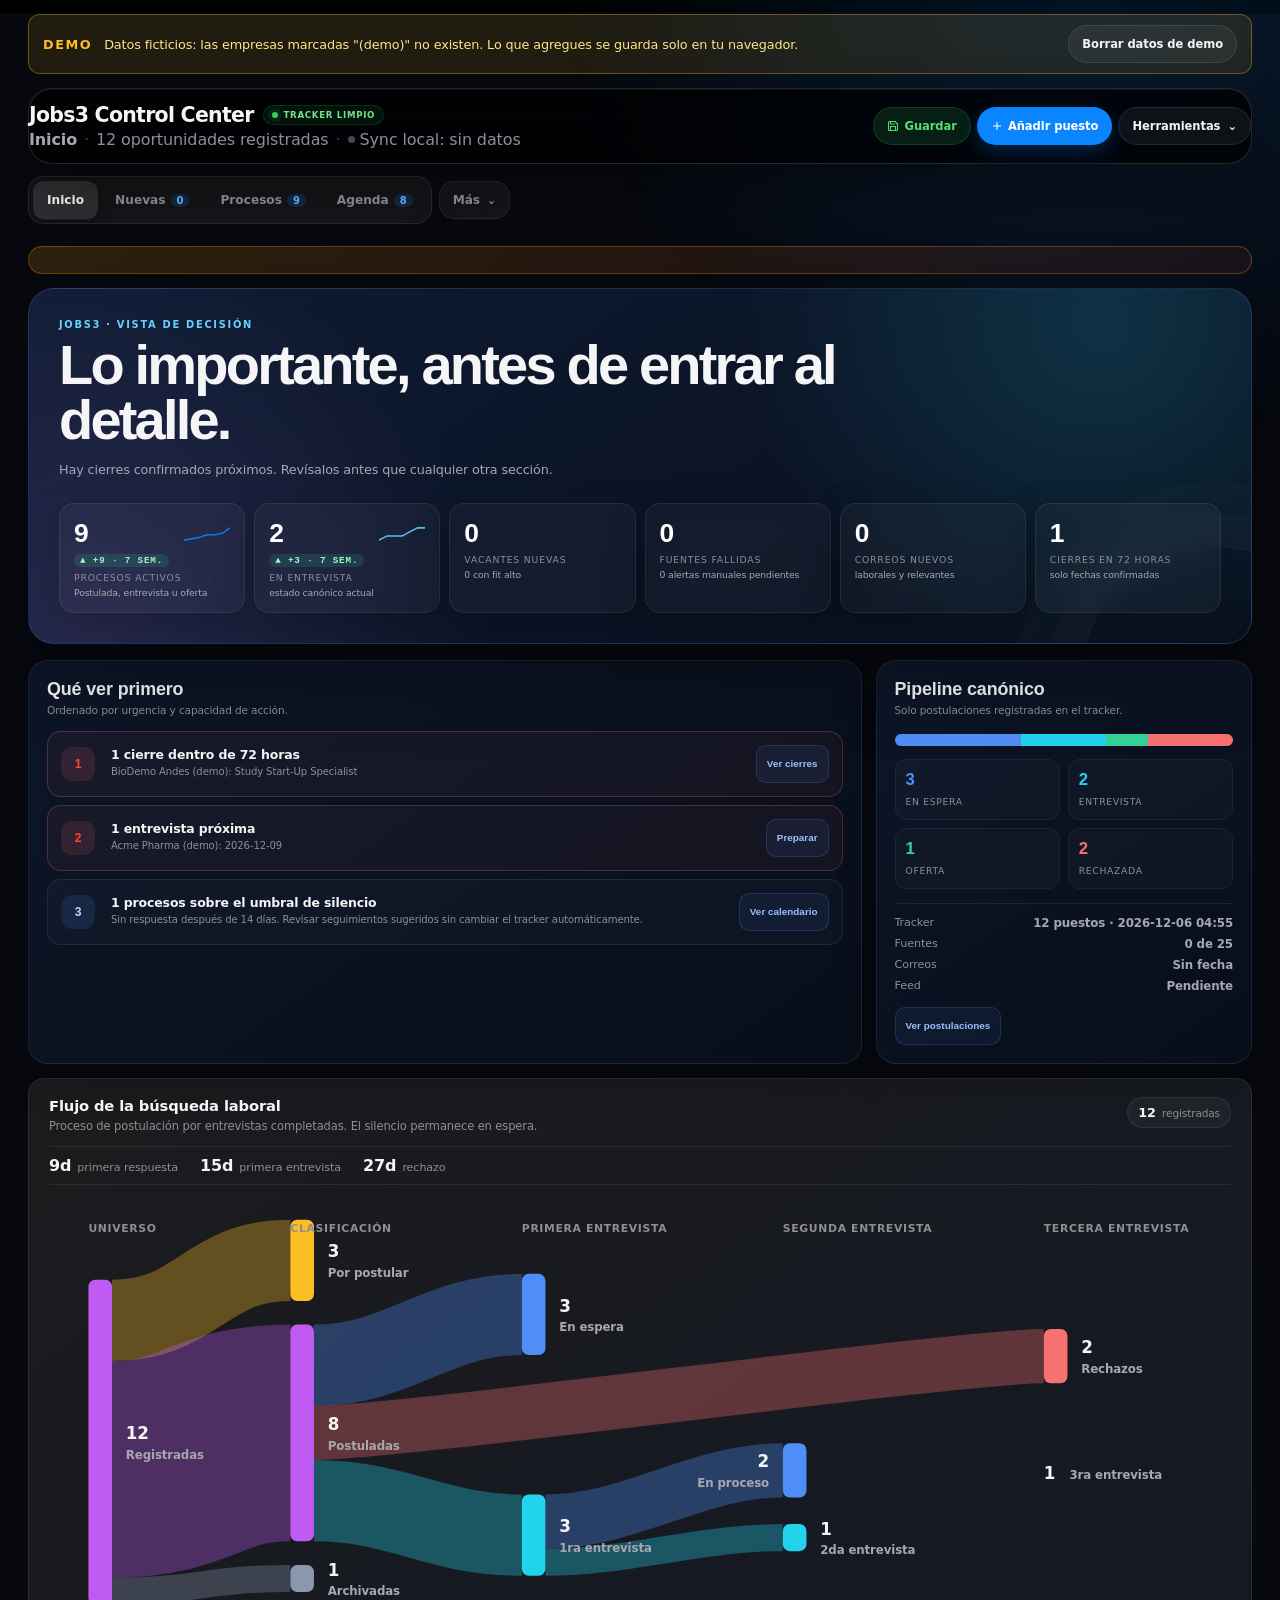
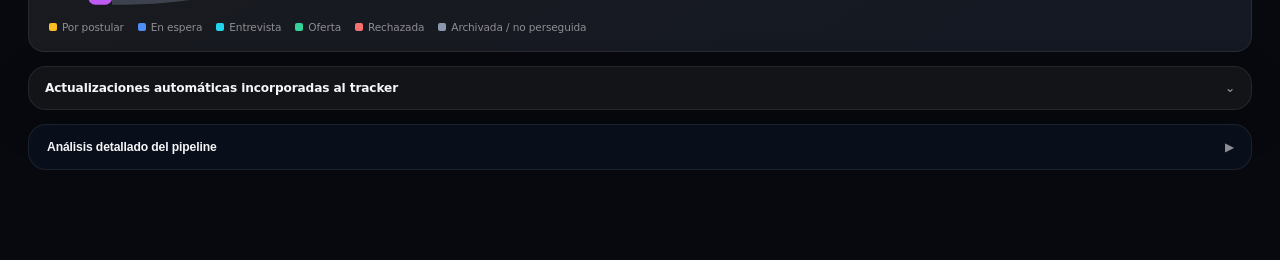
==== commit d0ef22e7: "Open the public tracker and dashboard with fictional demo data Demo records are generated by scripts" ====
--- a/docs/job-tracker/index.html
+++ b/docs/job-tracker/index.html
@@ -721,12 +721,13 @@
   .jobs3-chat-tools{padding-inline:10px}.jobs3-chat-feed-time{display:none}
 }
 @media(prefers-reduced-motion:reduce){*,*::before,*::after{scroll-behavior:auto!important;animation-duration:.01ms!important;animation-iteration-count:1!important;transition-duration:.01ms!important}}
-#jobs3ChatLauncher,#jobs3ChatPanel{display:none!important}</style>
+#jobs3ChatLauncher,#jobs3ChatPanel{display:none!important}.demo-banner{display:flex;align-items:center;gap:12px;flex-wrap:wrap;margin:14px 0 0;padding:10px 14px;border-radius:12px;border:1px solid rgba(251,191,36,.35);background:rgba(251,191,36,.10);color:#fde68a;font-size:.8rem}.demo-banner strong{letter-spacing:.12em;color:#fbbf24}.demo-banner span{flex:1;min-width:220px}.demo-banner.off{display:none!important}</style>
 </head>
 <body>
 <div class="wrap">
   <!-- HEADER -->
-  <div class="hdr">
+  <div class="demo-banner" id="demoBanner"><strong>DEMO</strong><span>Datos ficticios: las empresas marcadas "(demo)" no existen. Lo que agregues se guarda solo en tu navegador.</span><button type="button" class="btn btn-ghost" onclick="clearDemoJobs()">Borrar datos de demo</button></div>
+<div class="hdr">
     <div class="hdr-l">
       <div class="hdr-title-row"><h1>Jobs3 Control Center</h1><span class="tracker-live">Tracker limpio</span></div>
       <p class="header-context"><strong id="currentPageLabel">Inicio</strong><span class="context-separator">·</span><span id="headerAppCount">33 postulaciones canónicas</span><span class="context-separator">·</span><span class="sync-badge unknown" id="syncBadge" title="Última sincronización local con este tracker"><span class="sync-dot"></span><span id="syncBadgeText">Sync local: —</span></span></p>
@@ -1247,6 +1248,15 @@
 // TRACKER_DATA_START
 const SAVED_DATA = [];
 // TRACKER_DATA_END
+const DEMO_JOBS = [{"appliedDate": -30, "category": "Medical Affairs / Medical Science Liaison", "company": "Acme Pharma (demo)", "companyType": "Pharmaceutical", "coverLetter": "", "createdAt": -30, "cvVersion": "CV_demo.pdf", "deadline": -4, "fitScore": 8.6, "folderPath": "", "gaps": [], "id": "DEMO_01", "interviewDate": 3, "interviews": [{"round": 1, "date": -14, "type": "Llamada inicial", "notes": "Conversación de 30 minutos con talento (ejemplo)."}, {"round": 2, "date": 3, "type": "Videollamada", "notes": "Entrevista con la gerencia médica (ejemplo)."}], "jobDescription": "Aviso ficticio de Medical Science Liaison para mostrar el tracker. La empresa no existe.", "jobId": "DEMO-001", "keywords": ["demo", "ejemplo"], "links": "https://example.com/empleos/demo-01", "location": "Santiago, Chile", "myMatch": ["Coincidencia de ejemplo"], "posted": -34, "priority": "HIGH", "rejectedDate": "", "replyDate": -21, "requirements": ["Requisito de ejemplo 1", "Requisito de ejemplo 2"], "responsibilities": ["Responsabilidad de ejemplo"], "role": "Medical Science Liaison", "status": "interview", "strategicNotes": "Registro de demostración con datos ficticios."}, {"appliedDate": -10, "category": "Medical Affairs", "company": "Contoso Salud (demo)", "companyType": "Pharmaceutical", "coverLetter": "", "createdAt": -10, "cvVersion": "CV_demo.pdf", "deadline": 18, "fitScore": 8.1, "folderPath": "", "gaps": [], "id": "DEMO_02", "interviewDate": "", "interviews": [], "jobDescription": "Aviso ficticio de Medical Advisor para mostrar el tracker. La empresa no existe.", "jobId": "DEMO-002", "keywords": ["demo", "ejemplo"], "links": "https://example.com/empleos/demo-02", "location": "Santiago, Chile", "myMatch": ["Coincidencia de ejemplo"], "posted": -12, "priority": "HIGH", "rejectedDate": "", "replyDate": "", "requirements": ["Requisito de ejemplo 1", "Requisito de ejemplo 2"], "responsibilities": ["Responsabilidad de ejemplo"], "role": "Medical Advisor", "status": "applied", "strategicNotes": "Registro de demostración con datos ficticios."}, {"appliedDate": -55, "category": "Clinical Trial Management", "company": "Globex Biotech (demo)", "companyType": "CRO / Clinical Research", "coverLetter": "", "createdAt": -55, "cvVersion": "CV_demo.pdf", "deadline": -30, "fitScore": 8.9, "folderPath": "", "gaps": [], "id": "DEMO_03", "interviewDate": -20, "interviews": [{"round": 1, "date": -40, "type": "Llamada inicial", "notes": "Filtro de idioma (ejemplo)."}, {"round": 2, "date": -31, "type": "Videollamada", "notes": "Caso práctico de monitoreo (ejemplo)."}, {"round": 3, "date": -20, "type": "Presencial", "notes": "Panel final (ejemplo)."}], "jobDescription": "Aviso ficticio de Clinical Research Associate para mostrar el tracker. La empresa no existe.", "jobId": "DEMO-003", "keywords": ["demo", "ejemplo"], "links": "https://example.com/empleos/demo-03", "location": "Remoto · LatAm", "myMatch": ["Coincidencia de ejemplo"], "posted": -60, "priority": "HIGH", "rejectedDate": "", "replyDate": -48, "requirements": ["Requisito de ejemplo 1", "Requisito de ejemplo 2"], "responsibilities": ["Responsabilidad de ejemplo"], "role": "Clinical Research Associate", "status": "offer", "strategicNotes": "Registro de demostración con datos ficticios."}, {"appliedDate": -66, "category": "Clinical Applications / Medical Devices", "company": "Initech Diagnósticos (demo)", "companyType": "Diagnostics", "coverLetter": "", "createdAt": -66, "cvVersion": "CV_demo.pdf", "deadline": -40, "fitScore": 6.4, "folderPath": "", "gaps": ["Brecha de ejemplo"], "id": "DEMO_04", "interviewDate": "", "interviews": [], "jobDescription": "Aviso ficticio de Field Application Specialist para mostrar el tracker. La empresa no existe.", "jobId": "DEMO-004", "keywords": ["demo", "ejemplo"], "links": "https://example.com/empleos/demo-04", "location": "Santiago, Chile", "myMatch": ["Coincidencia de ejemplo"], "posted": -70, "priority": "MEDIUM", "rejectedDate": -45, "replyDate": -45, "requirements": ["Requisito de ejemplo 1", "Requisito de ejemplo 2"], "responsibilities": ["Responsabilidad de ejemplo"], "role": "Field Application Specialist", "status": "rejected", "strategicNotes": "Registro de demostración con datos ficticios."}, {"appliedDate": -22, "category": "Regulatory Affairs", "company": "Laboratorio Ejemplo (demo)", "companyType": "Pharmaceutical", "coverLetter": "", "createdAt": -22, "cvVersion": "CV_demo.pdf", "deadline": 5, "fitScore": 7.2, "folderPath": "", "gaps": [], "id": "DEMO_05", "interviewDate": "", "interviews": [], "jobDescription": "Aviso ficticio de Regulatory Affairs Analyst para mostrar el tracker. La empresa no existe.", "jobId": "DEMO-005", "keywords": ["demo", "ejemplo"], "links": "https://example.com/empleos/demo-05", "location": "Santiago, Chile", "myMatch": ["Coincidencia de ejemplo"], "posted": -25, "priority": "MEDIUM", "rejectedDate": "", "replyDate": "", "requirements": ["Requisito de ejemplo 1", "Requisito de ejemplo 2"], "responsibilities": ["Responsabilidad de ejemplo"], "role": "Regulatory Affairs Analyst", "status": "applied", "strategicNotes": "Registro de demostración con datos ficticios."}, {"appliedDate": -24, "category": "Regulatory Affairs", "company": "BioDemo Andes (demo)", "companyType": "CRO", "coverLetter": "", "createdAt": -24, "cvVersion": "CV_demo.pdf", "deadline": 2, "fitScore": 7.7, "folderPath": "", "gaps": [], "id": "DEMO_06", "interviewDate": -9, "interviews": [{"round": 1, "date": -9, "type": "Video asíncrono", "notes": "Tres preguntas grabadas (ejemplo)."}], "jobDescription": "Aviso ficticio de Study Start-Up Specialist para mostrar el tracker. La empresa no existe.", "jobId": "DEMO-006", "keywords": ["demo", "ejemplo"], "links": "https://example.com/empleos/demo-06", "location": "Lima, Perú", "myMatch": ["Coincidencia de ejemplo"], "posted": -28, "priority": "MEDIUM", "rejectedDate": "", "replyDate": -15, "requirements": ["Requisito de ejemplo 1", "Requisito de ejemplo 2"], "responsibilities": ["Responsabilidad de ejemplo"], "role": "Study Start-Up Specialist", "status": "interview", "strategicNotes": "Registro de demostración con datos ficticios."}, {"appliedDate": -85, "category": "Medical Affairs", "company": "Farmacéutica Ficticia (demo)", "companyType": "Pharmaceutical", "coverLetter": "", "createdAt": -85, "cvVersion": "CV_demo.pdf", "deadline": -60, "fitScore": 5.8, "folderPath": "", "gaps": ["Brecha de ejemplo"], "id": "DEMO_07", "interviewDate": "", "interviews": [], "jobDescription": "Aviso ficticio de Medical Information Specialist para mostrar el tracker. La empresa no existe.", "jobId": "DEMO-007", "keywords": ["demo", "ejemplo"], "links": "https://example.com/empleos/demo-07", "location": "Bogotá, Colombia", "myMatch": ["Coincidencia de ejemplo"], "posted": -90, "priority": "LOW", "rejectedDate": -52, "replyDate": "", "requirements": ["Requisito de ejemplo 1", "Requisito de ejemplo 2"], "responsibilities": ["Responsabilidad de ejemplo"], "role": "Medical Information Specialist", "status": "rejected", "strategicNotes": "Registro de demostración con datos ficticios."}, {"appliedDate": -6, "category": "Clinical Trial Management", "company": "Umbra CRO (demo)", "companyType": "CRO", "coverLetter": "", "createdAt": -6, "cvVersion": "CV_demo.pdf", "deadline": 22, "fitScore": 7.0, "folderPath": "", "gaps": [], "id": "DEMO_08", "interviewDate": "", "interviews": [], "jobDescription": "Aviso ficticio de Clinical Trial Coordinator para mostrar el tracker. La empresa no existe.", "jobId": "DEMO-008", "keywords": ["demo", "ejemplo"], "links": "https://example.com/empleos/demo-08", "location": "Santiago, Chile", "myMatch": ["Coincidencia de ejemplo"], "posted": -8, "priority": "MEDIUM", "rejectedDate": "", "replyDate": "", "requirements": ["Requisito de ejemplo 1", "Requisito de ejemplo 2"], "responsibilities": ["Responsabilidad de ejemplo"], "role": "Clinical Trial Coordinator", "status": "applied", "strategicNotes": "Registro de demostración con datos ficticios."}, {"appliedDate": "", "category": "Medical Affairs", "company": "Ejemplo MedTech (demo)", "companyType": "Medical Devices", "coverLetter": "", "createdAt": -3, "cvVersion": "CV_demo.pdf", "deadline": 27, "fitScore": 8.3, "folderPath": "", "gaps": [], "id": "DEMO_09", "interviewDate": "", "interviews": [], "jobDescription": "Aviso ficticio de Medical Education Manager para mostrar el tracker. La empresa no existe.", "jobId": "DEMO-009", "keywords": ["demo", "ejemplo"], "links": "https://example.com/empleos/demo-09", "location": "Ciudad de México, México", "myMatch": ["Coincidencia de ejemplo"], "posted": -3, "priority": "HIGH", "rejectedDate": "", "replyDate": "", "requirements": ["Requisito de ejemplo 1", "Requisito de ejemplo 2"], "responsibilities": ["Responsabilidad de ejemplo"], "role": "Medical Education Manager", "status": "todo", "strategicNotes": "Registro de demostración con datos ficticios."}, {"appliedDate": "", "category": "Medical Affairs", "company": "Northwind Health (demo)", "companyType": "Communications agency", "coverLetter": "", "createdAt": -2, "cvVersion": "CV_demo.pdf", "deadline": 28, "fitScore": 7.4, "folderPath": "", "gaps": [], "id": "DEMO_10", "interviewDate": "", "interviews": [], "jobDescription": "Aviso ficticio de Scientific Communications Associate para mostrar el tracker. La empresa no existe.", "jobId": "DEMO-010", "keywords": ["demo", "ejemplo"], "links": "https://example.com/empleos/demo-10", "location": "Remoto · LatAm", "myMatch": ["Coincidencia de ejemplo"], "posted": -2, "priority": "MEDIUM", "rejectedDate": "", "replyDate": "", "requirements": ["Requisito de ejemplo 1", "Requisito de ejemplo 2"], "responsibilities": ["Responsabilidad de ejemplo"], "role": "Scientific Communications Associate", "status": "todo", "strategicNotes": "Registro de demostración con datos ficticios."}, {"appliedDate": -41, "category": "Clinical Trial Management", "company": "Demo Genomics (demo)", "companyType": "Biotechnology", "coverLetter": "", "createdAt": -41, "cvVersion": "CV_demo.pdf", "deadline": -15, "fitScore": 6.1, "folderPath": "", "gaps": ["Brecha de ejemplo"], "id": "DEMO_11", "interviewDate": "", "interviews": [], "jobDescription": "Aviso ficticio de Clinical Data Analyst para mostrar el tracker. La empresa no existe.", "jobId": "DEMO-011", "keywords": ["demo", "ejemplo"], "links": "https://example.com/empleos/demo-11", "location": "Santiago, Chile", "myMatch": ["Coincidencia de ejemplo"], "posted": -45, "priority": "LOW", "rejectedDate": "", "replyDate": "", "requirements": ["Requisito de ejemplo 1", "Requisito de ejemplo 2"], "responsibilities": ["Responsabilidad de ejemplo"], "role": "Clinical Data Analyst", "status": "withdrawn", "strategicNotes": "Registro de demostración con datos ficticios."}, {"appliedDate": "", "category": "Regulatory Affairs", "company": "Vértice Pharma (demo)", "companyType": "CRO / Clinical Research", "coverLetter": "", "createdAt": -1, "cvVersion": "CV_demo.pdf", "deadline": 29, "fitScore": 7.1, "folderPath": "", "gaps": [], "id": "DEMO_12", "interviewDate": "", "interviews": [], "jobDescription": "Aviso ficticio de Site Activation Specialist para mostrar el tracker. La empresa no existe.", "jobId": "DEMO-012", "keywords": ["demo", "ejemplo"], "links": "https://example.com/empleos/demo-12", "location": "Santiago, Chile", "myMatch": ["Coincidencia de ejemplo"], "posted": -1, "priority": "MEDIUM", "rejectedDate": "", "replyDate": "", "requirements": ["Requisito de ejemplo 1", "Requisito de ejemplo 2"], "responsibilities": ["Responsabilidad de ejemplo"], "role": "Site Activation Specialist", "status": "todo", "strategicNotes": "Registro de demostración con datos ficticios."}];
+// DEMO: las fechas vienen como dias relativos a hoy
+function demoJobs(){
+  const hoy=new Date();
+  const iso=o=>{if(o===''||o==null)return'';const d=new Date(hoy.getFullYear(),hoy.getMonth(),hoy.getDate()+o);return d.getFullYear()+'-'+String(d.getMonth()+1).padStart(2,'0')+'-'+String(d.getDate()).padStart(2,'0');};
+  const F=['appliedDate','createdAt','deadline','interviewDate','posted','rejectedDate','replyDate'];
+  return DEMO_JOBS.map(j=>{const c=JSON.parse(JSON.stringify(j));F.forEach(k=>c[k]=iso(c[k]));c.interviews=c.interviews.map(v=>({...v,date:iso(v.date)}));return c;});
+}
+
 // Unified historical vacancy archive and read only mail evidence snapshot
 const MARKET_HISTORY = [];
 // DISCARDED_START
@@ -1348,7 +1358,7 @@
 function parseStored(raw){let v=raw;if(typeof v==='string'){try{v=JSON.parse(v);}catch{v=null;}}if(Array.isArray(v))return{updatedAt:null,jobs:v};if(v&&Array.isArray(v.jobs))return{updatedAt:v.updatedAt||null,jobs:v.jobs};return{updatedAt:null,jobs:[]};}
 function sameJobs(a,b){const canon=arr=>JSON.stringify(arr.map(j=>JSON.stringify(j)).sort());return canon(a)===canon(b);}
 function loadData(){
-  const embedded=parseStored(SAVED_DATA);
+  const embedded=parseStored(SAVED_DATA.length?SAVED_DATA:(localStorage.getItem(SK)===null?demoJobs():[]));
   const draft=parseStored(localStorage.getItem(SK));
   if(embedded.jobs.length&&draft.jobs.length&&!sameJobs(embedded.jobs,draft.jobs)){
     const detail=draft.updatedAt?' Last browser edit: '+draft.updatedAt+'.':'';
@@ -2825,4 +2835,10 @@
 
 
 
+<script>
+function updateDemoBanner(){const b=document.getElementById('demoBanner');if(b)b.classList.toggle('off',!S.jobs.some(j=>String(j.id).startsWith('DEMO_')));}
+function clearDemoJobs(){S.jobs=S.jobs.filter(j=>!String(j.id).startsWith('DEMO_'));save();renderAll();}
+const _renderAllDemo=renderAll;renderAll=function(){_renderAllDemo();updateDemoBanner();};
+updateDemoBanner();
+</script>
 </body></html>
